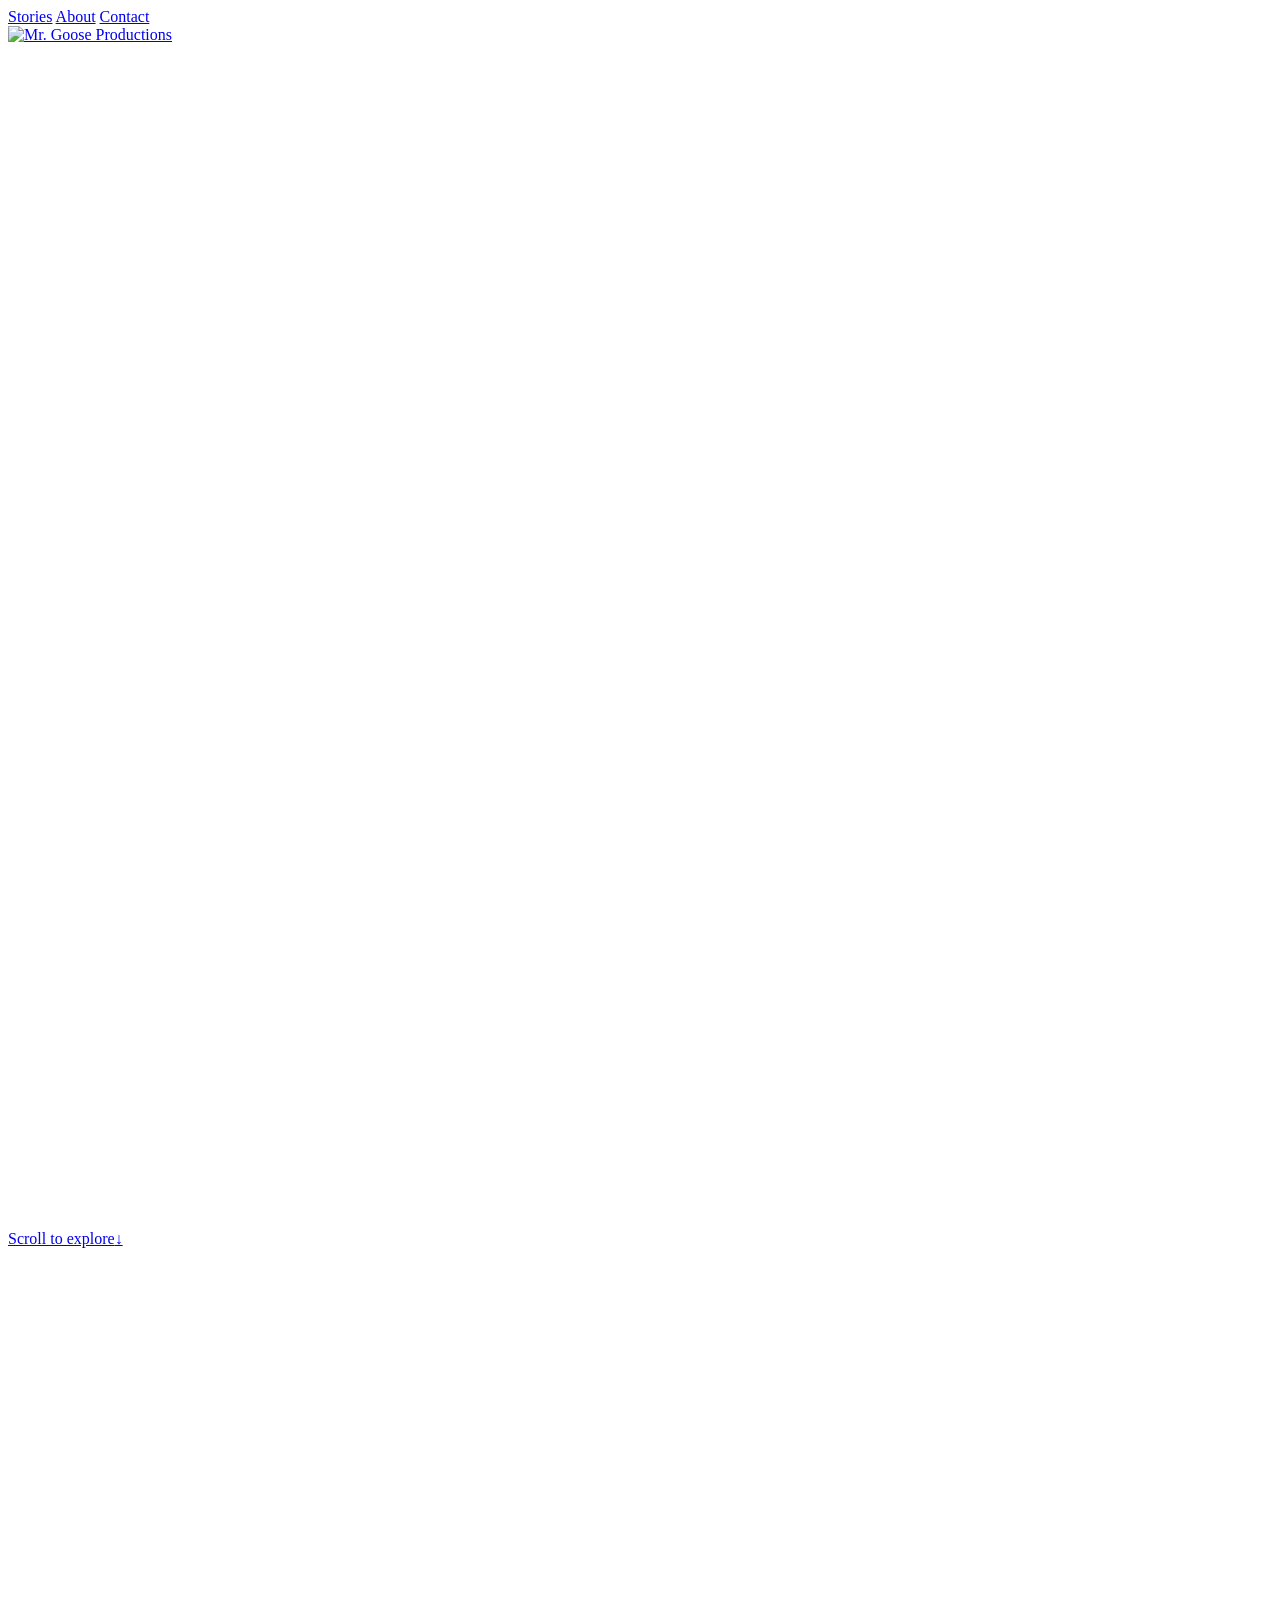
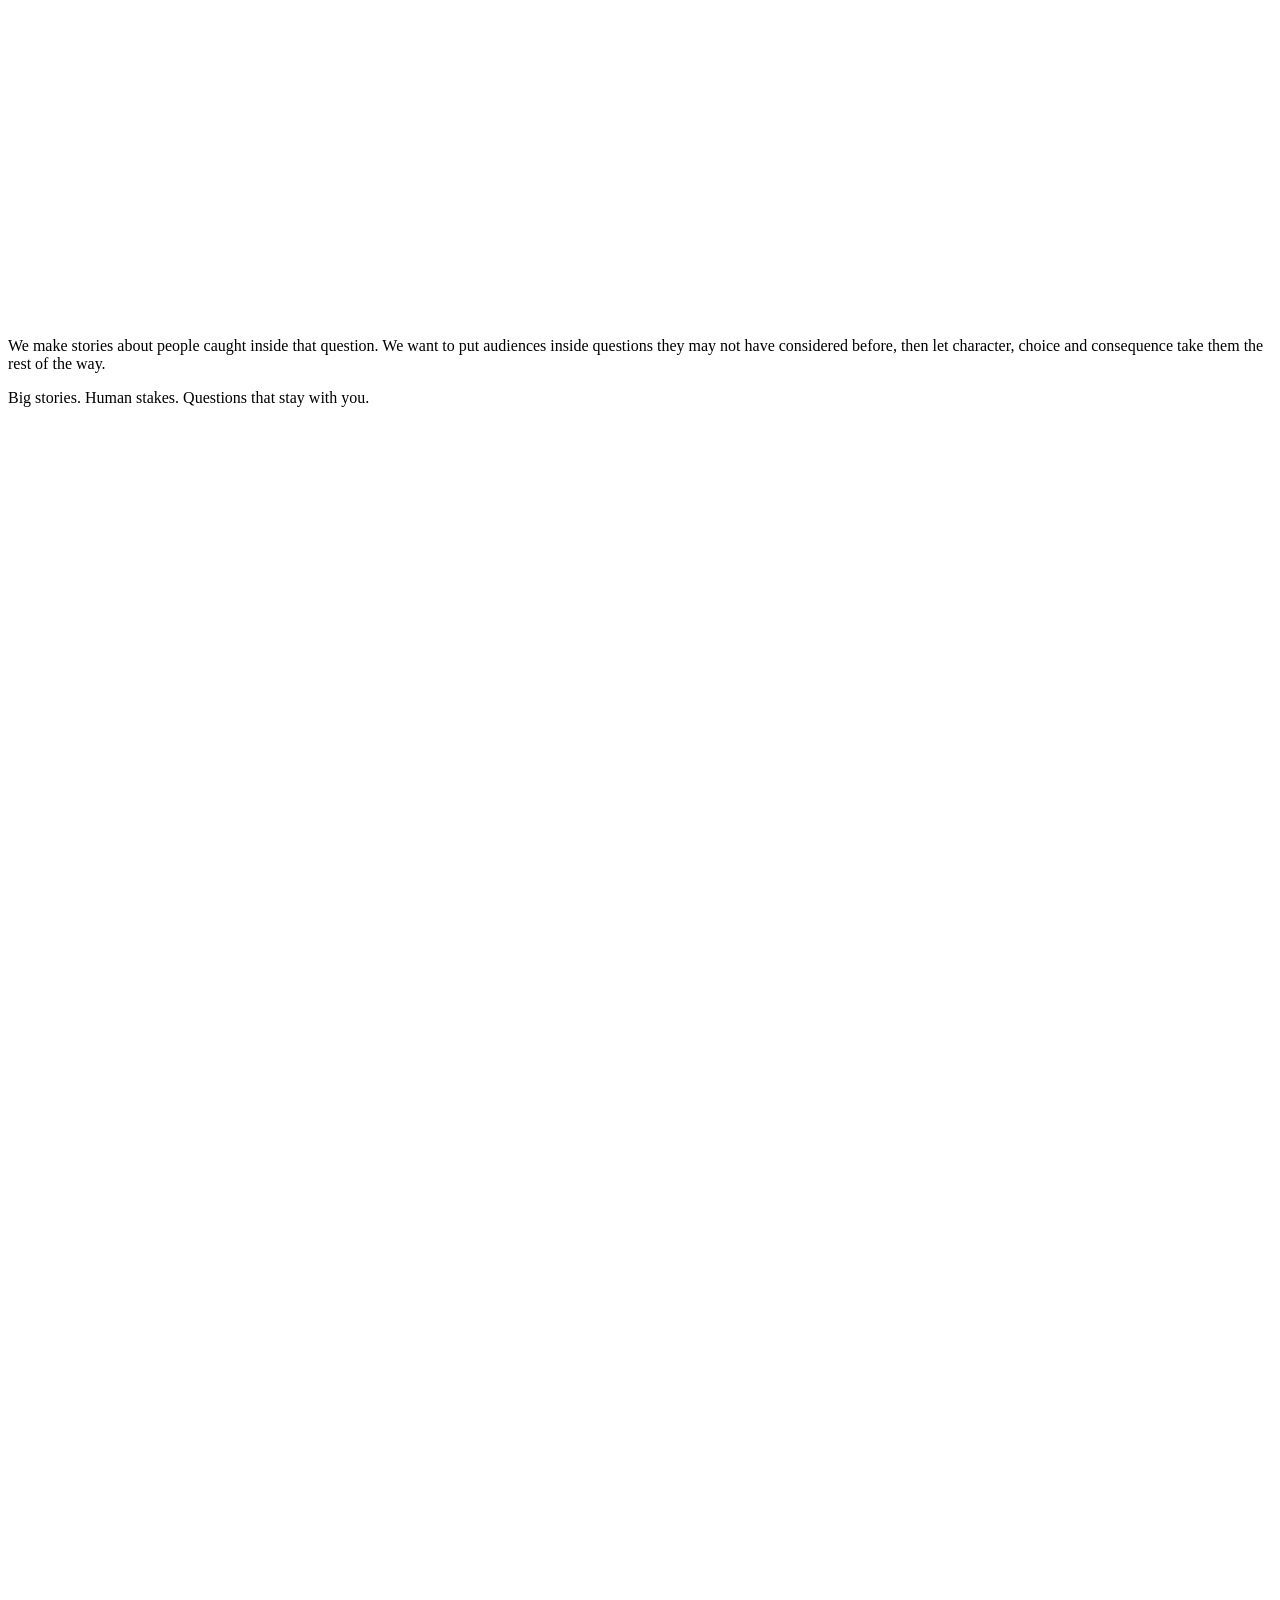
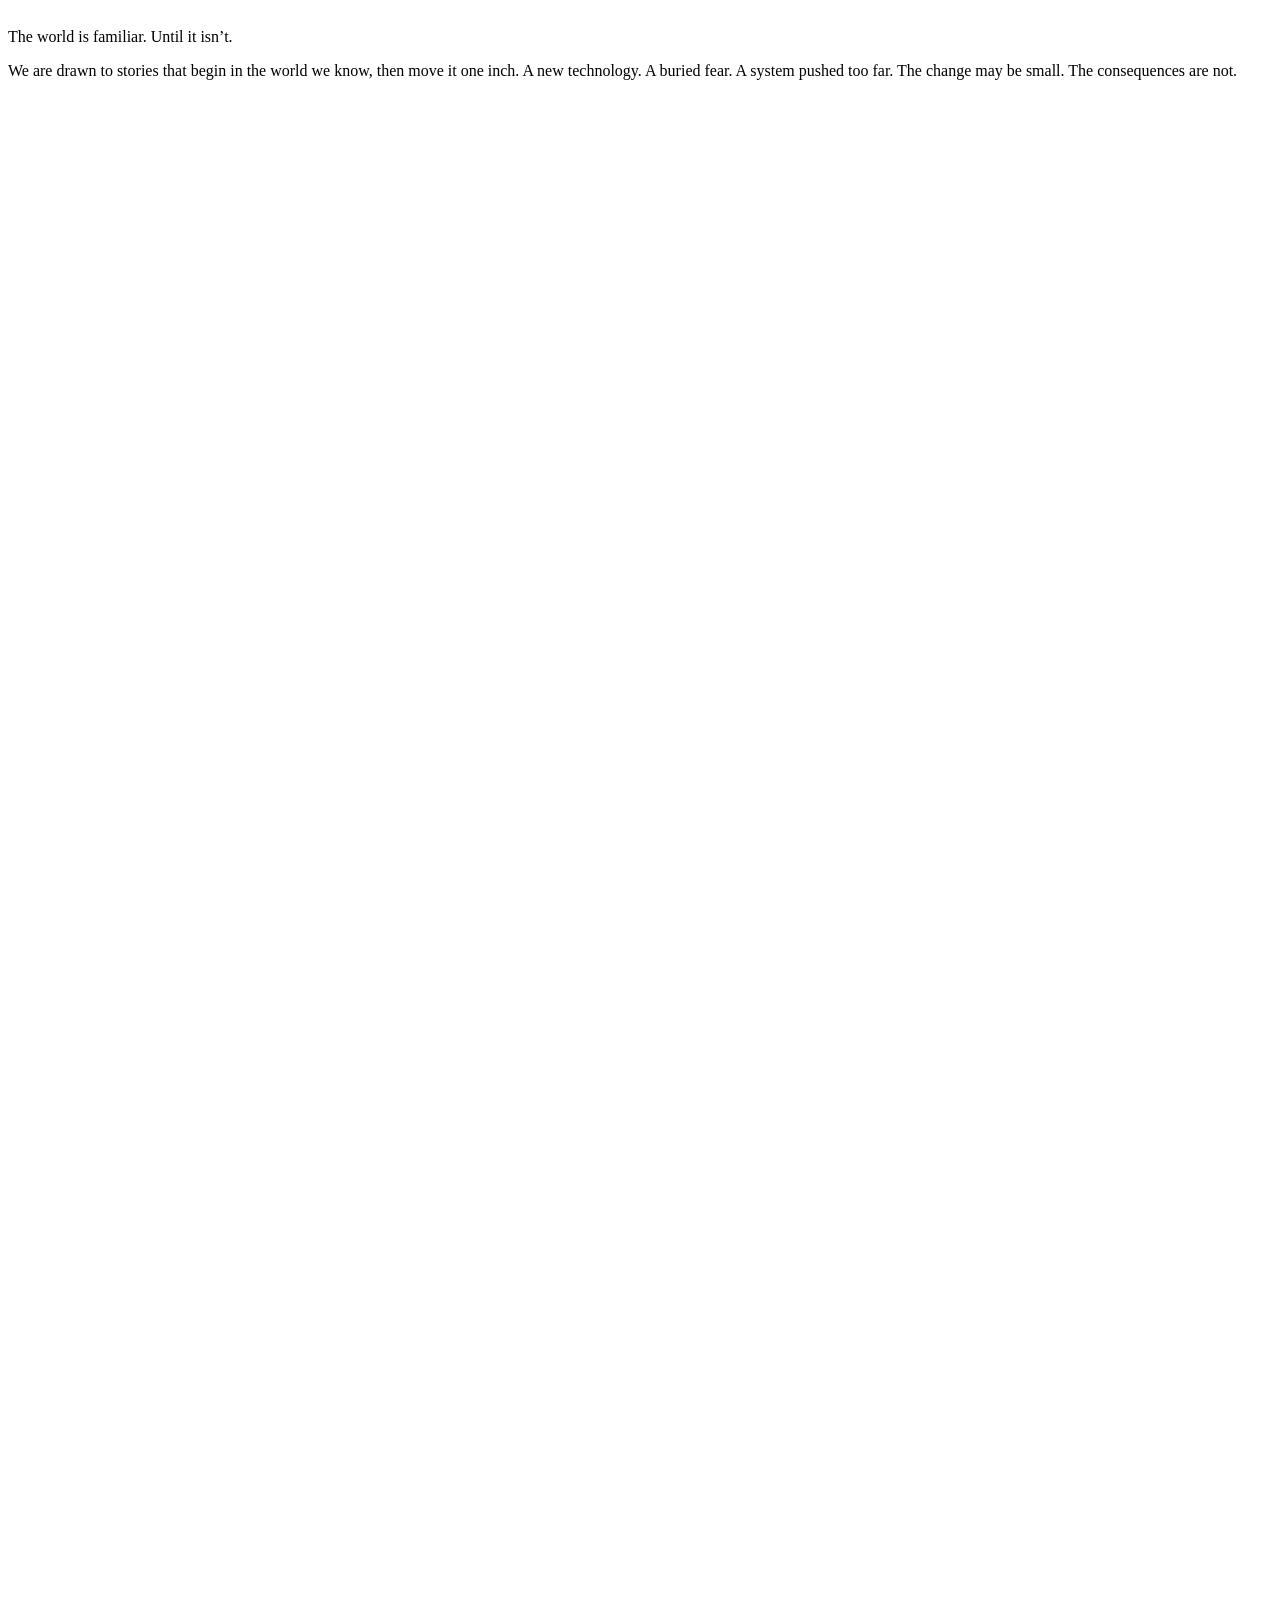
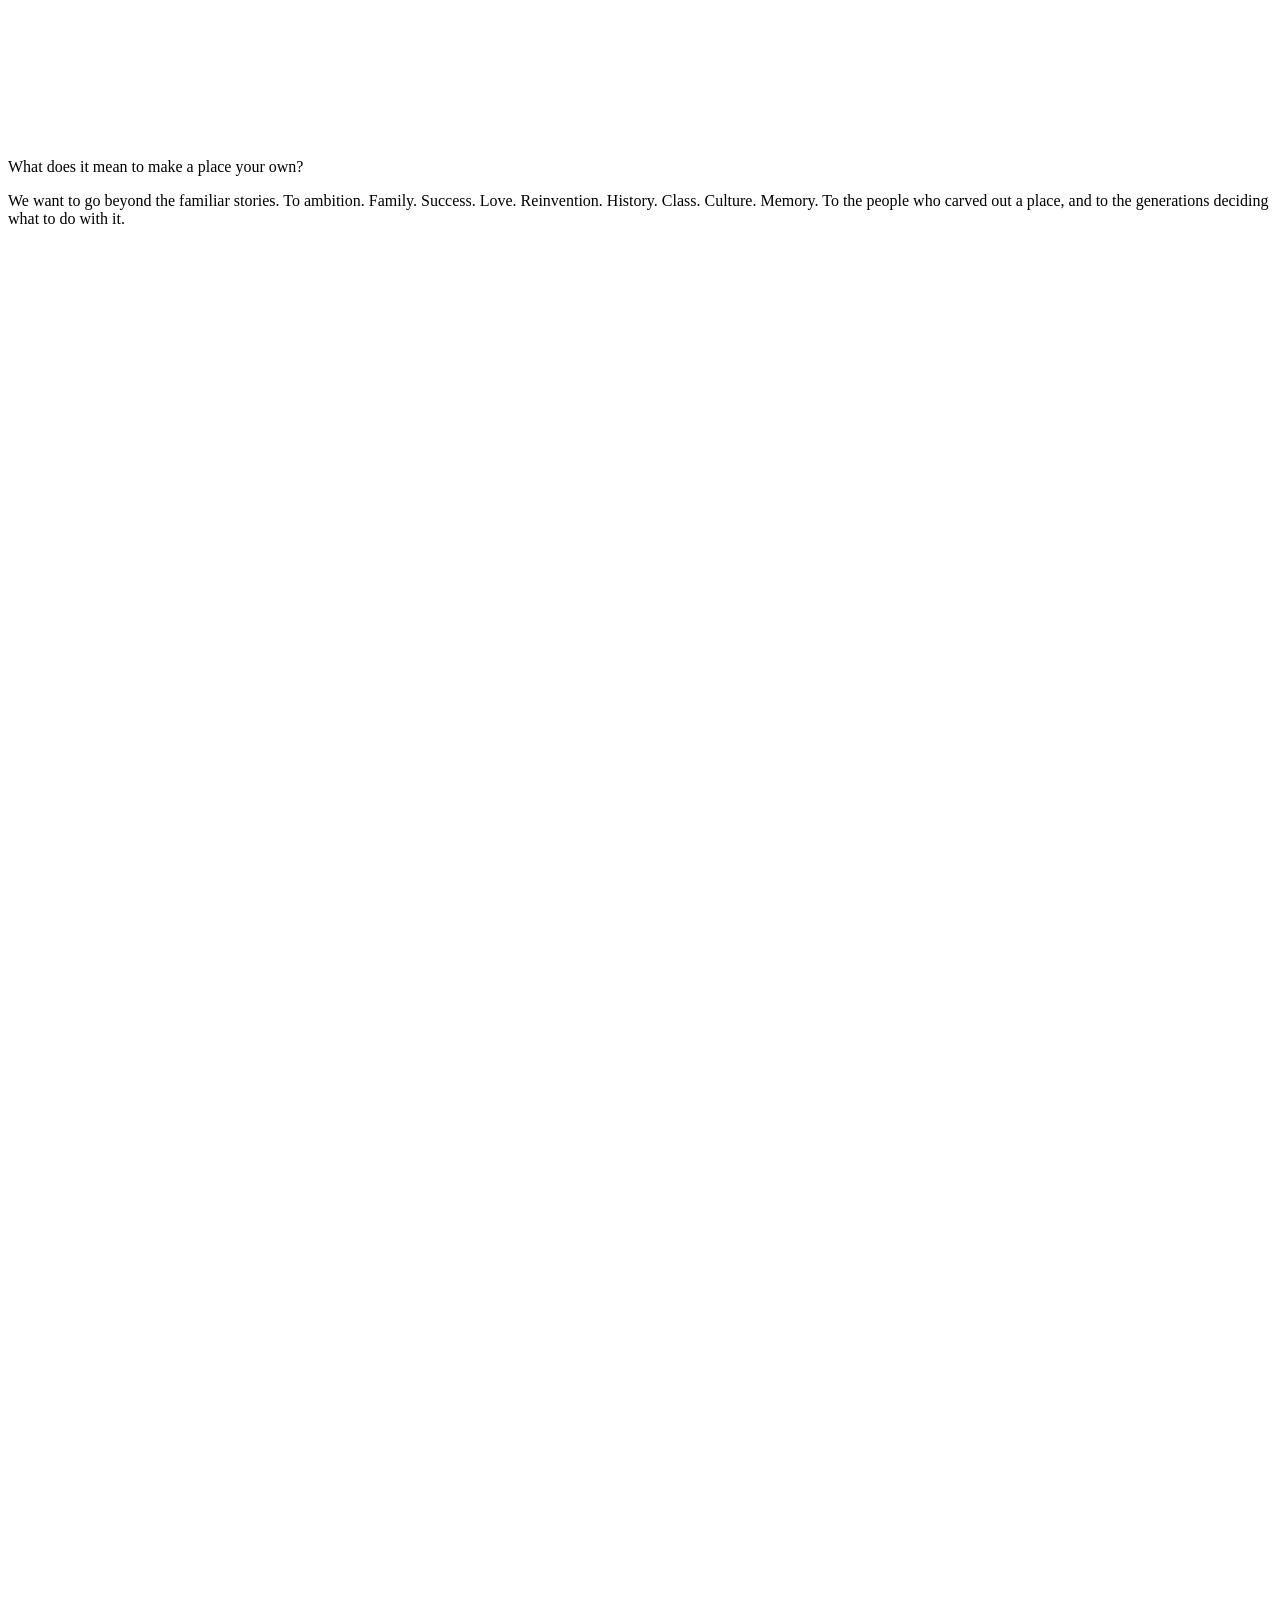
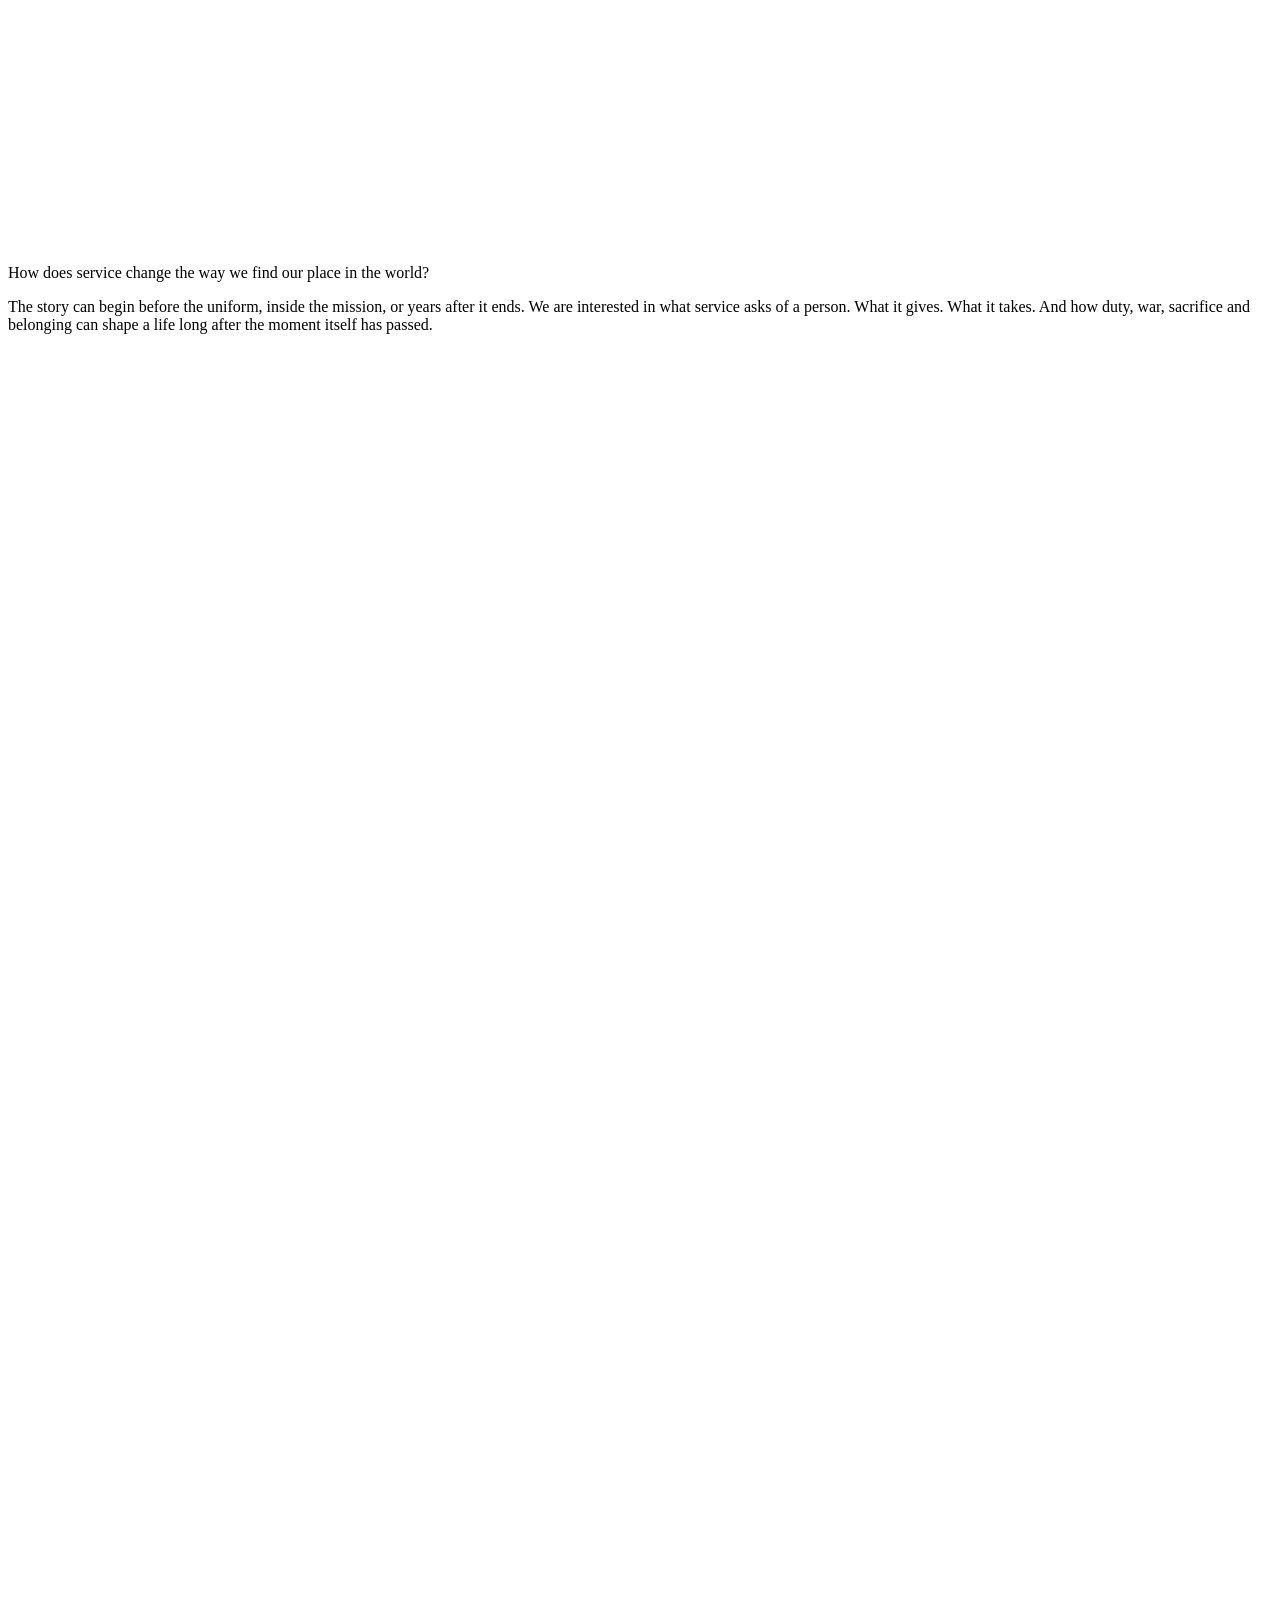
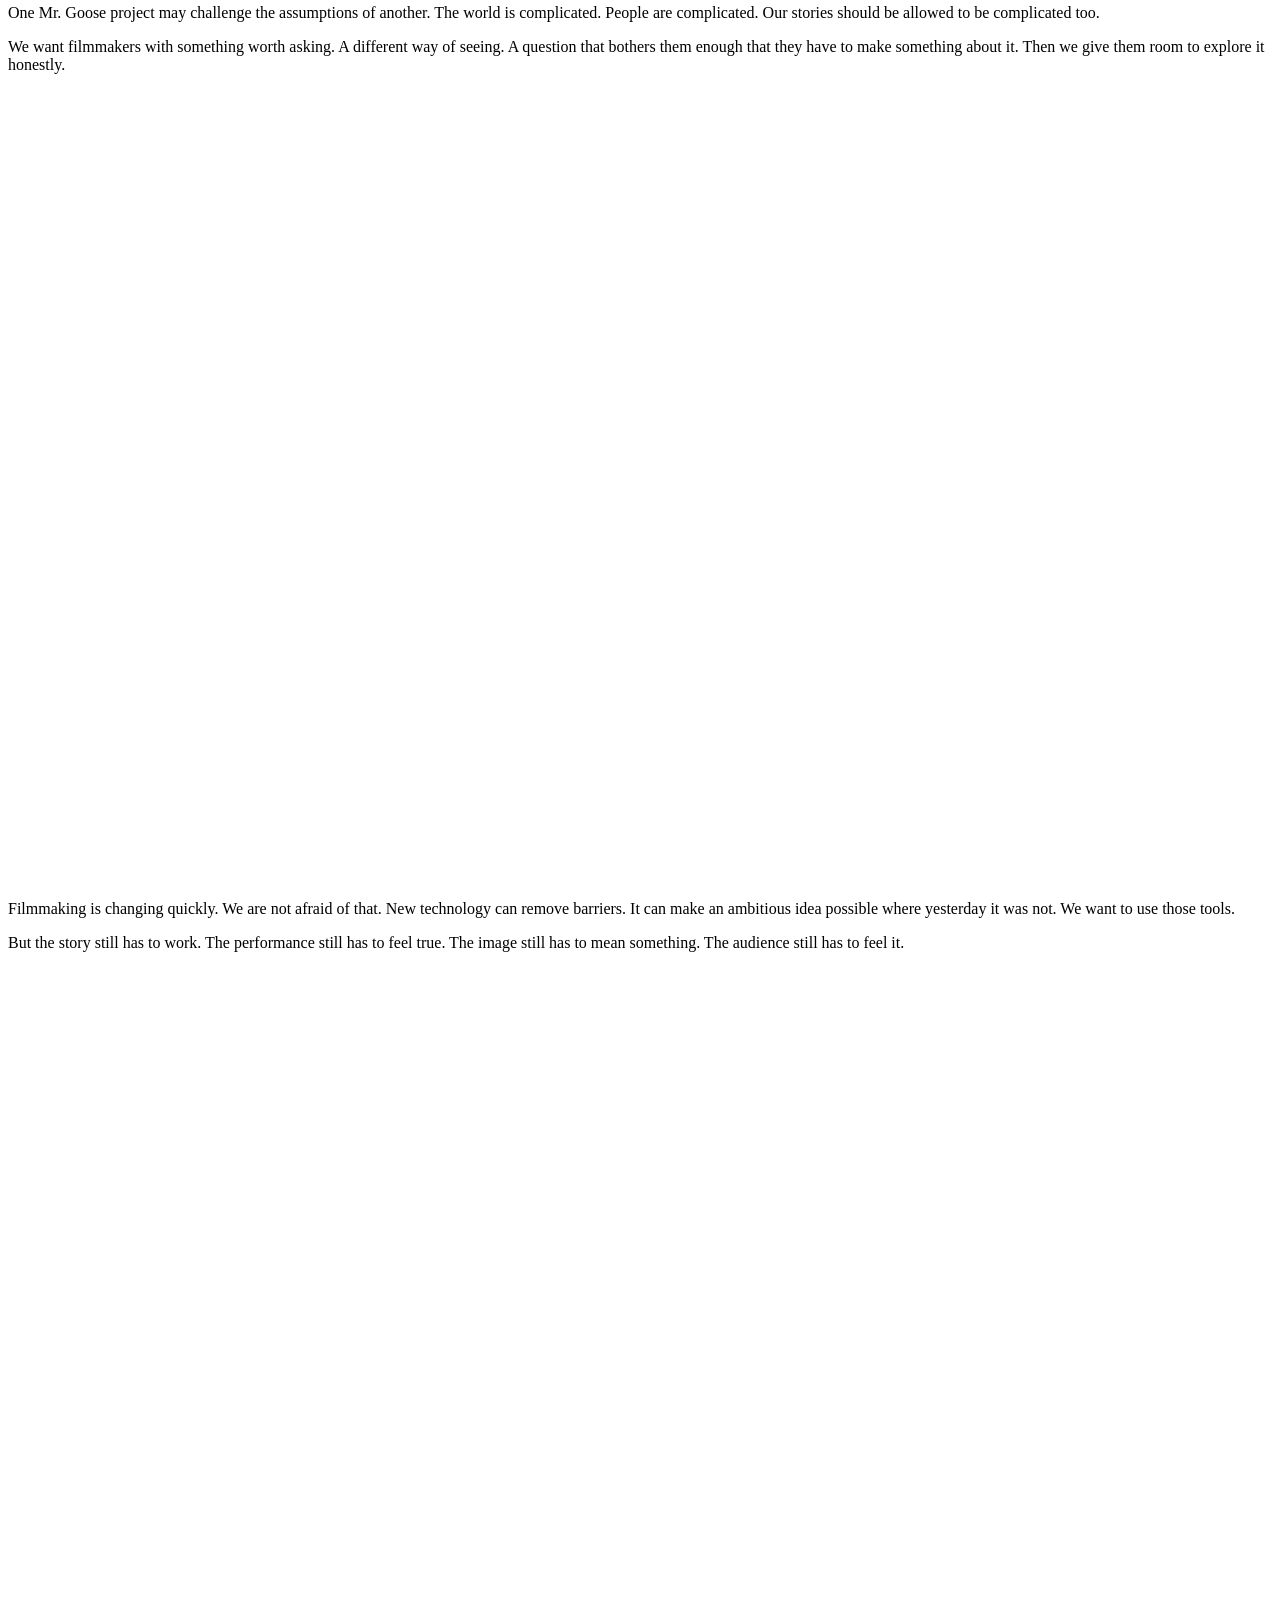
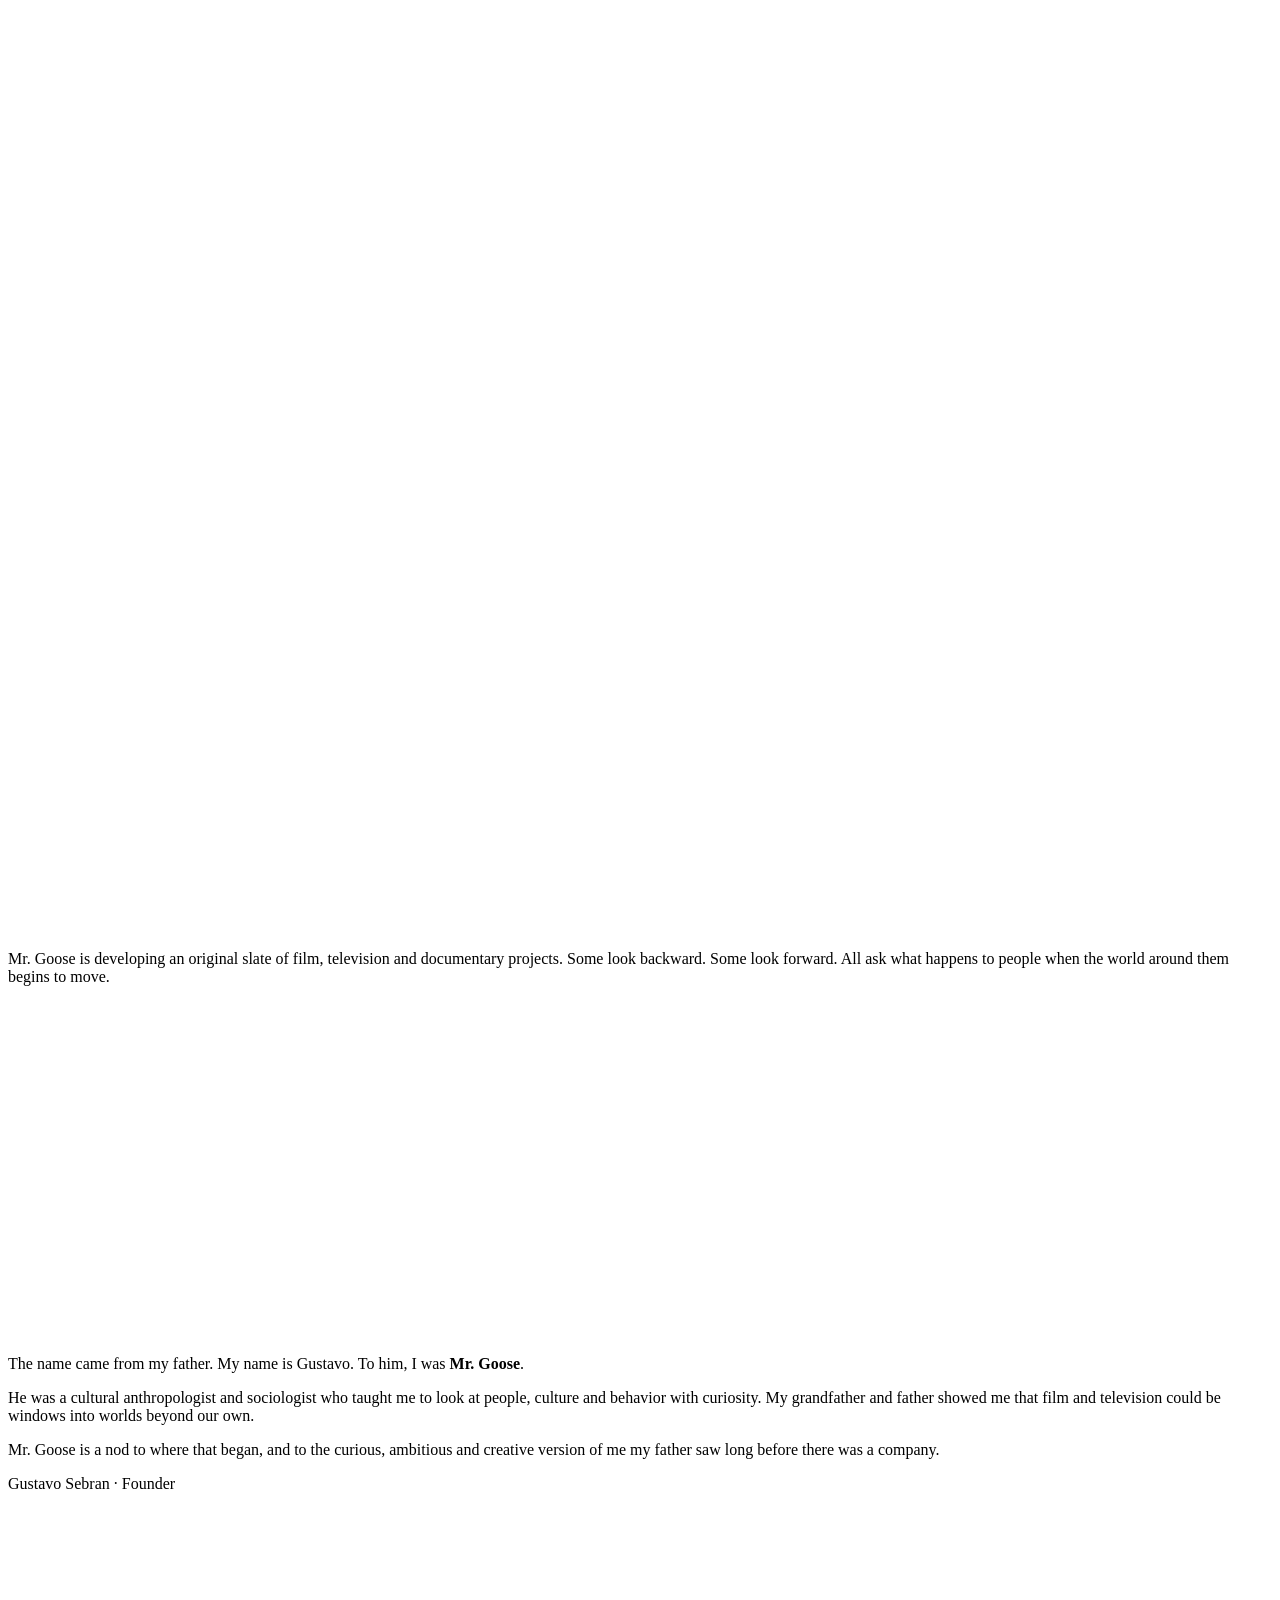
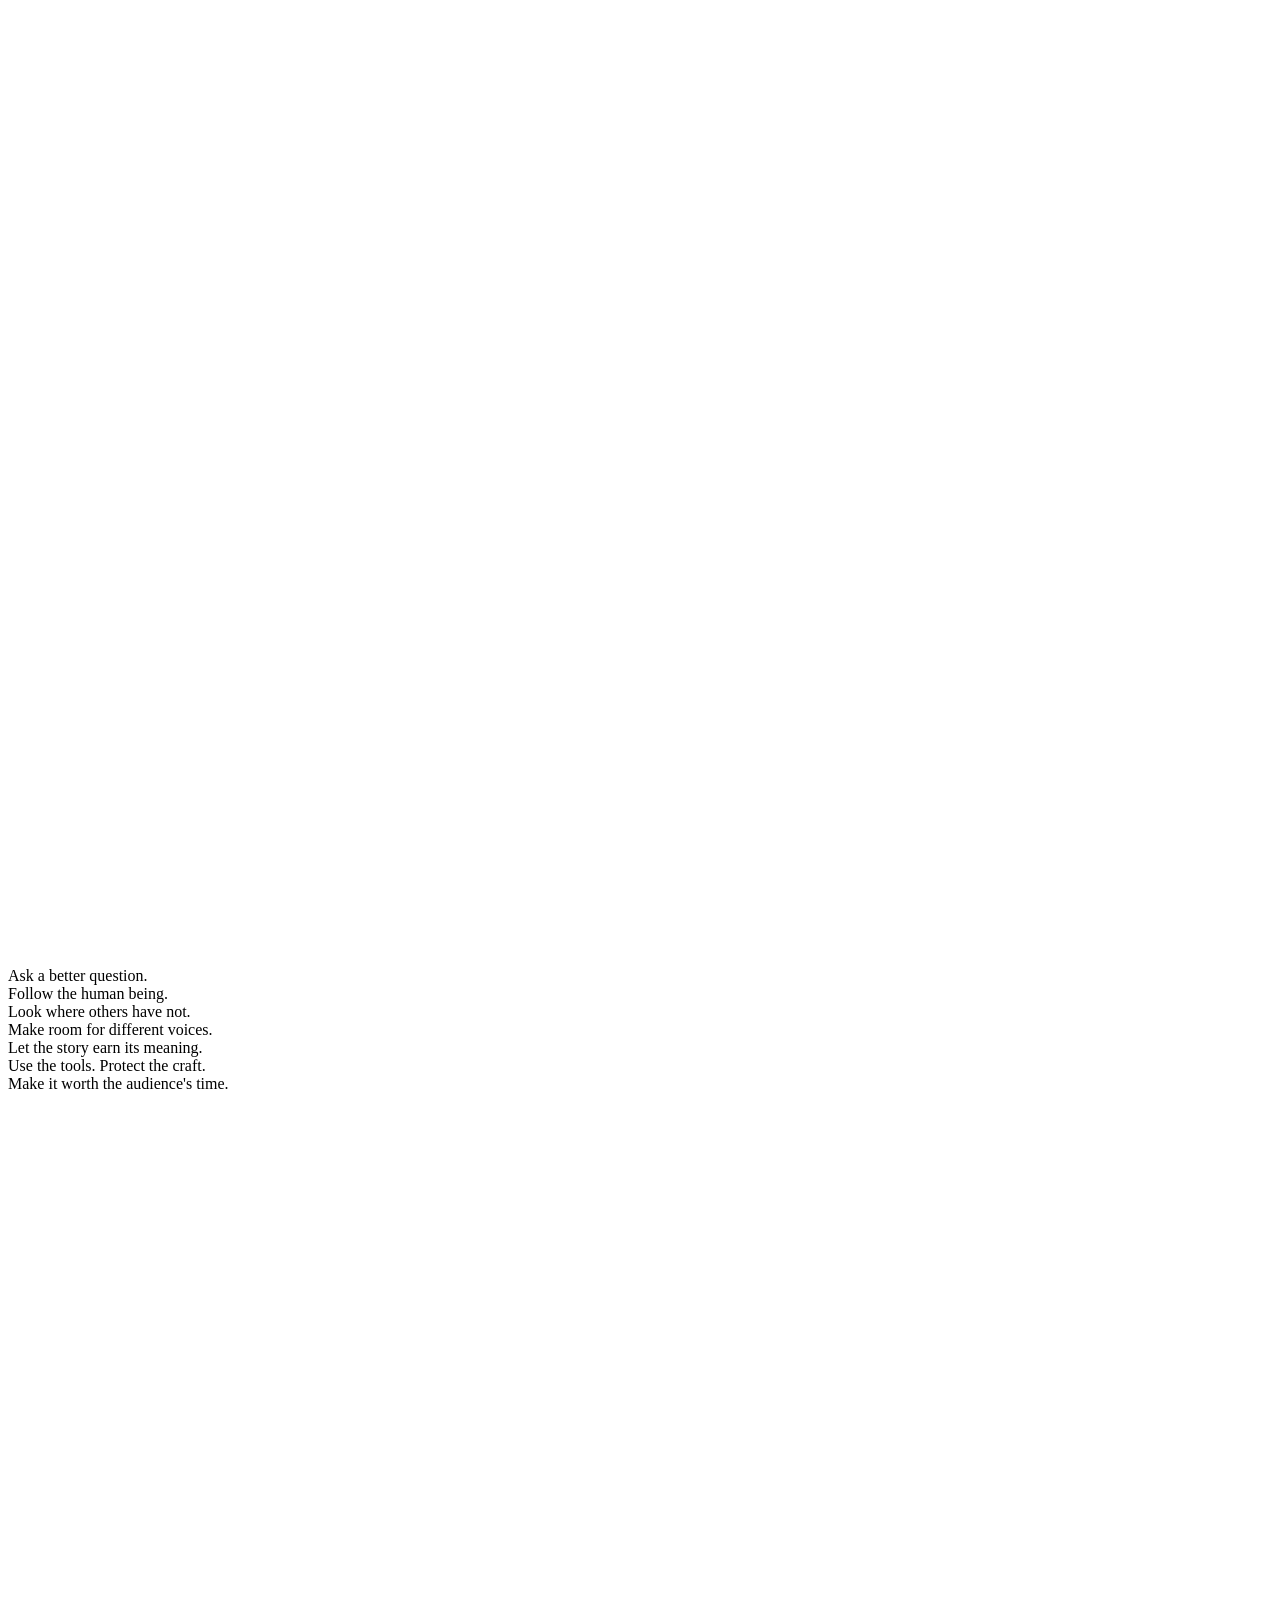
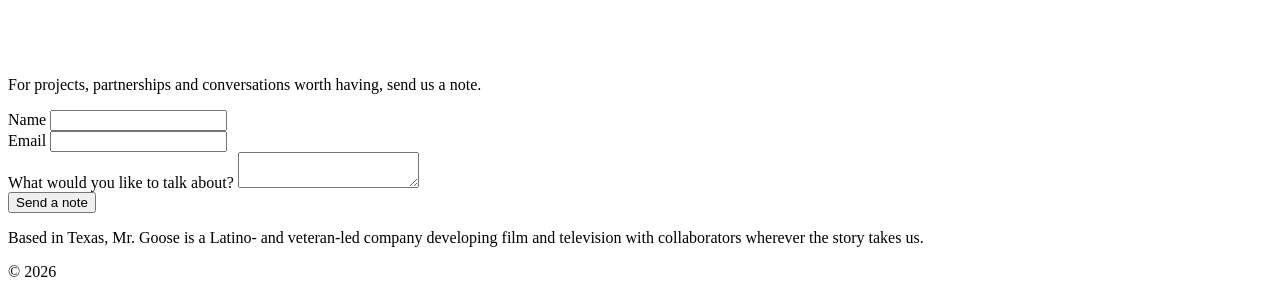
==== index.html @ d16d1dc1 "Add production homepage" ====
<!doctype html>
<html lang="en">
<head>
  <meta charset="utf-8" />
  <meta name="viewport" content="width=device-width, initial-scale=1" />
  <title>Mr. Goose Productions — Stories for a Changing World</title>
  <meta name="description" content="Mr. Goose Productions is a Texas-based, Latino- and veteran-led film and television company developing big stories, human stakes and questions that stay with you." />
  <meta name="theme-color" content="#090908" />
  <meta property="og:title" content="Mr. Goose Productions — Stories for a Changing World" />
  <meta property="og:description" content="Big stories. Human stakes. Questions that stay with you." />
  <meta property="og:type" content="website" />
  <meta name="twitter:card" content="summary_large_image" />
  <link rel="stylesheet" href="styles.css" />
</head>
<body>
  <main id="top">
    <section class="hero grain">
      <header class="hero-header">
        <div class="inner">
          <nav class="hero-nav" aria-label="Primary navigation">
            <a href="#stories">Stories</a>
            <a href="#about">About</a>
            <a href="#contact">Contact</a>
          </nav>
          <a href="#top" aria-label="Mr. Goose Productions home"><img class="hero-logo" src="logo.webp" alt="Mr. Goose Productions" /></a>
        </div>
      </header>
      <div class="hero-body">
        <h1 class="visual-title reveal"><svg viewBox="0 0 955.383 861.552" role="img" aria-label="Stories for a changing world." preserveAspectRatio="xMinYMin meet"><use href="titles-a.svg#hero_title"></use></svg></h1>
      </div>
      <a class="scroll-cta" href="#central">Scroll to explore<span>↓</span></a>
    </section>

    <section class="central" id="central">
      <div class="shell">
        <div class="content">
          <h2 class="visual-title reveal"><svg viewBox="0 0 1174.633 598.275" role="img" aria-label="How do we find our place in a world that keeps changing?" preserveAspectRatio="xMinYMin meet"><use href="titles-a.svg#central_title"></use></svg></h2>
          <p class="lead reveal">We make stories about people caught inside that question. We want to put audiences inside questions they may not have considered before, then let character, choice and consequence take them the rest of the way.</p>
          <div class="tag reveal">Big stories. Human stakes. Questions that stay with you.</div>
        </div>
      </div>
    </section>

    <section class="lane sci" id="stories">
      <div class="shell lane-grid">
        <div>
          <h2 class="visual-title reveal"><svg viewBox="0 0 427.138 396.911" role="img" aria-label="Social Thrillers" preserveAspectRatio="xMinYMin meet"><use href="titles-a.svg#social_title"></use></svg></h2>
          <p class="questionline reveal">The world is familiar. Until it isn’t.</p>
        </div>
        <div class="lane-copy reveal">
          <p>We are drawn to stories that begin in the world we know, then move it one inch. A new technology. A buried fear. A system pushed too far. The change may be small. The consequences are not.</p>
          <div class="antiga-closer reveal"><svg viewBox="0 0 518.568 150.393" role="img" aria-label="Move the world an inch. See what it reveals about us." preserveAspectRatio="xMinYMin meet"><use href="titles-a.svg#social_closer"></use></svg></div>
        </div>
      </div>
    </section>

    <section class="lane latino">
      <div class="shell lane-grid">
        <div>
          <h2 class="visual-title reveal"><svg viewBox="0 0 404.173 398.553" role="img" aria-label="Latino Stories" preserveAspectRatio="xMinYMin meet"><use href="titles-b.svg#latino_title"></use></svg></h2>
          <p class="questionline reveal">What does it mean to make a place your own?</p>
        </div>
        <div class="lane-copy reveal">
          <p>We want to go beyond the familiar stories. To ambition. Family. Success. Love. Reinvention. History. Class. Culture. Memory. To the people who carved out a place, and to the generations deciding what to do with it.</p>
          <div class="antiga-closer reveal"><svg viewBox="0 0 586.708 149.972" role="img" aria-label="These are Latino stories. They are also American stories." preserveAspectRatio="xMinYMin meet"><use href="titles-b.svg#latino_closer"></use></svg></div>
        </div>
      </div>
    </section>

    <section class="lane veteran">
      <div class="shell lane-grid">
        <div>
          <h2 class="visual-title reveal"><svg viewBox="0 0 404.173 398.553" role="img" aria-label="Veteran Stories" preserveAspectRatio="xMinYMin meet"><use href="titles-b.svg#veteran_title"></use></svg></h2>
          <p class="questionline reveal">How does service change the way we find our place in the world?</p>
        </div>
        <div class="lane-copy reveal">
          <p>The story can begin before the uniform, inside the mission, or years after it ends. We are interested in what service asks of a person. What it gives. What it takes. And how duty, war, sacrifice and belonging can shape a life long after the moment itself has passed.</p>
          <div class="antiga-closer reveal"><svg viewBox="0 0 601.162 130.172" role="img" aria-label="Service starts the story. What follows changes who we are." preserveAspectRatio="xMinYMin meet"><use href="titles-b.svg#veteran_closer"></use></svg></div>
        </div>
      </div>
    </section>

    <section class="disagree">
      <div class="shell disagree-grid">
        <h2 class="visual-title reveal"><svg viewBox="0 0 713.460 525.267" role="img" aria-label="We don't need every story to agree." preserveAspectRatio="xMinYMin meet"><use href="titles-c.svg#disagree_title"></use></svg></h2>
        <div class="disagree-copy">
          <p class="reveal">One Mr. Goose project may challenge the assumptions of another. The world is complicated. People are complicated. Our stories should be allowed to be complicated too.</p>
          <p class="reveal">We want filmmakers with something worth asking. A different way of seeing. A question that bothers them enough that they have to make something about it. Then we give them room to explore it honestly.</p>
        </div>
      </div>
    </section>

    <section class="craft grain">
      <div class="shell">
        <div class="craft-inner">
          <h2 class="visual-title reveal"><svg viewBox="0 0 882.074 544.814" role="img" aria-label="The tools will change. The work still has to matter." preserveAspectRatio="xMinYMin meet"><use href="titles-c.svg#craft_title"></use></svg></h2>
          <div class="craft-copy">
            <p class="reveal">Filmmaking is changing quickly. We are not afraid of that. New technology can remove barriers. It can make an ambitious idea possible where yesterday it was not. We want to use those tools.</p>
            <p class="reveal">But the story still has to work. The performance still has to feel true. The image still has to mean something. The audience still has to feel it.</p>
          </div>
          <div class="antiga-closer reveal"><svg viewBox="0 0 508.191 196.319" role="img" aria-label="Remove the barriers. Raise the craft." preserveAspectRatio="xMinYMin meet"><use href="titles-c.svg#craft_statement"></use></svg></div>
        </div>
      </div>
    </section>

    <section class="development">
      <div class="shell">
        <div class="development-inner">
          <h2 class="visual-title reveal"><svg viewBox="0 0 760.859 628.401" role="img" aria-label="Something is always taking shape." preserveAspectRatio="xMinYMin meet"><use href="titles-d.svg#development_title"></use></svg></h2>
          <p class="lead reveal">Mr. Goose is developing an original slate of film, television and documentary projects. Some look backward. Some look forward. All ask what happens to people when the world around them begins to move.</p>
        </div>
      </div>
    </section>

    <section class="origin" id="about">
      <div class="shell">
        <div class="origin-inner">
          <h2 class="visual-title reveal"><svg viewBox="0 0 647.569 165.323" role="img" aria-label="Why Mr. Goose?" preserveAspectRatio="xMinYMin meet"><use href="titles-d.svg#origin_title"></use></svg></h2>
          <div class="story">
            <p class="reveal">The name came from my father. My name is Gustavo. To him, I was <strong>Mr. Goose</strong>.</p>
            <p class="reveal">He was a cultural anthropologist and sociologist who taught me to look at people, culture and behavior with curiosity. My grandfather and father showed me that film and television could be windows into worlds beyond our own.</p>
            <p class="reveal">Mr. Goose is a nod to where that began, and to the curious, ambitious and creative version of me my father saw long before there was a company.</p>
            <div class="signature reveal">Gustavo Sebran · Founder</div>
          </div>
        </div>
      </div>
    </section>

    <section class="principles">
      <div class="shell principles-grid">
        <div>
          <h2 class="visual-title reveal"><svg viewBox="0 0 537.908 437.659" role="img" aria-label="A simple standard for the work." preserveAspectRatio="xMinYMin meet"><use href="titles-d.svg#principles_title"></use></svg></h2>
        </div>
        <div class="belief-list">
          <div class="belief reveal">Ask a better question.</div>
          <div class="belief reveal">Follow the human being.</div>
          <div class="belief reveal">Look where others have not.</div>
          <div class="belief reveal">Make room for different voices.</div>
          <div class="belief reveal">Let the story earn its meaning.</div>
          <div class="belief reveal">Use the tools. Protect the craft.</div>
          <div class="belief reveal">Make it worth the audience's time.</div>
        </div>
      </div>
    </section>

    <section class="contact grain" id="contact">
      <div class="shell">
        <div class="contact-inner">
          <h2 class="visual-title reveal"><svg viewBox="0 0 700.999 297.815" role="img" aria-label="Every story starts somewhere." preserveAspectRatio="xMinYMin meet"><use href="titles-d.svg#contact_title"></use></svg></h2>
          <p class="contact-copy reveal">For projects, partnerships and conversations worth having, send us a note.</p>
          <form class="contact-form reveal" id="contact-form" novalidate>
            <div class="field">
              <label for="contact-name">Name</label>
              <input id="contact-name" name="name" type="text" autocomplete="name" required />
            </div>
            <div class="field">
              <label for="contact-email">Email</label>
              <input id="contact-email" name="email" type="email" autocomplete="email" required />
            </div>
            <div class="field message">
              <label for="contact-message">What would you like to talk about?</label>
              <textarea id="contact-message" name="message" required></textarea>
            </div>
            <div class="form-actions"><button type="submit">Send a note</button></div>
            <p class="form-status" id="form-status" role="status" aria-live="polite"></p>
          </form>
          <p class="identity-note reveal">Based in Texas, Mr. Goose is a Latino- and veteran-led company developing film and television with collaborators wherever the story takes us.</p>
          <div class="copyright reveal">© 2026</div>
        </div>
      </div>
    </section>
  </main>

  <script src="script.js" defer></script>
</body>
</html>
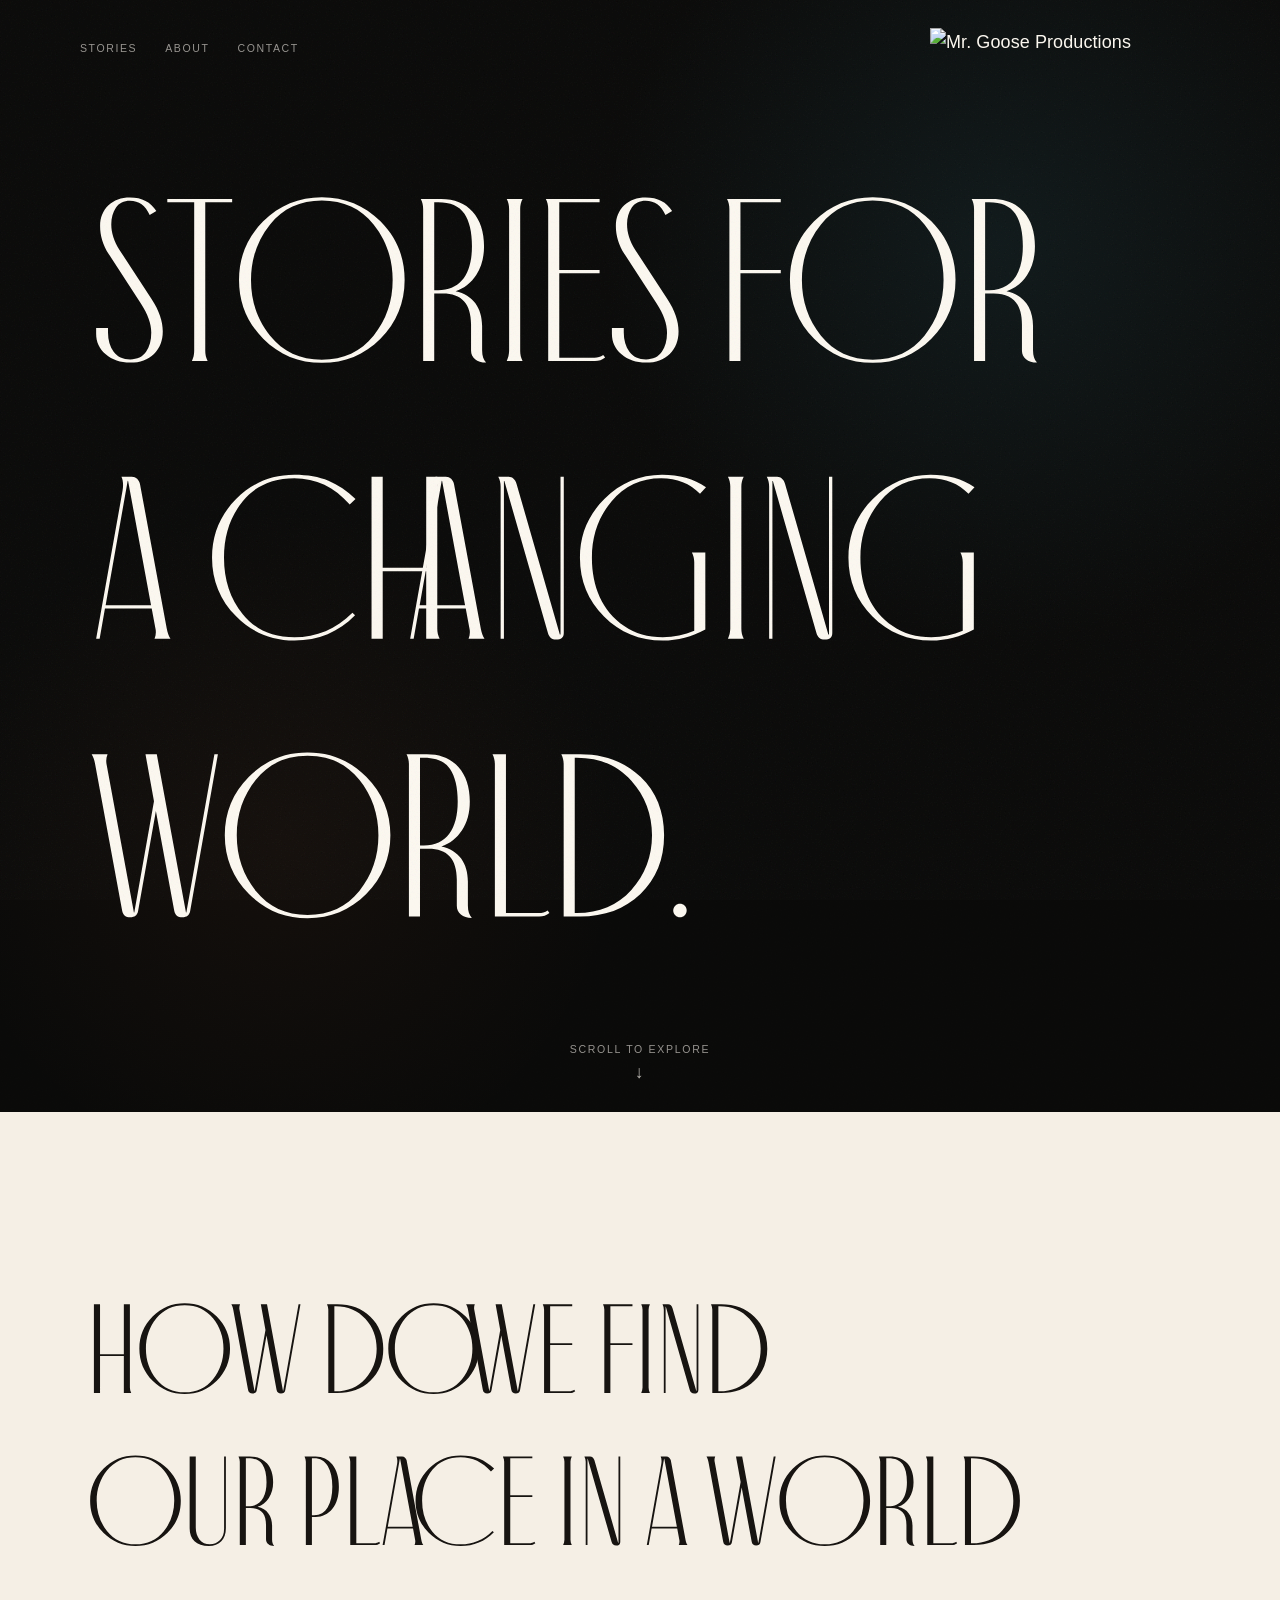
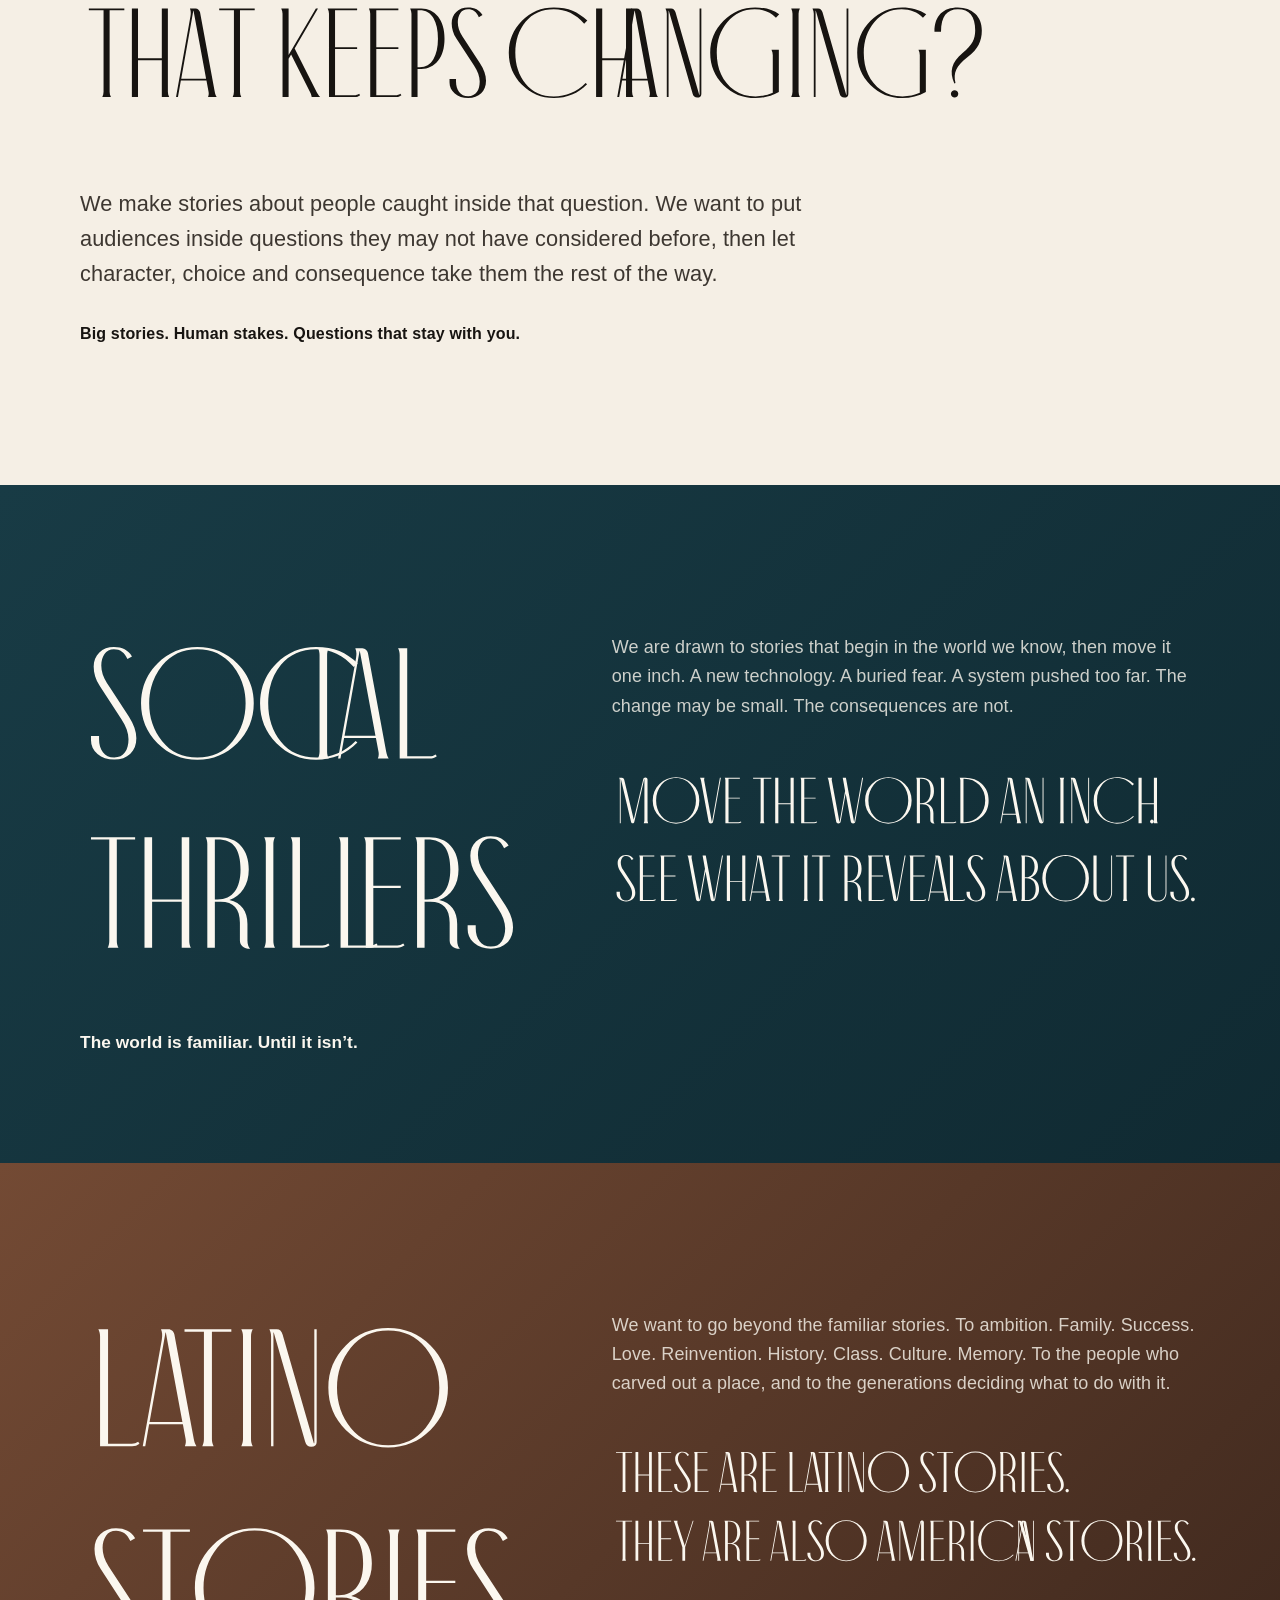
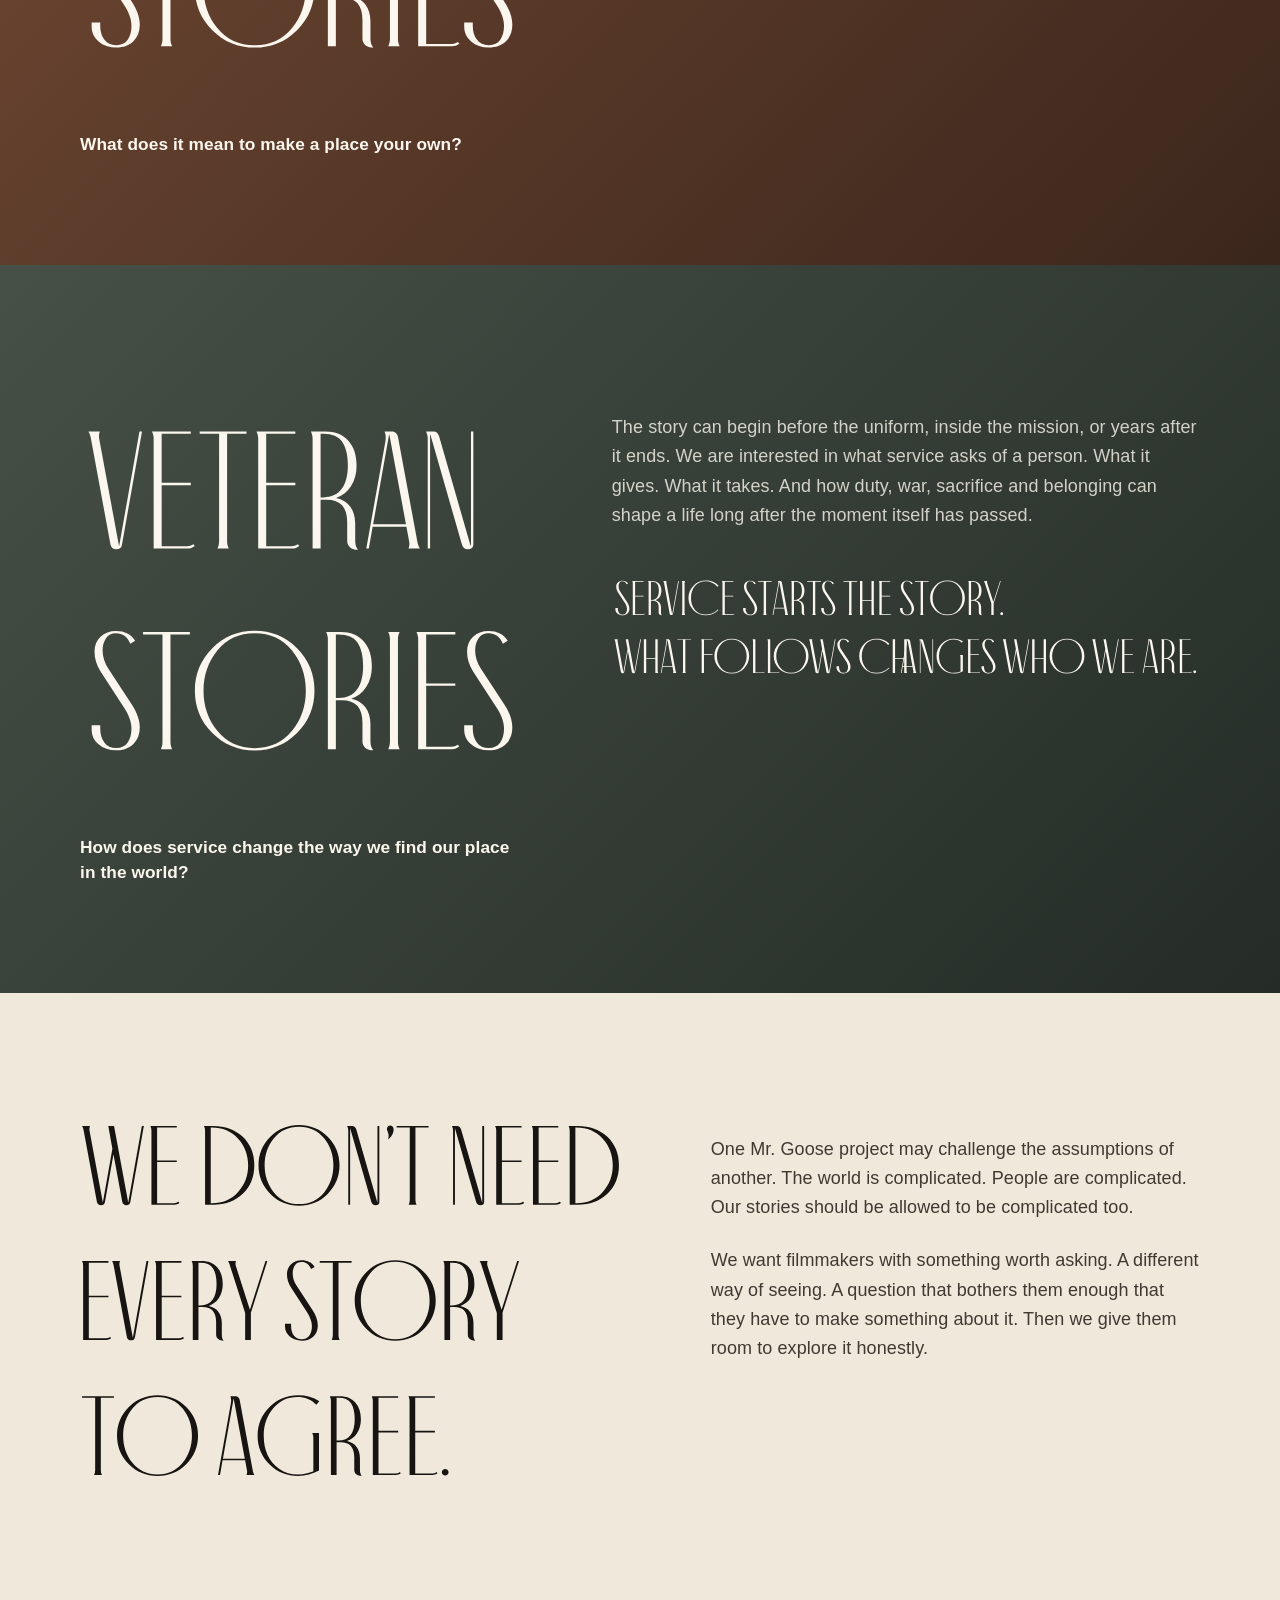
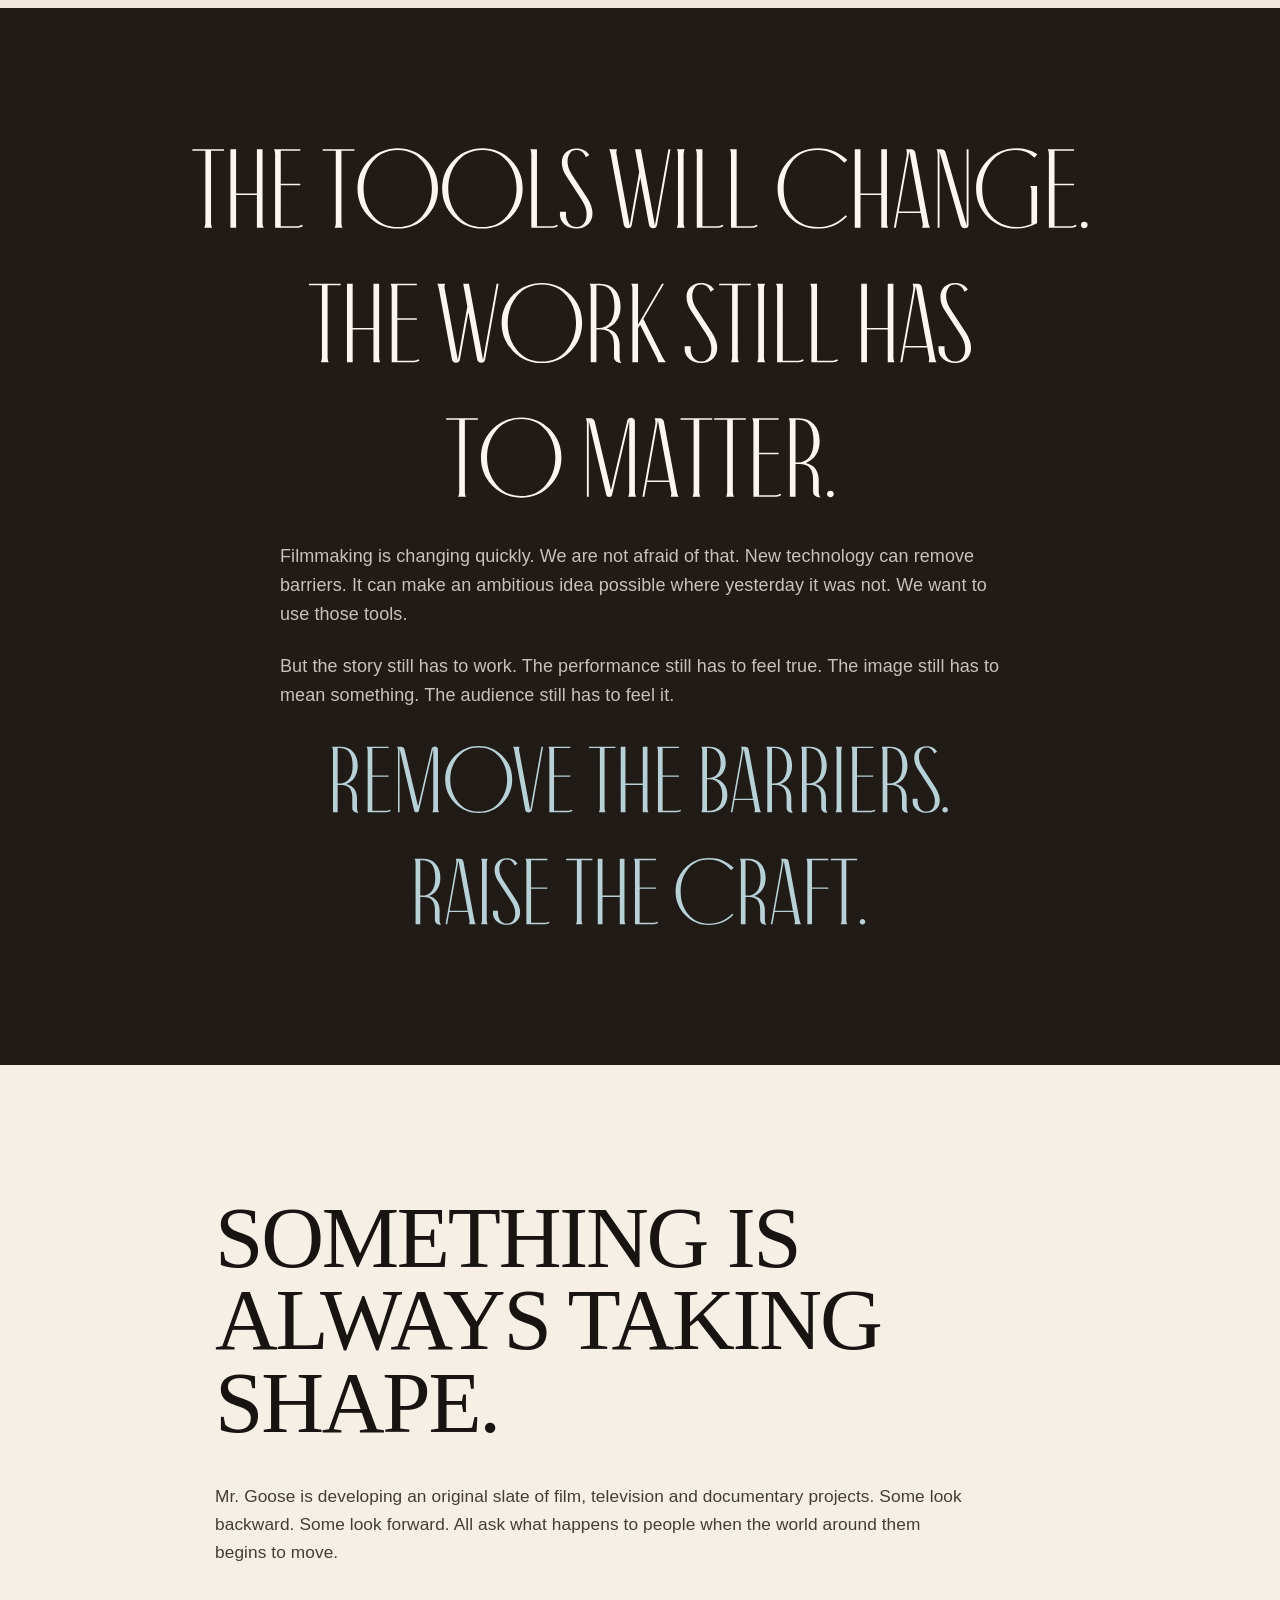
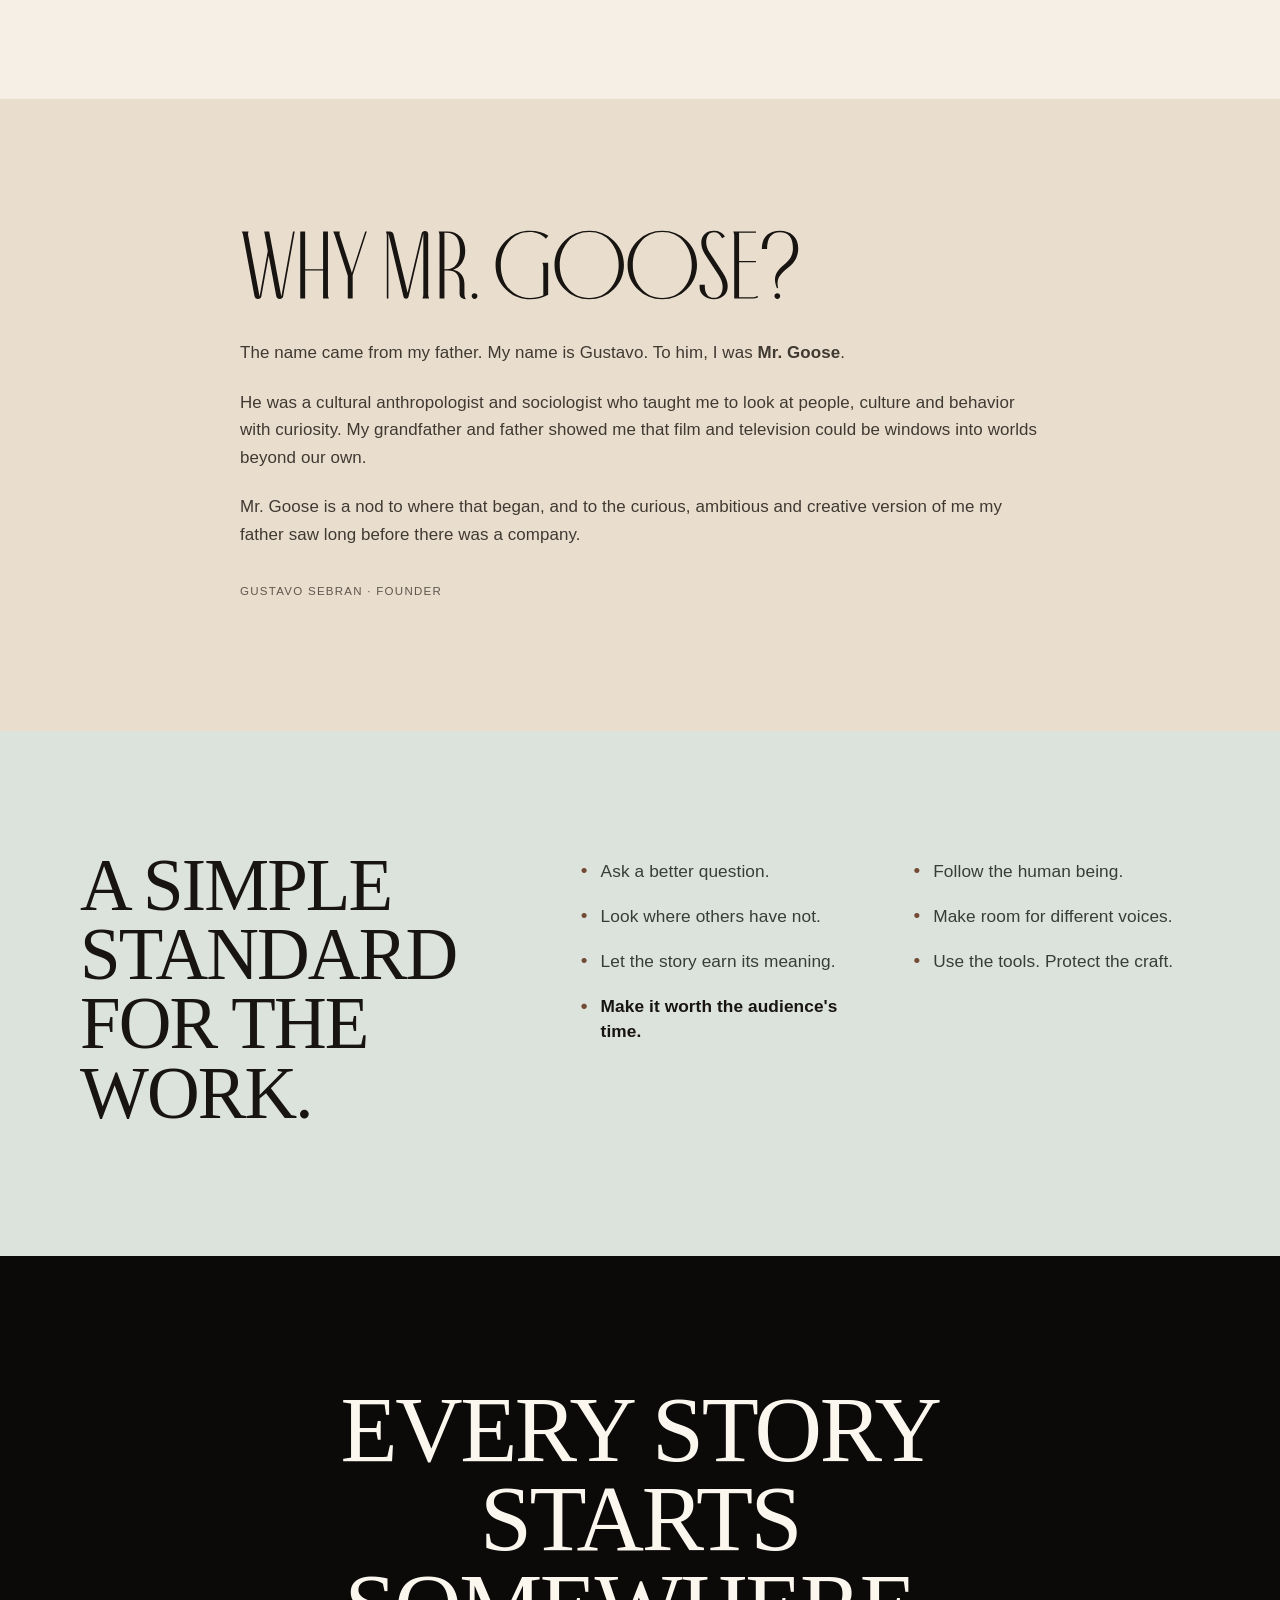
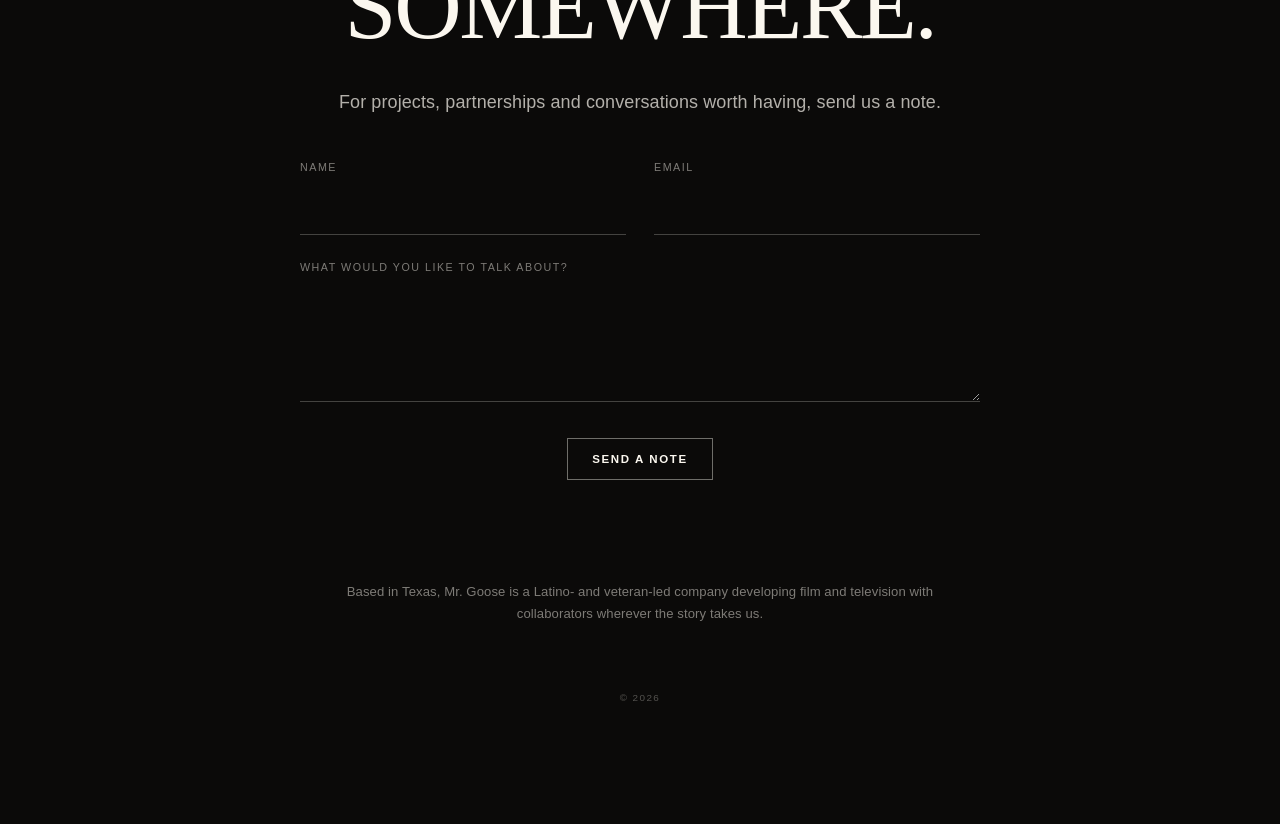
==== commit 19aa545f: "Fix live asset rendering and use direct vector titles" ====
--- a/index.html
+++ b/index.html
@@ -10,7 +10,7 @@
   <meta property="og:description" content="Big stories. Human stakes. Questions that stay with you." />
   <meta property="og:type" content="website" />
   <meta name="twitter:card" content="summary_large_image" />
-  <link rel="stylesheet" href="styles.css" />
+  <link rel="stylesheet" href="styles.css?v=4" />
 </head>
 <body>
   <main id="top">
@@ -22,155 +22,77 @@
             <a href="#about">About</a>
             <a href="#contact">Contact</a>
           </nav>
-          <a href="#top" aria-label="Mr. Goose Productions home"><img class="hero-logo" src="logo.webp" alt="Mr. Goose Productions" /></a>
+          <a href="#top" aria-label="Mr. Goose Productions home"><img class="hero-logo" src="logo.webp?v=4" alt="Mr. Goose Productions" /></a>
         </div>
       </header>
       <div class="hero-body">
-        <h1 class="visual-title reveal"><svg viewBox="0 0 955.383 861.552" role="img" aria-label="Stories for a changing world." preserveAspectRatio="xMinYMin meet"><use href="titles-a.svg#hero_title"></use></svg></h1>
+        <h1 class="visual-title reveal"><img src="assets/hero_title.svg?v=4" alt="Stories for a changing world." /></h1>
       </div>
       <a class="scroll-cta" href="#central">Scroll to explore<span>↓</span></a>
     </section>
 
     <section class="central" id="central">
-      <div class="shell">
-        <div class="content">
-          <h2 class="visual-title reveal"><svg viewBox="0 0 1174.633 598.275" role="img" aria-label="How do we find our place in a world that keeps changing?" preserveAspectRatio="xMinYMin meet"><use href="titles-a.svg#central_title"></use></svg></h2>
-          <p class="lead reveal">We make stories about people caught inside that question. We want to put audiences inside questions they may not have considered before, then let character, choice and consequence take them the rest of the way.</p>
-          <div class="tag reveal">Big stories. Human stakes. Questions that stay with you.</div>
-        </div>
-      </div>
+      <div class="shell"><div class="content">
+        <h2 class="visual-title reveal"><img src="assets/central_title.svg?v=4" alt="How do we find our place in a world that keeps changing?" /></h2>
+        <p class="lead reveal">We make stories about people caught inside that question. We want to put audiences inside questions they may not have considered before, then let character, choice and consequence take them the rest of the way.</p>
+        <div class="tag reveal">Big stories. Human stakes. Questions that stay with you.</div>
+      </div></div>
     </section>
 
     <section class="lane sci" id="stories">
       <div class="shell lane-grid">
-        <div>
-          <h2 class="visual-title reveal"><svg viewBox="0 0 427.138 396.911" role="img" aria-label="Social Thrillers" preserveAspectRatio="xMinYMin meet"><use href="titles-a.svg#social_title"></use></svg></h2>
-          <p class="questionline reveal">The world is familiar. Until it isn’t.</p>
-        </div>
-        <div class="lane-copy reveal">
-          <p>We are drawn to stories that begin in the world we know, then move it one inch. A new technology. A buried fear. A system pushed too far. The change may be small. The consequences are not.</p>
-          <div class="antiga-closer reveal"><svg viewBox="0 0 518.568 150.393" role="img" aria-label="Move the world an inch. See what it reveals about us." preserveAspectRatio="xMinYMin meet"><use href="titles-a.svg#social_closer"></use></svg></div>
-        </div>
+        <div><h2 class="visual-title reveal"><img src="assets/social_title.svg?v=4" alt="Social Thrillers" /></h2><p class="questionline reveal">The world is familiar. Until it isn’t.</p></div>
+        <div class="lane-copy reveal"><p>We are drawn to stories that begin in the world we know, then move it one inch. A new technology. A buried fear. A system pushed too far. The change may be small. The consequences are not.</p><div class="antiga-closer reveal"><img src="assets/social_closer.svg?v=4" alt="Move the world an inch. See what it reveals about us." /></div></div>
       </div>
     </section>
 
     <section class="lane latino">
       <div class="shell lane-grid">
-        <div>
-          <h2 class="visual-title reveal"><svg viewBox="0 0 404.173 398.553" role="img" aria-label="Latino Stories" preserveAspectRatio="xMinYMin meet"><use href="titles-b.svg#latino_title"></use></svg></h2>
-          <p class="questionline reveal">What does it mean to make a place your own?</p>
-        </div>
-        <div class="lane-copy reveal">
-          <p>We want to go beyond the familiar stories. To ambition. Family. Success. Love. Reinvention. History. Class. Culture. Memory. To the people who carved out a place, and to the generations deciding what to do with it.</p>
-          <div class="antiga-closer reveal"><svg viewBox="0 0 586.708 149.972" role="img" aria-label="These are Latino stories. They are also American stories." preserveAspectRatio="xMinYMin meet"><use href="titles-b.svg#latino_closer"></use></svg></div>
-        </div>
+        <div><h2 class="visual-title reveal"><img src="assets/latino_title.svg?v=4" alt="Latino Stories" /></h2><p class="questionline reveal">What does it mean to make a place your own?</p></div>
+        <div class="lane-copy reveal"><p>We want to go beyond the familiar stories. To ambition. Family. Success. Love. Reinvention. History. Class. Culture. Memory. To the people who carved out a place, and to the generations deciding what to do with it.</p><div class="antiga-closer reveal"><img src="assets/latino_closer.svg?v=4" alt="These are Latino stories. They are also American stories." /></div></div>
       </div>
     </section>
 
     <section class="lane veteran">
       <div class="shell lane-grid">
-        <div>
-          <h2 class="visual-title reveal"><svg viewBox="0 0 404.173 398.553" role="img" aria-label="Veteran Stories" preserveAspectRatio="xMinYMin meet"><use href="titles-b.svg#veteran_title"></use></svg></h2>
-          <p class="questionline reveal">How does service change the way we find our place in the world?</p>
-        </div>
-        <div class="lane-copy reveal">
-          <p>The story can begin before the uniform, inside the mission, or years after it ends. We are interested in what service asks of a person. What it gives. What it takes. And how duty, war, sacrifice and belonging can shape a life long after the moment itself has passed.</p>
-          <div class="antiga-closer reveal"><svg viewBox="0 0 601.162 130.172" role="img" aria-label="Service starts the story. What follows changes who we are." preserveAspectRatio="xMinYMin meet"><use href="titles-b.svg#veteran_closer"></use></svg></div>
-        </div>
+        <div><h2 class="visual-title reveal"><img src="assets/veteran_title.svg?v=4" alt="Veteran Stories" /></h2><p class="questionline reveal">How does service change the way we find our place in the world?</p></div>
+        <div class="lane-copy reveal"><p>The story can begin before the uniform, inside the mission, or years after it ends. We are interested in what service asks of a person. What it gives. What it takes. And how duty, war, sacrifice and belonging can shape a life long after the moment itself has passed.</p><div class="antiga-closer reveal"><img src="assets/veteran_closer.svg?v=4" alt="Service starts the story. What follows changes who we are." /></div></div>
       </div>
     </section>
 
-    <section class="disagree">
-      <div class="shell disagree-grid">
-        <h2 class="visual-title reveal"><svg viewBox="0 0 713.460 525.267" role="img" aria-label="We don't need every story to agree." preserveAspectRatio="xMinYMin meet"><use href="titles-c.svg#disagree_title"></use></svg></h2>
-        <div class="disagree-copy">
-          <p class="reveal">One Mr. Goose project may challenge the assumptions of another. The world is complicated. People are complicated. Our stories should be allowed to be complicated too.</p>
-          <p class="reveal">We want filmmakers with something worth asking. A different way of seeing. A question that bothers them enough that they have to make something about it. Then we give them room to explore it honestly.</p>
-        </div>
-      </div>
-    </section>
+    <section class="disagree"><div class="shell disagree-grid">
+      <h2 class="visual-title reveal"><img src="assets/disagree_title.svg?v=4" alt="We don't need every story to agree." /></h2>
+      <div class="disagree-copy"><p class="reveal">One Mr. Goose project may challenge the assumptions of another. The world is complicated. People are complicated. Our stories should be allowed to be complicated too.</p><p class="reveal">We want filmmakers with something worth asking. A different way of seeing. A question that bothers them enough that they have to make something about it. Then we give them room to explore it honestly.</p></div>
+    </div></section>
 
-    <section class="craft grain">
-      <div class="shell">
-        <div class="craft-inner">
-          <h2 class="visual-title reveal"><svg viewBox="0 0 882.074 544.814" role="img" aria-label="The tools will change. The work still has to matter." preserveAspectRatio="xMinYMin meet"><use href="titles-c.svg#craft_title"></use></svg></h2>
-          <div class="craft-copy">
-            <p class="reveal">Filmmaking is changing quickly. We are not afraid of that. New technology can remove barriers. It can make an ambitious idea possible where yesterday it was not. We want to use those tools.</p>
-            <p class="reveal">But the story still has to work. The performance still has to feel true. The image still has to mean something. The audience still has to feel it.</p>
-          </div>
-          <div class="antiga-closer reveal"><svg viewBox="0 0 508.191 196.319" role="img" aria-label="Remove the barriers. Raise the craft." preserveAspectRatio="xMinYMin meet"><use href="titles-c.svg#craft_statement"></use></svg></div>
-        </div>
-      </div>
-    </section>
+    <section class="craft grain"><div class="shell"><div class="craft-inner">
+      <h2 class="visual-title reveal"><img src="assets/craft_title.svg?v=4" alt="The tools will change. The work still has to matter." /></h2>
+      <div class="craft-copy"><p class="reveal">Filmmaking is changing quickly. We are not afraid of that. New technology can remove barriers. It can make an ambitious idea possible where yesterday it was not. We want to use those tools.</p><p class="reveal">But the story still has to work. The performance still has to feel true. The image still has to mean something. The audience still has to feel it.</p></div>
+      <div class="antiga-closer reveal"><img src="assets/craft_statement.svg?v=4" alt="Remove the barriers. Raise the craft." /></div>
+    </div></div></section>
 
-    <section class="development">
-      <div class="shell">
-        <div class="development-inner">
-          <h2 class="visual-title reveal"><svg viewBox="0 0 760.859 628.401" role="img" aria-label="Something is always taking shape." preserveAspectRatio="xMinYMin meet"><use href="titles-d.svg#development_title"></use></svg></h2>
-          <p class="lead reveal">Mr. Goose is developing an original slate of film, television and documentary projects. Some look backward. Some look forward. All ask what happens to people when the world around them begins to move.</p>
-        </div>
-      </div>
-    </section>
+    <section class="development"><div class="shell"><div class="development-inner">
+      <h2 class="display reveal">Something is always taking shape.</h2>
+      <p class="lead reveal">Mr. Goose is developing an original slate of film, television and documentary projects. Some look backward. Some look forward. All ask what happens to people when the world around them begins to move.</p>
+    </div></div></section>
 
-    <section class="origin" id="about">
-      <div class="shell">
-        <div class="origin-inner">
-          <h2 class="visual-title reveal"><svg viewBox="0 0 647.569 165.323" role="img" aria-label="Why Mr. Goose?" preserveAspectRatio="xMinYMin meet"><use href="titles-d.svg#origin_title"></use></svg></h2>
-          <div class="story">
-            <p class="reveal">The name came from my father. My name is Gustavo. To him, I was <strong>Mr. Goose</strong>.</p>
-            <p class="reveal">He was a cultural anthropologist and sociologist who taught me to look at people, culture and behavior with curiosity. My grandfather and father showed me that film and television could be windows into worlds beyond our own.</p>
-            <p class="reveal">Mr. Goose is a nod to where that began, and to the curious, ambitious and creative version of me my father saw long before there was a company.</p>
-            <div class="signature reveal">Gustavo Sebran · Founder</div>
-          </div>
-        </div>
-      </div>
-    </section>
+    <section class="origin" id="about"><div class="shell"><div class="origin-inner">
+      <h2 class="visual-title reveal"><img src="assets/origin_title.svg?v=4" alt="Why Mr. Goose?" /></h2>
+      <div class="story"><p class="reveal">The name came from my father. My name is Gustavo. To him, I was <strong>Mr. Goose</strong>.</p><p class="reveal">He was a cultural anthropologist and sociologist who taught me to look at people, culture and behavior with curiosity. My grandfather and father showed me that film and television could be windows into worlds beyond our own.</p><p class="reveal">Mr. Goose is a nod to where that began, and to the curious, ambitious and creative version of me my father saw long before there was a company.</p><div class="signature reveal">Gustavo Sebran · Founder</div></div>
+    </div></div></section>
 
-    <section class="principles">
-      <div class="shell principles-grid">
-        <div>
-          <h2 class="visual-title reveal"><svg viewBox="0 0 537.908 437.659" role="img" aria-label="A simple standard for the work." preserveAspectRatio="xMinYMin meet"><use href="titles-d.svg#principles_title"></use></svg></h2>
-        </div>
-        <div class="belief-list">
-          <div class="belief reveal">Ask a better question.</div>
-          <div class="belief reveal">Follow the human being.</div>
-          <div class="belief reveal">Look where others have not.</div>
-          <div class="belief reveal">Make room for different voices.</div>
-          <div class="belief reveal">Let the story earn its meaning.</div>
-          <div class="belief reveal">Use the tools. Protect the craft.</div>
-          <div class="belief reveal">Make it worth the audience's time.</div>
-        </div>
-      </div>
-    </section>
+    <section class="principles"><div class="shell principles-grid">
+      <div><h2 class="display reveal">A simple standard for the work.</h2></div>
+      <div class="belief-list"><div class="belief reveal">Ask a better question.</div><div class="belief reveal">Follow the human being.</div><div class="belief reveal">Look where others have not.</div><div class="belief reveal">Make room for different voices.</div><div class="belief reveal">Let the story earn its meaning.</div><div class="belief reveal">Use the tools. Protect the craft.</div><div class="belief reveal">Make it worth the audience's time.</div></div>
+    </div></section>
 
-    <section class="contact grain" id="contact">
-      <div class="shell">
-        <div class="contact-inner">
-          <h2 class="visual-title reveal"><svg viewBox="0 0 700.999 297.815" role="img" aria-label="Every story starts somewhere." preserveAspectRatio="xMinYMin meet"><use href="titles-d.svg#contact_title"></use></svg></h2>
-          <p class="contact-copy reveal">For projects, partnerships and conversations worth having, send us a note.</p>
-          <form class="contact-form reveal" id="contact-form" novalidate>
-            <div class="field">
-              <label for="contact-name">Name</label>
-              <input id="contact-name" name="name" type="text" autocomplete="name" required />
-            </div>
-            <div class="field">
-              <label for="contact-email">Email</label>
-              <input id="contact-email" name="email" type="email" autocomplete="email" required />
-            </div>
-            <div class="field message">
-              <label for="contact-message">What would you like to talk about?</label>
-              <textarea id="contact-message" name="message" required></textarea>
-            </div>
-            <div class="form-actions"><button type="submit">Send a note</button></div>
-            <p class="form-status" id="form-status" role="status" aria-live="polite"></p>
-          </form>
-          <p class="identity-note reveal">Based in Texas, Mr. Goose is a Latino- and veteran-led company developing film and television with collaborators wherever the story takes us.</p>
-          <div class="copyright reveal">© 2026</div>
-        </div>
-      </div>
-    </section>
+    <section class="contact grain" id="contact"><div class="shell"><div class="contact-inner">
+      <h2 class="display reveal">Every story starts somewhere.</h2>
+      <p class="contact-copy reveal">For projects, partnerships and conversations worth having, send us a note.</p>
+      <form class="contact-form reveal" id="contact-form" novalidate><div class="field"><label for="contact-name">Name</label><input id="contact-name" name="name" type="text" autocomplete="name" required /></div><div class="field"><label for="contact-email">Email</label><input id="contact-email" name="email" type="email" autocomplete="email" required /></div><div class="field message"><label for="contact-message">What would you like to talk about?</label><textarea id="contact-message" name="message" required></textarea></div><div class="form-actions"><button type="submit">Send a note</button></div><p class="form-status" id="form-status" role="status" aria-live="polite"></p></form>
+      <p class="identity-note reveal">Based in Texas, Mr. Goose is a Latino- and veteran-led company developing film and television with collaborators wherever the story takes us.</p><div class="copyright reveal">© 2026</div>
+    </div></div></section>
   </main>
-
-  <script src="script.js" defer></script>
+  <script src="script.js?v=4" defer></script>
 </body>
 </html>
--- a/styles.css
+++ b/styles.css
@@ -0,0 +1,176 @@
+:root{
+      --ink:#171411;
+      --ink-warm:#241d18;
+      --paper:#f5efe5;
+      --paper-deep:#eadfce;
+      --cream:#fbf7ef;
+      --blue:#2f6d7d;
+      --blue-deep:#183b45;
+      --clay:#734a34;
+      --clay-deep:#3b261c;
+      --olive:#465046;
+      --olive-deep:#252c27;
+      --orange:#b96135;
+      --muted:#6d665e;
+      --serif:'Antiga','Bodoni 72','Didot','Times New Roman',serif;
+      --sans:'Avenir Next','Avenir','Helvetica Neue',Arial,sans-serif;
+    }
+    *{box-sizing:border-box}
+    html{scroll-behavior:smooth;background:var(--ink)}
+    body{margin:0;background:var(--paper);color:var(--ink);font-family:var(--sans);font-size:18px;line-height:1.62;letter-spacing:.005em}
+    a{color:inherit;text-decoration:none}
+    img{display:block;max-width:100%}
+    .shell{width:min(1120px,calc(100% - 64px));margin:0 auto}
+    .display{font-family:var(--serif);font-weight:400;line-height:.95;letter-spacing:-.026em;text-transform:uppercase}
+    .visual-title{margin:0;line-height:0}
+    .visual-title img,.visual-title svg{display:block;width:100%;height:auto}
+    .hero .visual-title{max-width:980px}
+    .central .visual-title{max-width:1040px;margin-bottom:42px}
+    .lane .visual-title{max-width:510px;margin-bottom:24px}
+    .disagree .visual-title{max-width:650px}
+    .craft .visual-title{max-width:900px;margin:0 auto 42px}
+    .development .visual-title{max-width:790px;margin-bottom:38px}
+    .origin .visual-title{max-width:560px;margin-bottom:38px}
+    .principles .visual-title{max-width:500px}
+    .contact .visual-title{max-width:760px;margin:0 auto 36px}
+    .antiga-closer{margin-top:34px;line-height:0}
+    .antiga-closer img,.antiga-closer svg{display:block;width:100%;height:auto;max-width:650px}
+    .craft .antiga-closer img,.craft .antiga-closer svg{max-width:620px;margin:0 auto}
+    .eyebrow{font-size:.69rem;letter-spacing:.17em;text-transform:uppercase;font-weight:700;color:var(--muted)}
+    .section{position:relative;padding:124px 0;overflow:hidden}
+    .grain:after{content:"";position:absolute;inset:0;pointer-events:none;opacity:.018;background-image:url("data:image/svg+xml,%3Csvg xmlns='http://www.w3.org/2000/svg' width='180' height='180' viewBox='0 0 180 180'%3E%3Cfilter id='n'%3E%3CfeTurbulence type='fractalNoise' baseFrequency='.78' numOctaves='2' stitchTiles='stitch'/%3E%3C/filter%3E%3Crect width='100%25' height='100%25' filter='url(%23n)' opacity='.7'/%3E%3C/svg%3E")}
+
+    /* OPENING */
+    .hero{min-height:100svh;background:
+      radial-gradient(circle at 78% 22%,rgba(47,109,125,.15),transparent 30%),
+      radial-gradient(circle at 22% 76%,rgba(185,97,53,.06),transparent 26%),
+      #090908;color:var(--cream);position:relative;display:flex;align-items:center}
+    .hero-header{position:absolute;z-index:5;top:28px;left:0;right:0}
+    .hero-header .inner{width:min(1120px,calc(100% - 64px));margin:auto;display:flex;align-items:flex-start;justify-content:space-between;gap:40px}
+    .hero-nav{display:flex;gap:28px;padding-top:12px;font-size:.66rem;letter-spacing:.15em;text-transform:uppercase;color:rgba(251,247,239,.58)}
+    .hero-nav a{transition:color .2s ease}.hero-nav a:hover{color:var(--cream)}
+    .hero-logo{width:270px;max-width:34vw}
+    .hero-body{width:min(1120px,calc(100% - 64px));margin:auto;padding:118px 0 110px}
+    .hero h1{font-size:clamp(4.8rem,9.2vw,9.5rem);max-width:960px;margin:0}
+    .scroll-cta{position:absolute;left:50%;bottom:30px;transform:translateX(-50%);font-size:.66rem;letter-spacing:.16em;text-transform:uppercase;color:rgba(251,247,239,.58);text-align:center;white-space:nowrap}
+    .scroll-cta span{display:block;font-size:1.1rem;line-height:1;margin-top:6px;color:rgba(251,247,239,.72)}
+
+    /* CENTRAL QUESTION */
+    .central{background:var(--paper);padding:148px 0 138px}
+    .central .content{max-width:950px}
+    .central h2{font-size:clamp(3.6rem,6.6vw,6.9rem);margin:0 0 42px}
+    .central .lead{font-size:clamp(1.12rem,1.7vw,1.38rem);max-width:800px;margin:0;color:#3d3731}
+    .central .tag{margin-top:30px;font-family:var(--sans);font-weight:800;font-size:1rem;letter-spacing:.01em;color:var(--ink)}
+
+    /* WHAT WE'RE CHASING */
+    .chasing{background:#e9dece;color:var(--ink);padding:128px 0 136px}
+    .chasing-grid{display:grid;grid-template-columns:.72fr 1.28fr;gap:88px;align-items:start}
+    .chasing-intro h2{font-size:clamp(3.3rem,5.7vw,5.8rem);margin:22px 0 26px;max-width:520px}
+    .chasing-intro p{max-width:500px;color:#4b433c;margin:0}
+    .change-words{padding-top:2px}
+    .change-word{font-family:var(--serif);font-size:clamp(2.45rem,5.3vw,5.5rem);line-height:1.05;text-transform:uppercase;margin:0 0 10px;color:#2c2722}
+    .change-word:nth-child(2){margin-left:8%}
+    .change-word:nth-child(3){margin-left:17%}
+    .change-word:nth-child(4){margin-left:5%}
+    .change-word:last-child{margin-top:26px;margin-left:14%;font-size:clamp(2rem,4vw,4rem);color:var(--clay)}
+    .chasing-close{max-width:720px;margin:70px 0 0 auto;color:#3f3933}
+    .chasing-close .beat{font-family:var(--serif);text-transform:uppercase;font-size:clamp(1.45rem,2.5vw,2.35rem);line-height:1.13;color:var(--ink);margin-top:24px}
+
+    /* THREE STORY LENSES */
+    .lane{position:relative;color:var(--cream);padding:108px 0}
+    .lane.sci{background:linear-gradient(135deg,var(--blue-deep),#102a32)}
+    .lane.latino{background:linear-gradient(135deg,var(--clay),var(--clay-deep))}
+    .lane.veteran{background:linear-gradient(135deg,var(--olive),var(--olive-deep))}
+    .lane-grid{display:grid;grid-template-columns:.86fr 1.14fr;gap:88px;align-items:start}
+    .lane-kicker{font-size:.67rem;letter-spacing:.18em;text-transform:uppercase;font-weight:700;color:rgba(251,247,239,.58);margin-bottom:18px}
+    .lane h2{font-size:clamp(3.6rem,6.5vw,6.6rem);margin:0 0 24px}
+    .lane .questionline{font-size:1.08rem;font-weight:750;line-height:1.45;max-width:470px;margin:0}
+    .lane-copy{padding-top:40px;max-width:650px;color:rgba(251,247,239,.80)}
+    .lane-copy p{margin:0}
+    .lane .closer{font-family:var(--serif);font-size:clamp(1.45rem,2.5vw,2.35rem);line-height:1.12;text-transform:uppercase;margin-top:34px;color:var(--cream)}
+
+    /* DISAGREEMENT */
+    .disagree{background:#f1e8dc;color:var(--ink);padding:130px 0}
+    .disagree-grid{display:grid;grid-template-columns:1.05fr .95fr;gap:90px;align-items:start}
+    .disagree h2{font-size:clamp(3.8rem,6.8vw,7rem);margin:0;max-width:650px}
+    .disagree-copy{padding-top:12px;max-width:590px;color:#403932}
+    .disagree-copy p{margin:0 0 24px}
+
+    /* CRAFT */
+    .craft{background:#211b17;color:var(--cream);padding:138px 0}
+    .craft-inner{max-width:910px;margin:0 auto;text-align:center}
+    .craft .eyebrow{color:rgba(251,247,239,.54)}
+    .craft h2{font-size:clamp(3.7rem,6.6vw,6.8rem);margin:0 auto 42px;max-width:900px}
+    .craft-copy{max-width:720px;margin:0 auto;color:rgba(251,247,239,.76);text-align:left}
+    .craft-copy p{margin:0 0 22px}
+    .craft-statement{font-family:var(--serif);font-size:clamp(2rem,4vw,4rem);line-height:1.06;text-transform:uppercase;margin-top:58px;color:#b7d1d6}
+
+    /* DEVELOPMENT */
+    .development{background:var(--paper);padding:132px 0}
+    .development-inner{max-width:850px;margin:0 auto}
+    .development h2{font-size:clamp(3.8rem,6.8vw,6.8rem);margin:0 0 38px}
+    .development .lead{font-size:1.08rem;max-width:760px;color:#443d36;margin:0}
+    .development .quiet{font-family:var(--serif);font-size:clamp(1.55rem,2.8vw,2.7rem);line-height:1.12;text-transform:uppercase;margin-top:44px;color:var(--blue-deep)}
+
+    /* ORIGIN */
+    .origin{background:#e9dece;padding:130px 0}
+    .origin-inner{max-width:800px;margin:0 auto}
+    .origin h2{font-size:clamp(3.8rem,6.8vw,6.7rem);margin:0 0 38px}
+    .origin .story{font-size:1.06rem;color:#403932}
+    .origin .story p{margin:0 0 22px}
+    .signature{margin-top:34px;font-size:.72rem;letter-spacing:.11em;text-transform:uppercase;color:#5e554c}
+
+    /* PRINCIPLES */
+    .principles{background:#dce2dc;color:var(--ink);padding:120px 0 128px}
+    .principles-grid{display:grid;grid-template-columns:.8fr 1.2fr;gap:88px;align-items:start}
+    .principles h2{font-size:clamp(3.4rem,5.7vw,5.8rem);margin:0;max-width:510px}
+    .belief-list{display:grid;grid-template-columns:1fr 1fr;gap:20px 46px;padding-top:8px}
+    .belief{font-size:1.08rem;line-height:1.45;color:#383d38;display:flex;gap:13px;align-items:flex-start}
+    .belief:before{content:"•";font-size:1.2rem;line-height:1.2;color:var(--clay);flex:0 0 auto}
+    .belief:last-child{font-weight:800;color:var(--ink)}
+
+    /* CONTACT */
+    .contact{background:#0b0a09;color:var(--cream);padding:130px 0 118px}
+    .contact-inner{max-width:900px;margin:0 auto;text-align:center}
+    .contact h2{font-size:clamp(4rem,7.3vw,7.4rem);margin:0 auto 36px;max-width:900px}
+    .contact-copy{max-width:660px;margin:0 auto 42px;color:rgba(251,247,239,.70)}
+    .contact-form{max-width:680px;margin:0 auto;text-align:left;display:grid;grid-template-columns:1fr 1fr;gap:24px 28px}
+    .contact-form .field{display:flex;flex-direction:column;gap:8px}
+    .contact-form .field.message{grid-column:1 / -1}
+    .contact-form label{font-size:.67rem;letter-spacing:.14em;text-transform:uppercase;color:rgba(251,247,239,.48)}
+    .contact-form input,.contact-form textarea{width:100%;border:0;border-bottom:1px solid rgba(251,247,239,.24);background:transparent;color:var(--cream);font:inherit;padding:8px 0 12px;outline:none;border-radius:0}
+    .contact-form input:focus,.contact-form textarea:focus{border-bottom-color:rgba(251,247,239,.72)}
+    .contact-form textarea{min-height:118px;resize:vertical}
+    .contact-form .form-actions{grid-column:1 / -1;display:flex;align-items:center;justify-content:center;margin-top:12px}
+    .contact-form button{appearance:none;border:1px solid rgba(251,247,239,.42);background:transparent;color:var(--cream);font-family:var(--sans);font-size:.72rem;font-weight:700;letter-spacing:.14em;text-transform:uppercase;padding:14px 24px;cursor:pointer;transition:background .2s ease,color .2s ease,border-color .2s ease}
+    .contact-form button:hover{background:var(--cream);color:var(--ink);border-color:var(--cream)}
+    .form-status{grid-column:1 / -1;min-height:1.5em;text-align:center;font-size:.78rem;color:rgba(251,247,239,.52);margin:0}
+    .identity-note{max-width:590px;margin:58px auto 0;font-size:.82rem;line-height:1.7;color:rgba(251,247,239,.48)}
+    .copyright{margin-top:64px;font-size:.62rem;letter-spacing:.14em;text-transform:uppercase;color:rgba(251,247,239,.30)}
+
+    .reveal{opacity:0;transform:translateY(10px);transition:opacity .6s ease,transform .6s ease}
+    .reveal.in{opacity:1;transform:none}
+    @media(prefers-reduced-motion:reduce){*{scroll-behavior:auto!important}.reveal{opacity:1;transform:none;transition:none}}
+
+    @media(max-width:860px){
+      body{font-size:16px}.shell,.hero-header .inner,.hero-body{width:min(100% - 36px,1120px)}
+      .section,.central,.chasing,.lane,.disagree,.craft,.development,.origin,.principles,.contact{padding-top:92px;padding-bottom:92px}
+      .hero-header{top:20px}.hero-header .inner{align-items:center}.hero-logo{width:220px;max-width:52vw}.hero-nav{gap:16px;padding-top:0;font-size:.58rem}
+      .hero-body{padding:116px 0 100px}.hero h1{font-size:clamp(4rem,16vw,6.6rem)}.scroll-cta{bottom:24px}
+      .central h2,.disagree h2,.craft h2,.development h2,.origin h2{font-size:clamp(3.35rem,13vw,5.7rem)}
+      .chasing-grid,.lane-grid,.disagree-grid,.principles-grid{grid-template-columns:1fr;gap:44px}
+      .chasing-intro h2,.principles h2{font-size:clamp(3rem,12vw,4.8rem)}
+      .change-word,.change-word:nth-child(2),.change-word:nth-child(3),.change-word:nth-child(4),.change-word:last-child{margin-left:0}
+      .chasing-close{margin-top:52px}
+      .lane{padding:88px 0}.lane h2{font-size:clamp(3.3rem,13vw,5.4rem)}.lane-copy{padding-top:0}
+      .craft-inner,.development-inner,.origin-inner,.contact-inner{max-width:none}
+      .belief-list{grid-template-columns:1fr;gap:17px}
+      .identity-note{margin-top:48px}
+      .contact-form{grid-template-columns:1fr}
+      .contact-form .field.message,.contact-form .form-actions,.form-status{grid-column:1}
+    }
+    @media(max-width:560px){
+      .hero-nav{display:none}.hero-header .inner{justify-content:flex-end}.hero-logo{width:205px;max-width:68vw}
+      .hero h1{font-size:clamp(3.8rem,19vw,5.5rem)}
+      .central .tag{font-size:.96rem}
+    }
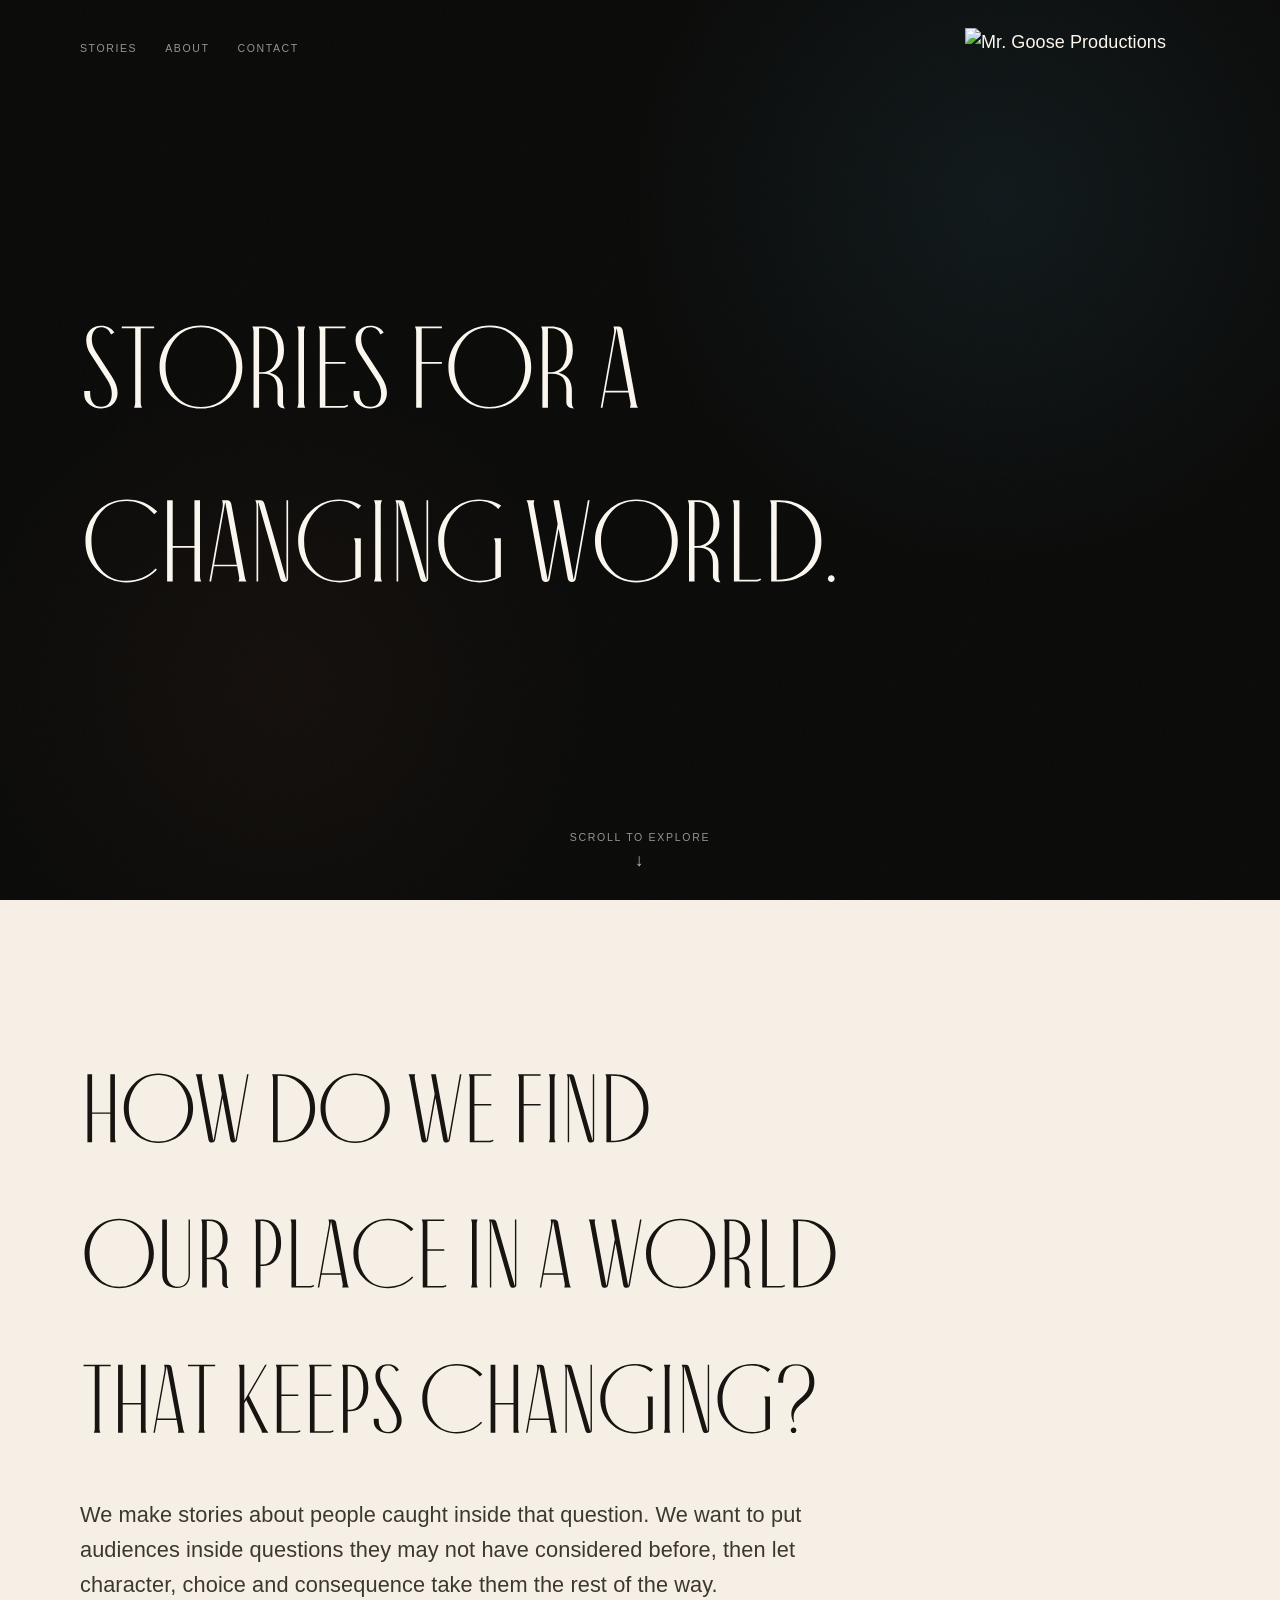
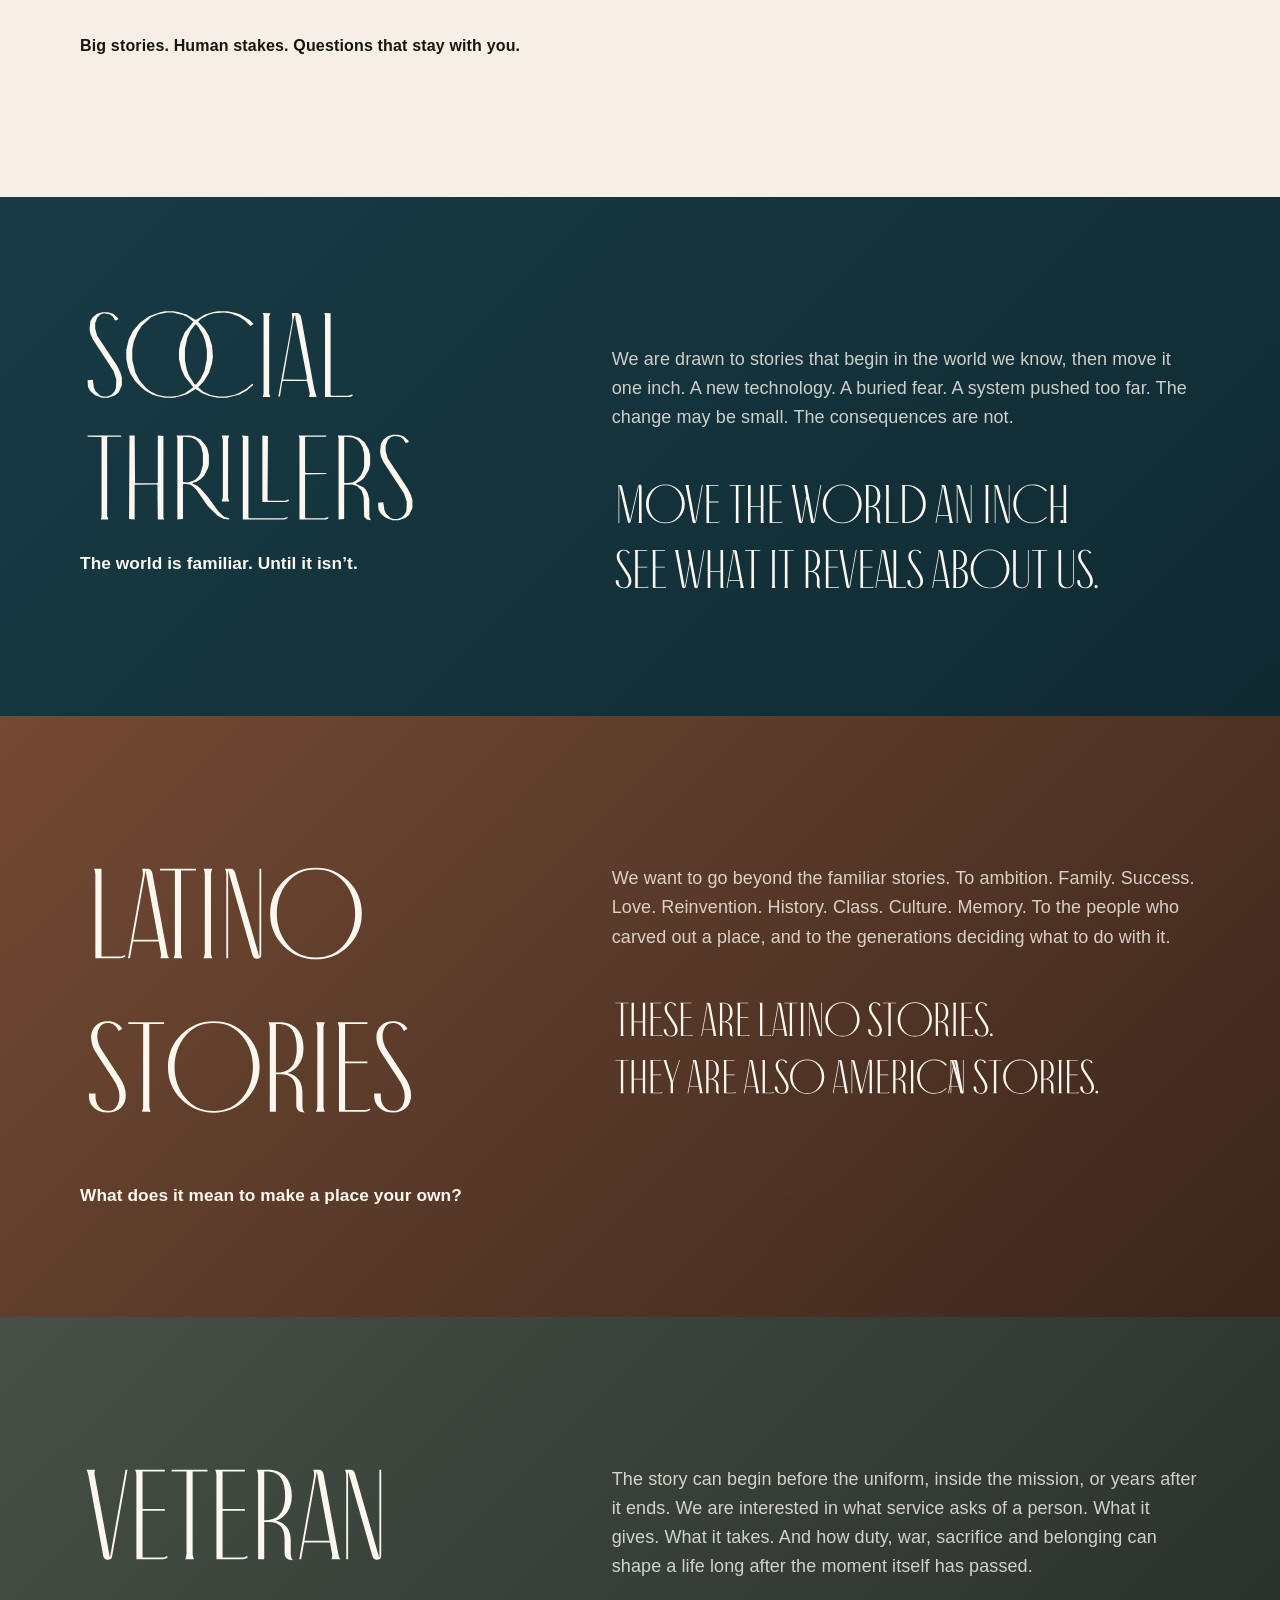
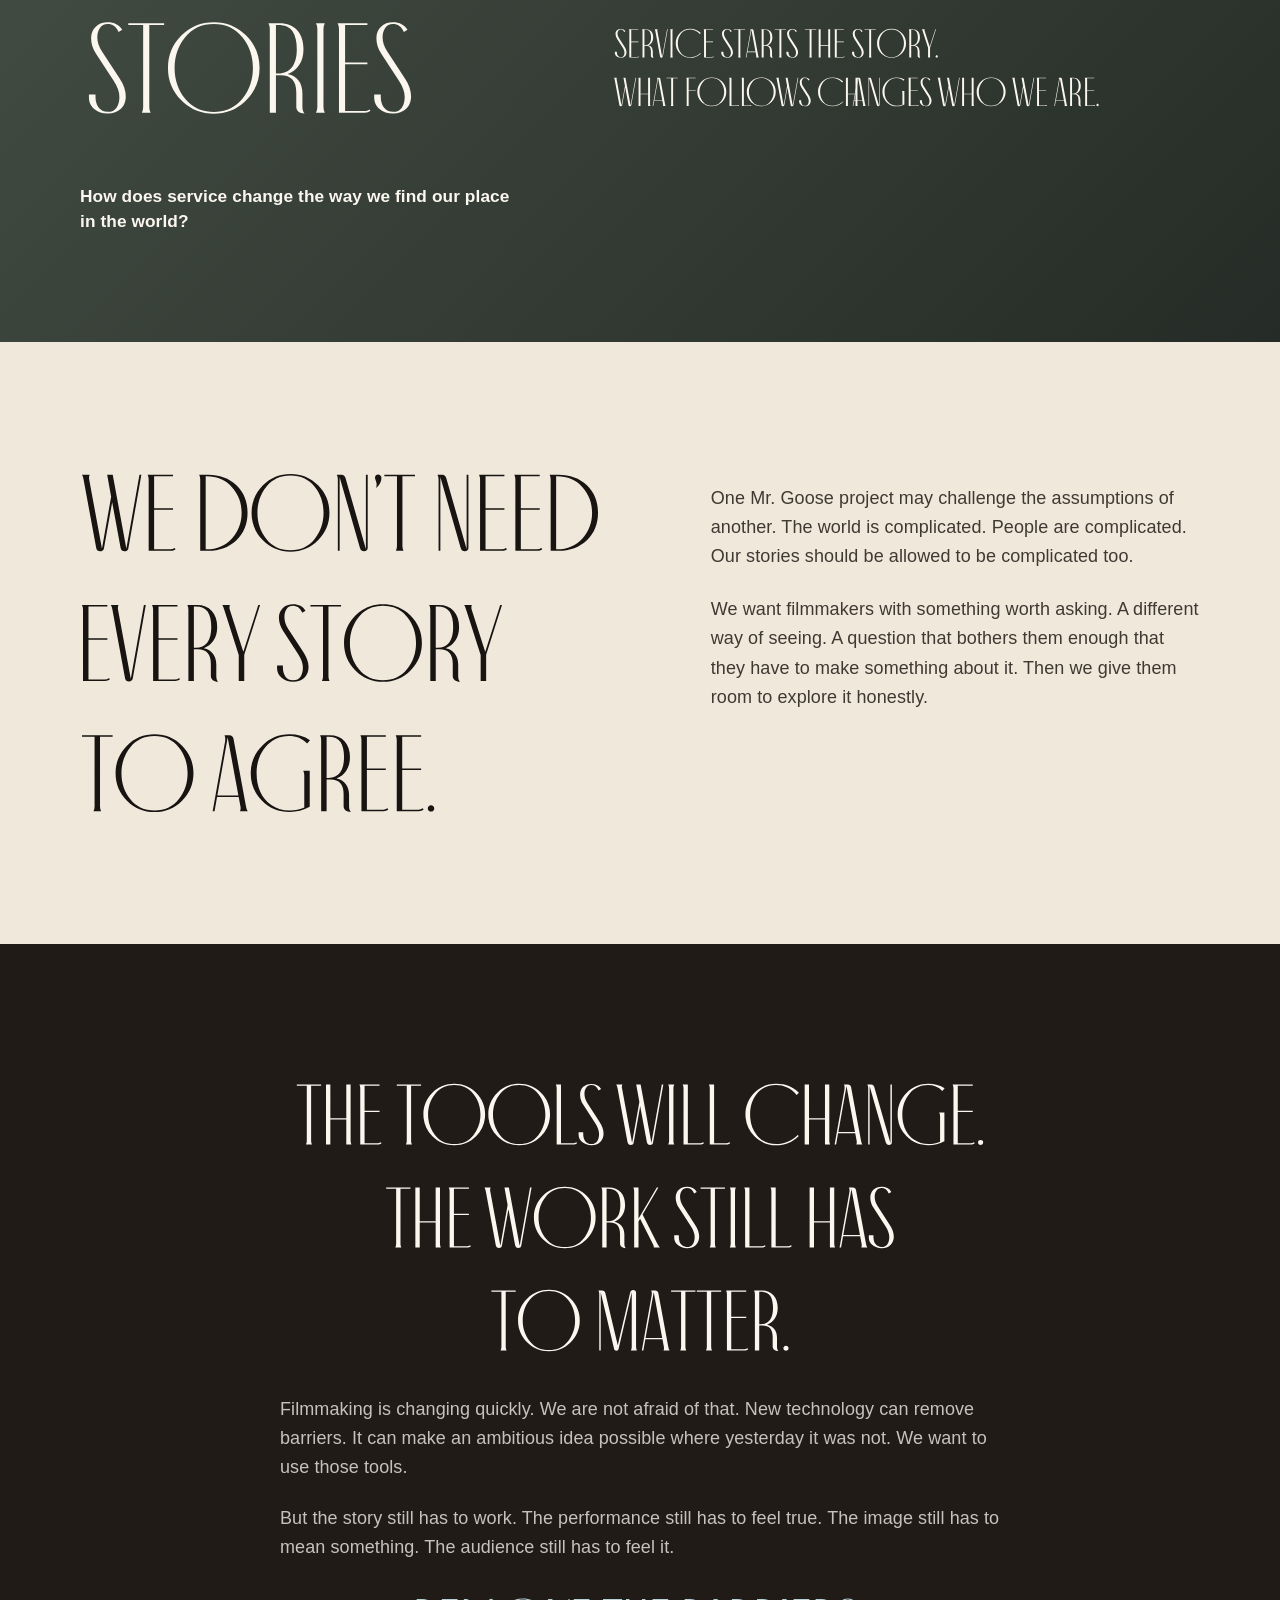
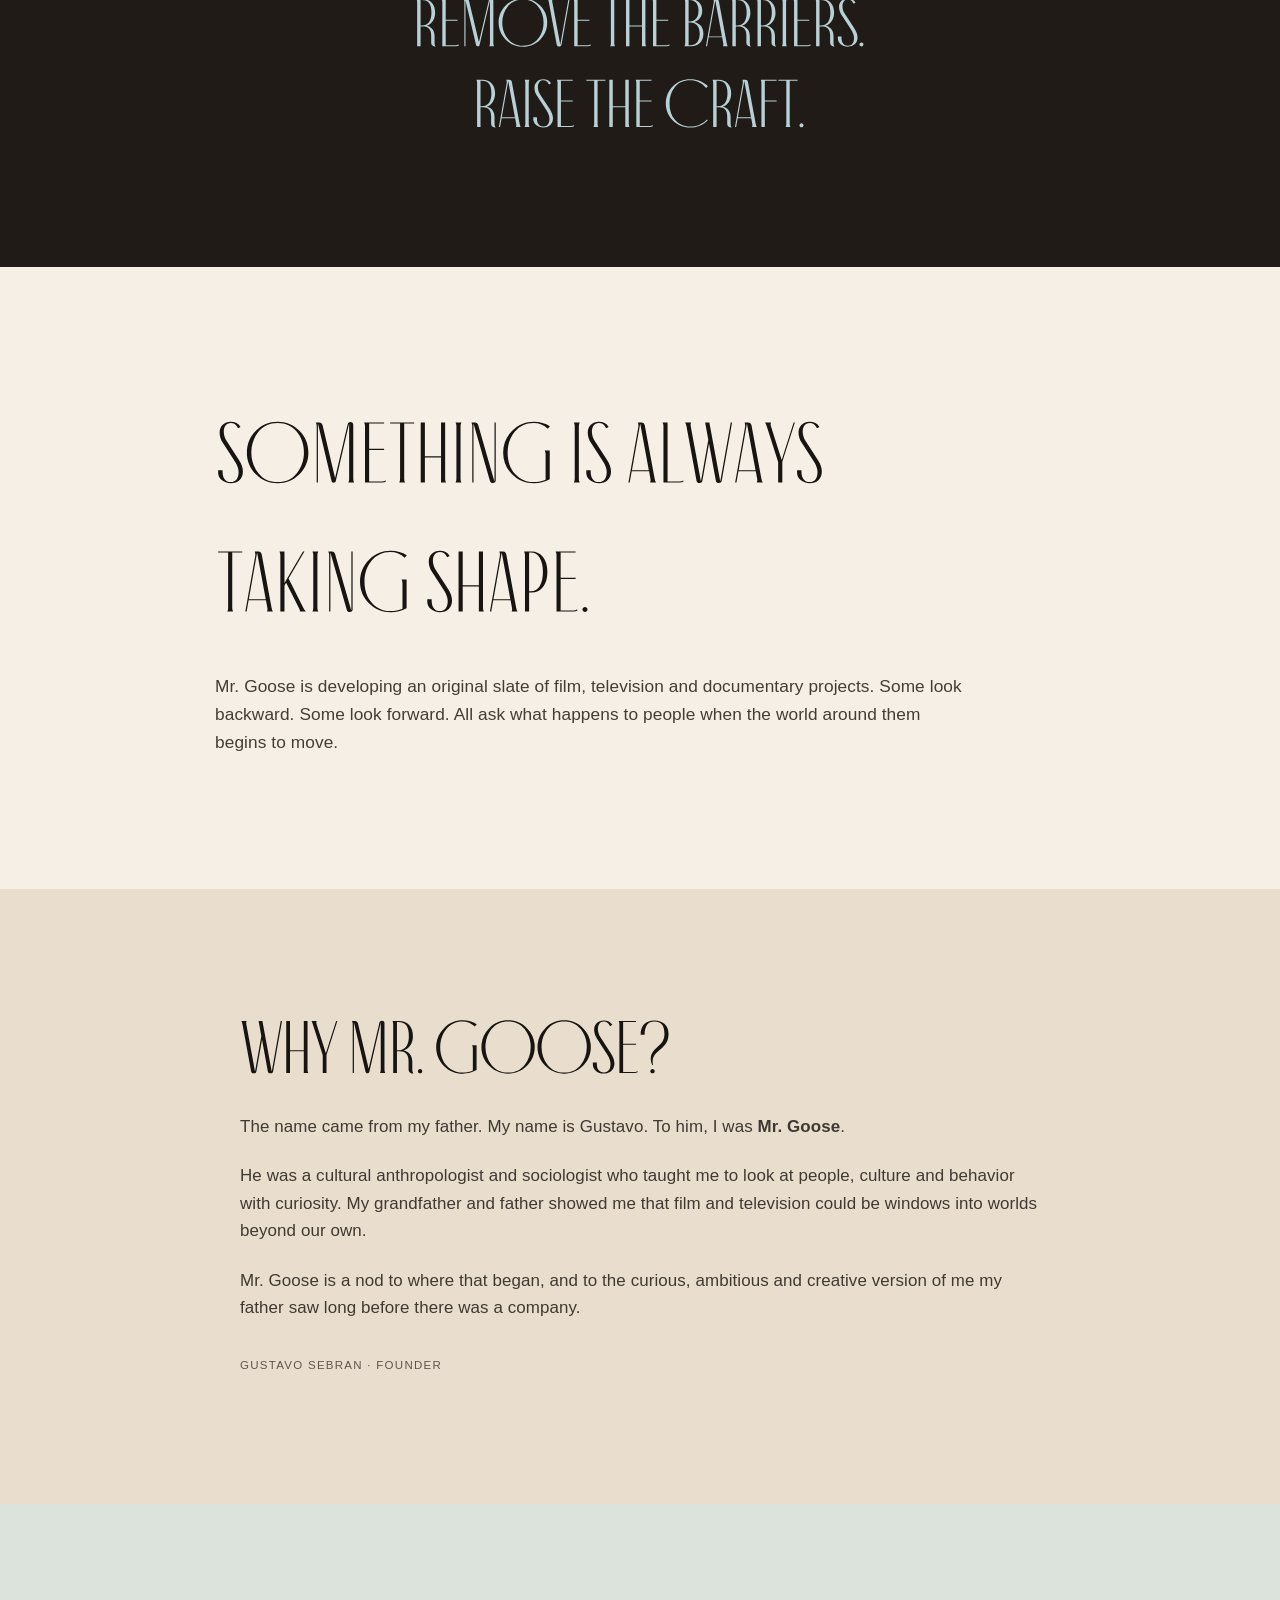
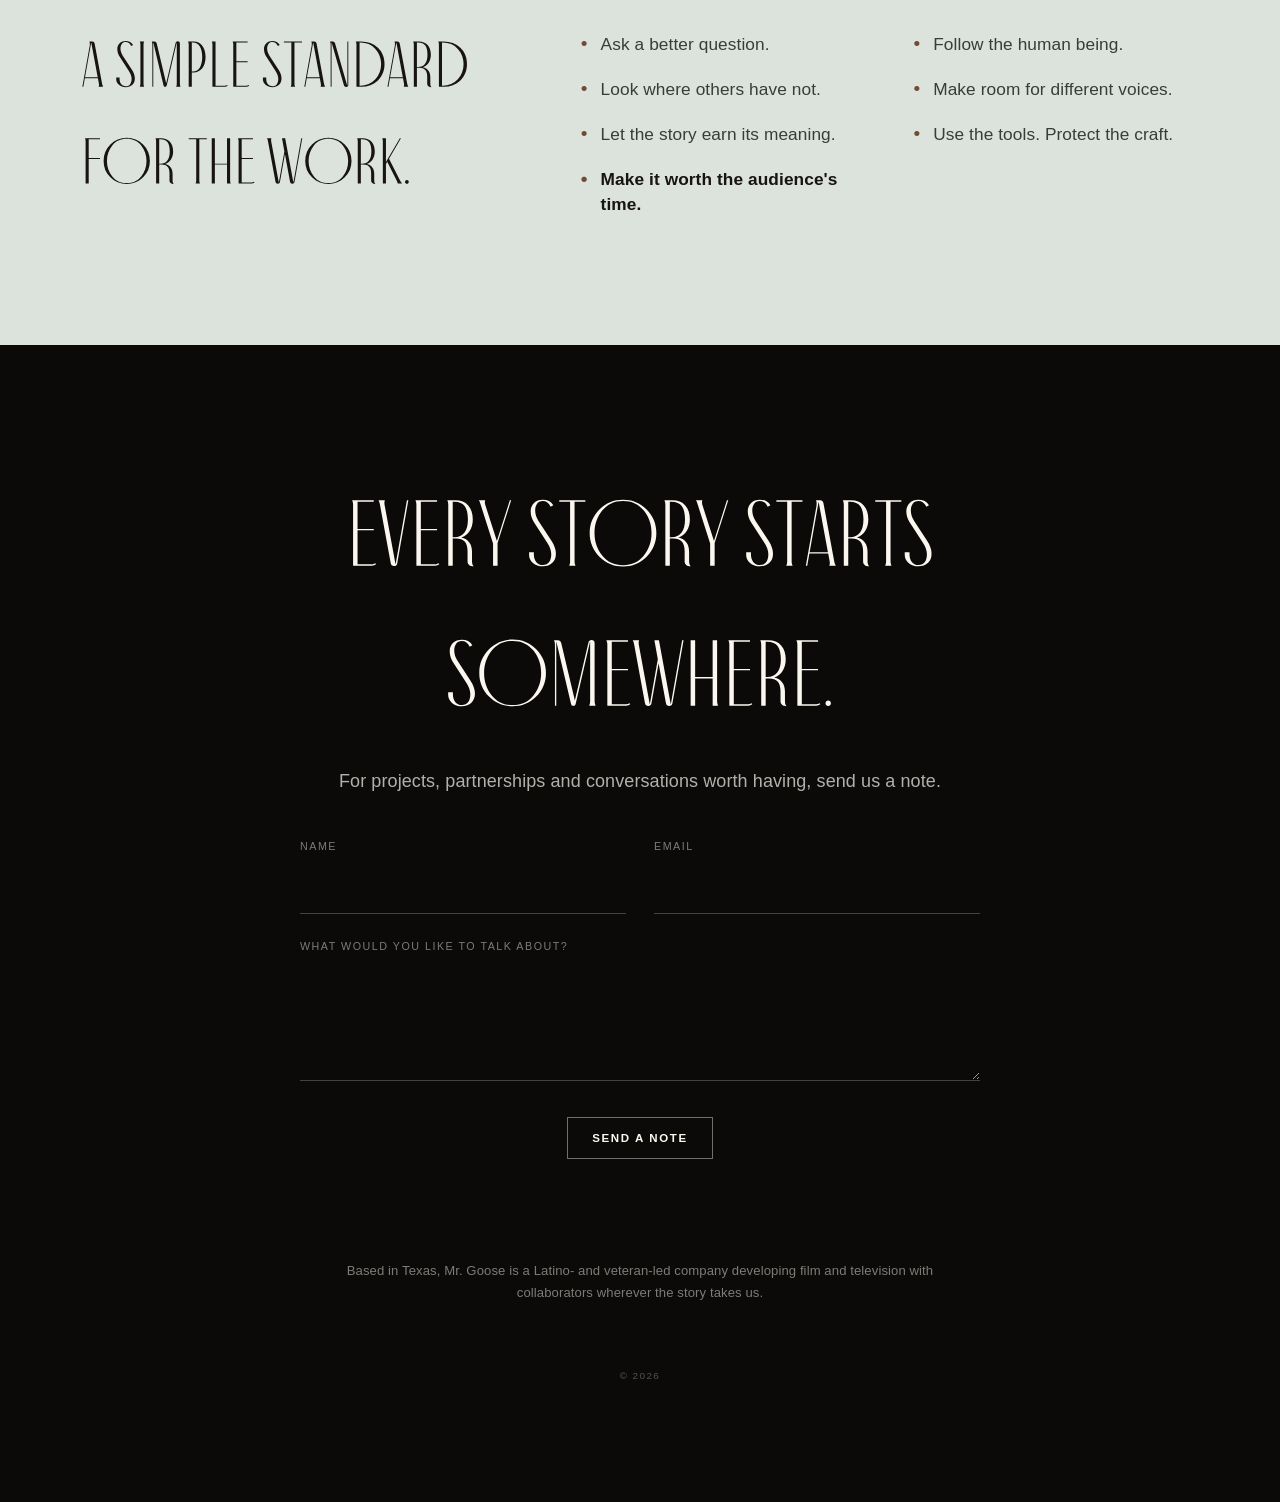
==== commit db7d2aea: "Normalize Antiga typography scale and restore consistent heading artwork" ====
--- a/index.html
+++ b/index.html
@@ -10,7 +10,28 @@
   <meta property="og:description" content="Big stories. Human stakes. Questions that stay with you." />
   <meta property="og:type" content="website" />
   <meta name="twitter:card" content="summary_large_image" />
-  <link rel="stylesheet" href="styles.css?v=4" />
+  <link rel="stylesheet" href="styles.css?v=7" />
+  <style>
+    /* Final display scale: Antiga stays cinematic, but never takes over the viewport. */
+    .hero .visual-title{max-width:760px!important}
+    .central .visual-title{max-width:760px!important;margin-bottom:38px!important}
+    .lane .visual-title{max-width:340px!important;margin-bottom:24px!important}
+    .disagree .visual-title{max-width:520px!important}
+    .craft .visual-title{max-width:690px!important;margin:0 auto 42px!important}
+    .development .visual-title{max-width:610px!important;margin-bottom:38px!important}
+    .origin .visual-title{max-width:430px!important;margin-bottom:38px!important}
+    .principles .visual-title{max-width:390px!important}
+    .contact .visual-title{max-width:590px!important;margin:0 auto 36px!important}
+    .antiga-closer img{max-width:490px!important}
+    .craft .antiga-closer img{max-width:450px!important}
+    .hero-logo{width:235px!important;max-width:31vw!important}
+    @media(max-width:860px){
+      .hero .visual-title{max-width:640px!important}.central .visual-title{max-width:680px!important}.lane .visual-title{max-width:330px!important}.disagree .visual-title{max-width:520px!important}.craft .visual-title{max-width:650px!important}.development .visual-title{max-width:580px!important}.origin .visual-title{max-width:420px!important}.principles .visual-title{max-width:390px!important}.contact .visual-title{max-width:560px!important}
+    }
+    @media(max-width:560px){
+      .hero .visual-title{max-width:94vw!important}.central .visual-title{max-width:92vw!important}.lane .visual-title{max-width:72vw!important}.disagree .visual-title{max-width:90vw!important}.craft .visual-title{max-width:90vw!important}.development .visual-title{max-width:88vw!important}.origin .visual-title{max-width:78vw!important}.principles .visual-title{max-width:74vw!important}.contact .visual-title{max-width:88vw!important}.antiga-closer img{max-width:88vw!important}.hero-logo{width:205px!important;max-width:68vw!important}
+    }
+  </style>
 </head>
 <body>
   <main id="top">
@@ -22,18 +43,18 @@
             <a href="#about">About</a>
             <a href="#contact">Contact</a>
           </nav>
-          <a href="#top" aria-label="Mr. Goose Productions home"><img class="hero-logo" src="logo.webp?v=4" alt="Mr. Goose Productions" /></a>
+          <a href="#top" aria-label="Mr. Goose Productions home"><img class="hero-logo" src="logo.webp?v=7" alt="Mr. Goose Productions" /></a>
         </div>
       </header>
       <div class="hero-body">
-        <h1 class="visual-title reveal"><img src="assets/hero_title.svg?v=4" alt="Stories for a changing world." /></h1>
+        <h1 class="visual-title reveal"><img src="assets/hero_title.svg?v=7" alt="Stories for a changing world." /></h1>
       </div>
       <a class="scroll-cta" href="#central">Scroll to explore<span>↓</span></a>
     </section>
 
     <section class="central" id="central">
       <div class="shell"><div class="content">
-        <h2 class="visual-title reveal"><img src="assets/central_title.svg?v=4" alt="How do we find our place in a world that keeps changing?" /></h2>
+        <h2 class="visual-title reveal"><img src="assets/central_title.svg?v=7" alt="How do we find our place in a world that keeps changing?" /></h2>
         <p class="lead reveal">We make stories about people caught inside that question. We want to put audiences inside questions they may not have considered before, then let character, choice and consequence take them the rest of the way.</p>
         <div class="tag reveal">Big stories. Human stakes. Questions that stay with you.</div>
       </div></div>
@@ -41,58 +62,58 @@
 
     <section class="lane sci" id="stories">
       <div class="shell lane-grid">
-        <div><h2 class="visual-title reveal"><img src="assets/social_title.svg?v=4" alt="Social Thrillers" /></h2><p class="questionline reveal">The world is familiar. Until it isn’t.</p></div>
-        <div class="lane-copy reveal"><p>We are drawn to stories that begin in the world we know, then move it one inch. A new technology. A buried fear. A system pushed too far. The change may be small. The consequences are not.</p><div class="antiga-closer reveal"><img src="assets/social_closer.svg?v=4" alt="Move the world an inch. See what it reveals about us." /></div></div>
+        <div><h2 class="visual-title reveal"><img src="assets/social_title.svg?v=7" alt="Social Thrillers" /></h2><p class="questionline reveal">The world is familiar. Until it isn’t.</p></div>
+        <div class="lane-copy reveal"><p>We are drawn to stories that begin in the world we know, then move it one inch. A new technology. A buried fear. A system pushed too far. The change may be small. The consequences are not.</p><div class="antiga-closer reveal"><img src="assets/social_closer.svg?v=7" alt="Move the world an inch. See what it reveals about us." /></div></div>
       </div>
     </section>
 
     <section class="lane latino">
       <div class="shell lane-grid">
-        <div><h2 class="visual-title reveal"><img src="assets/latino_title.svg?v=4" alt="Latino Stories" /></h2><p class="questionline reveal">What does it mean to make a place your own?</p></div>
-        <div class="lane-copy reveal"><p>We want to go beyond the familiar stories. To ambition. Family. Success. Love. Reinvention. History. Class. Culture. Memory. To the people who carved out a place, and to the generations deciding what to do with it.</p><div class="antiga-closer reveal"><img src="assets/latino_closer.svg?v=4" alt="These are Latino stories. They are also American stories." /></div></div>
+        <div><h2 class="visual-title reveal"><img src="assets/latino_title.svg?v=7" alt="Latino Stories" /></h2><p class="questionline reveal">What does it mean to make a place your own?</p></div>
+        <div class="lane-copy reveal"><p>We want to go beyond the familiar stories. To ambition. Family. Success. Love. Reinvention. History. Class. Culture. Memory. To the people who carved out a place, and to the generations deciding what to do with it.</p><div class="antiga-closer reveal"><img src="assets/latino_closer.svg?v=7" alt="These are Latino stories. They are also American stories." /></div></div>
       </div>
     </section>
 
     <section class="lane veteran">
       <div class="shell lane-grid">
-        <div><h2 class="visual-title reveal"><img src="assets/veteran_title.svg?v=4" alt="Veteran Stories" /></h2><p class="questionline reveal">How does service change the way we find our place in the world?</p></div>
-        <div class="lane-copy reveal"><p>The story can begin before the uniform, inside the mission, or years after it ends. We are interested in what service asks of a person. What it gives. What it takes. And how duty, war, sacrifice and belonging can shape a life long after the moment itself has passed.</p><div class="antiga-closer reveal"><img src="assets/veteran_closer.svg?v=4" alt="Service starts the story. What follows changes who we are." /></div></div>
+        <div><h2 class="visual-title reveal"><img src="assets/veteran_title.svg?v=7" alt="Veteran Stories" /></h2><p class="questionline reveal">How does service change the way we find our place in the world?</p></div>
+        <div class="lane-copy reveal"><p>The story can begin before the uniform, inside the mission, or years after it ends. We are interested in what service asks of a person. What it gives. What it takes. And how duty, war, sacrifice and belonging can shape a life long after the moment itself has passed.</p><div class="antiga-closer reveal"><img src="assets/veteran_closer.svg?v=7" alt="Service starts the story. What follows changes who we are." /></div></div>
       </div>
     </section>
 
     <section class="disagree"><div class="shell disagree-grid">
-      <h2 class="visual-title reveal"><img src="assets/disagree_title.svg?v=4" alt="We don't need every story to agree." /></h2>
+      <h2 class="visual-title reveal"><img src="assets/disagree_title.svg?v=7" alt="We don't need every story to agree." /></h2>
       <div class="disagree-copy"><p class="reveal">One Mr. Goose project may challenge the assumptions of another. The world is complicated. People are complicated. Our stories should be allowed to be complicated too.</p><p class="reveal">We want filmmakers with something worth asking. A different way of seeing. A question that bothers them enough that they have to make something about it. Then we give them room to explore it honestly.</p></div>
     </div></section>
 
     <section class="craft grain"><div class="shell"><div class="craft-inner">
-      <h2 class="visual-title reveal"><img src="assets/craft_title.svg?v=4" alt="The tools will change. The work still has to matter." /></h2>
+      <h2 class="visual-title reveal"><img src="assets/craft_title.svg?v=7" alt="The tools will change. The work still has to matter." /></h2>
       <div class="craft-copy"><p class="reveal">Filmmaking is changing quickly. We are not afraid of that. New technology can remove barriers. It can make an ambitious idea possible where yesterday it was not. We want to use those tools.</p><p class="reveal">But the story still has to work. The performance still has to feel true. The image still has to mean something. The audience still has to feel it.</p></div>
-      <div class="antiga-closer reveal"><img src="assets/craft_statement.svg?v=4" alt="Remove the barriers. Raise the craft." /></div>
+      <div class="antiga-closer reveal"><img src="assets/craft_statement.svg?v=7" alt="Remove the barriers. Raise the craft." /></div>
     </div></div></section>
 
     <section class="development"><div class="shell"><div class="development-inner">
-      <h2 class="display reveal">Something is always taking shape.</h2>
+      <h2 class="visual-title reveal"><img src="assets/development_title.svg?v=7" alt="Something is always taking shape." /></h2>
       <p class="lead reveal">Mr. Goose is developing an original slate of film, television and documentary projects. Some look backward. Some look forward. All ask what happens to people when the world around them begins to move.</p>
     </div></div></section>
 
     <section class="origin" id="about"><div class="shell"><div class="origin-inner">
-      <h2 class="visual-title reveal"><img src="assets/origin_title.svg?v=4" alt="Why Mr. Goose?" /></h2>
+      <h2 class="visual-title reveal"><img src="assets/origin_title.svg?v=7" alt="Why Mr. Goose?" /></h2>
       <div class="story"><p class="reveal">The name came from my father. My name is Gustavo. To him, I was <strong>Mr. Goose</strong>.</p><p class="reveal">He was a cultural anthropologist and sociologist who taught me to look at people, culture and behavior with curiosity. My grandfather and father showed me that film and television could be windows into worlds beyond our own.</p><p class="reveal">Mr. Goose is a nod to where that began, and to the curious, ambitious and creative version of me my father saw long before there was a company.</p><div class="signature reveal">Gustavo Sebran · Founder</div></div>
     </div></div></section>
 
     <section class="principles"><div class="shell principles-grid">
-      <div><h2 class="display reveal">A simple standard for the work.</h2></div>
+      <div><h2 class="visual-title reveal"><img src="assets/principles_title.svg?v=7" alt="A simple standard for the work." /></h2></div>
       <div class="belief-list"><div class="belief reveal">Ask a better question.</div><div class="belief reveal">Follow the human being.</div><div class="belief reveal">Look where others have not.</div><div class="belief reveal">Make room for different voices.</div><div class="belief reveal">Let the story earn its meaning.</div><div class="belief reveal">Use the tools. Protect the craft.</div><div class="belief reveal">Make it worth the audience's time.</div></div>
     </div></section>
 
     <section class="contact grain" id="contact"><div class="shell"><div class="contact-inner">
-      <h2 class="display reveal">Every story starts somewhere.</h2>
+      <h2 class="visual-title reveal"><img src="assets/contact_title.svg?v=7" alt="Every story starts somewhere." /></h2>
       <p class="contact-copy reveal">For projects, partnerships and conversations worth having, send us a note.</p>
       <form class="contact-form reveal" id="contact-form" novalidate><div class="field"><label for="contact-name">Name</label><input id="contact-name" name="name" type="text" autocomplete="name" required /></div><div class="field"><label for="contact-email">Email</label><input id="contact-email" name="email" type="email" autocomplete="email" required /></div><div class="field message"><label for="contact-message">What would you like to talk about?</label><textarea id="contact-message" name="message" required></textarea></div><div class="form-actions"><button type="submit">Send a note</button></div><p class="form-status" id="form-status" role="status" aria-live="polite"></p></form>
       <p class="identity-note reveal">Based in Texas, Mr. Goose is a Latino- and veteran-led company developing film and television with collaborators wherever the story takes us.</p><div class="copyright reveal">© 2026</div>
     </div></div></section>
   </main>
-  <script src="script.js?v=4" defer></script>
+  <script src="script.js?v=7" defer></script>
 </body>
-</html>
+</html>
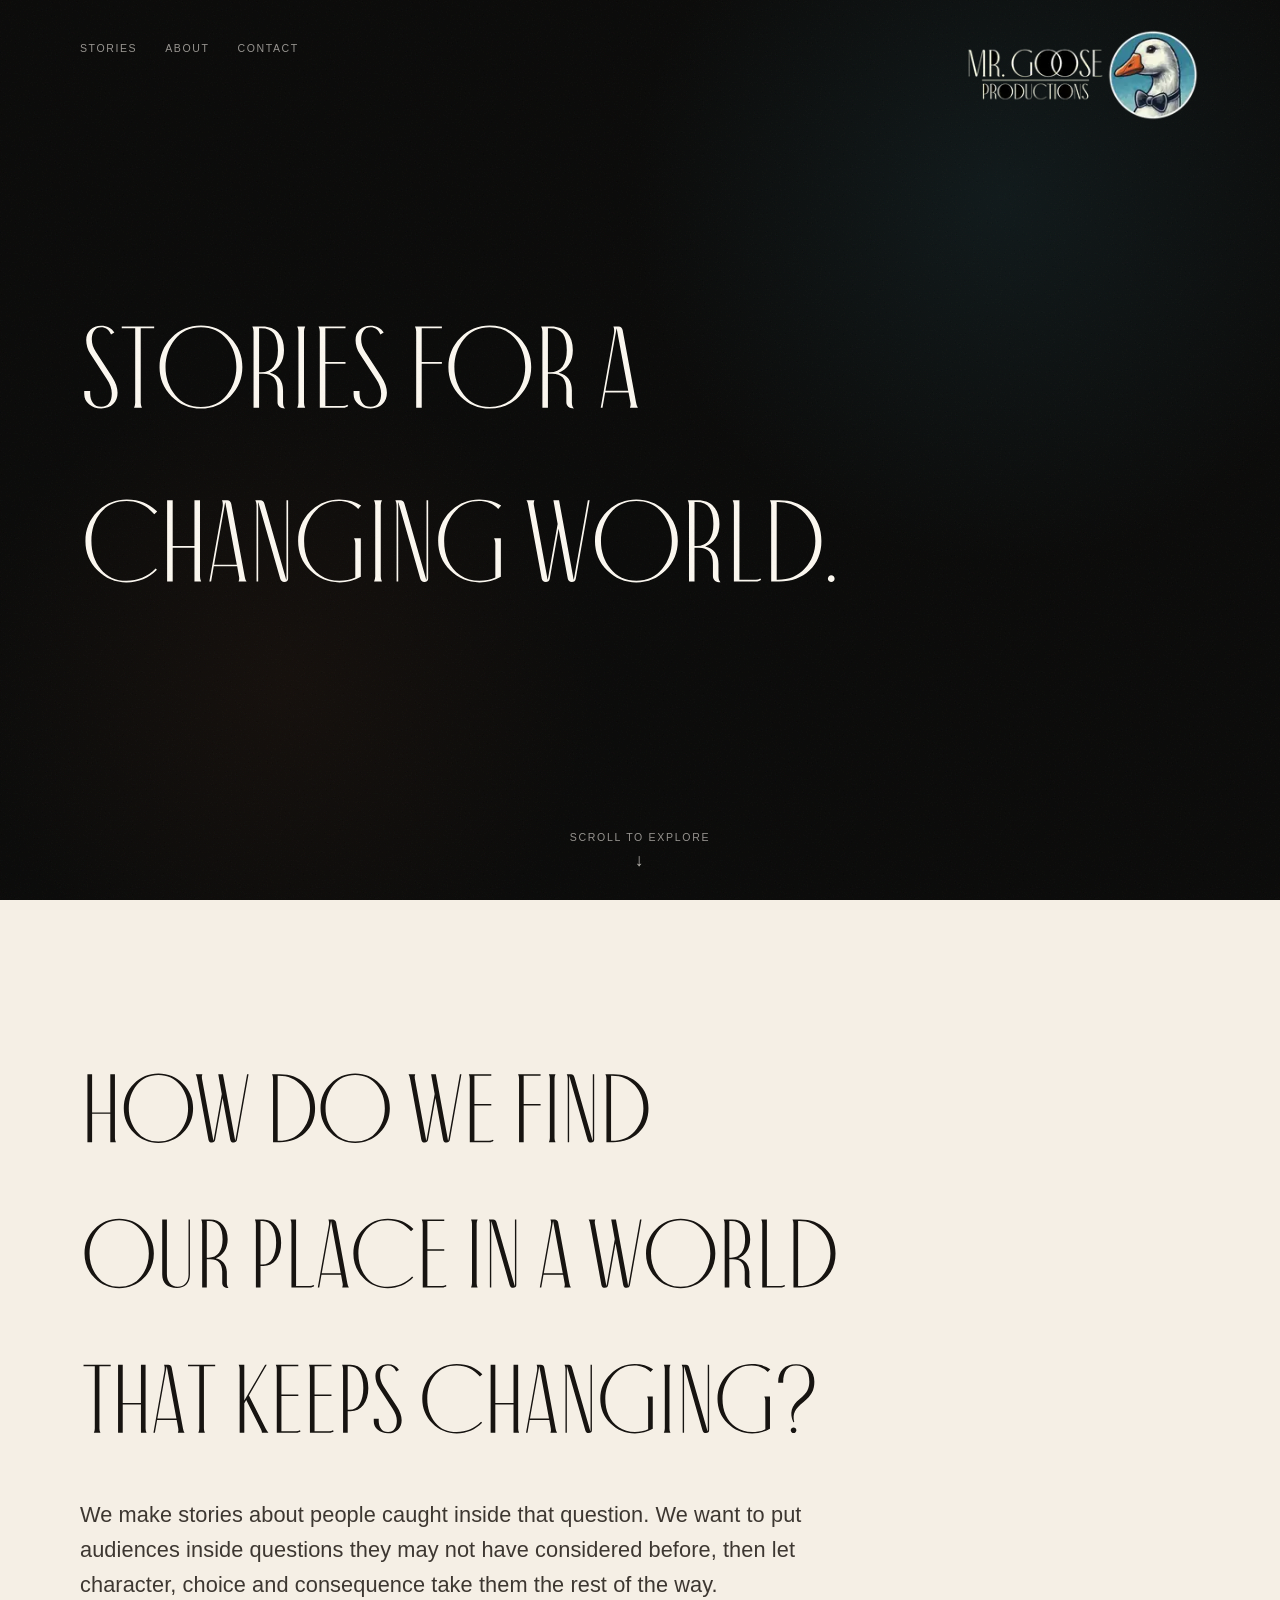
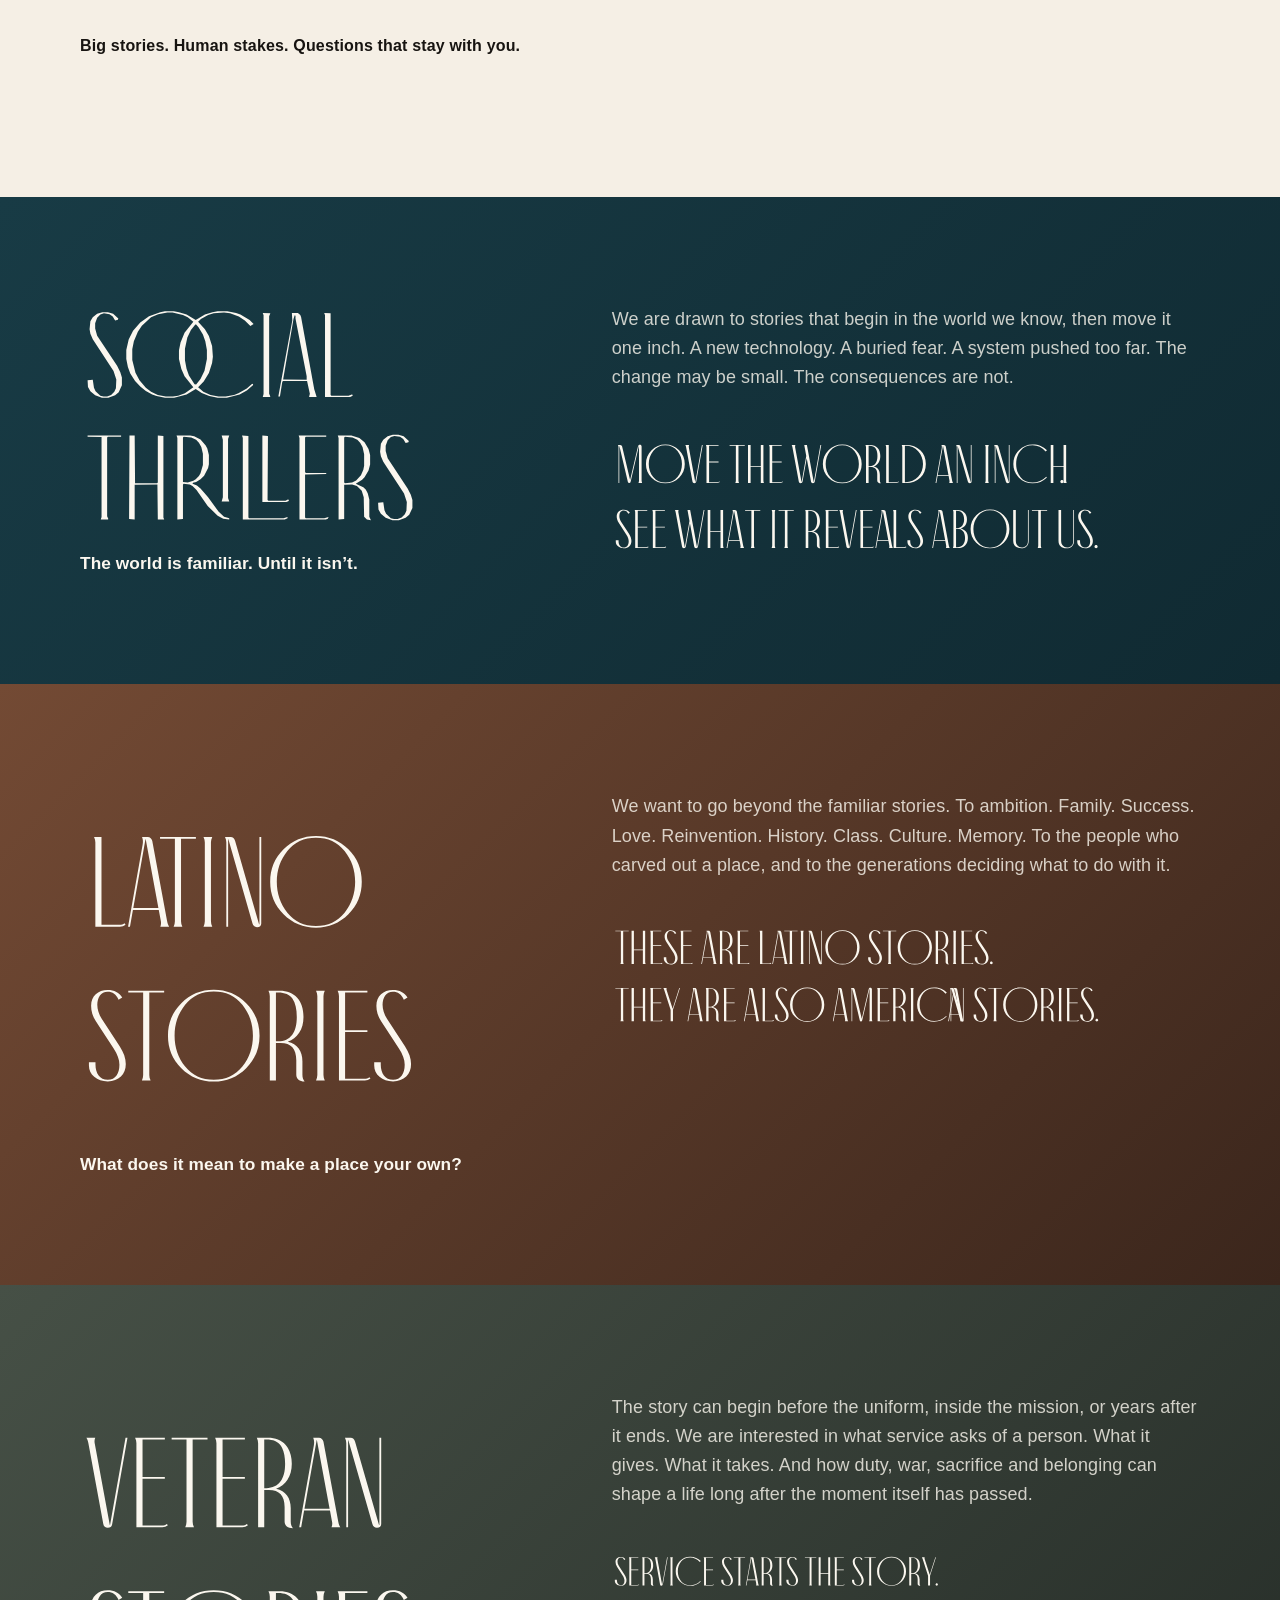
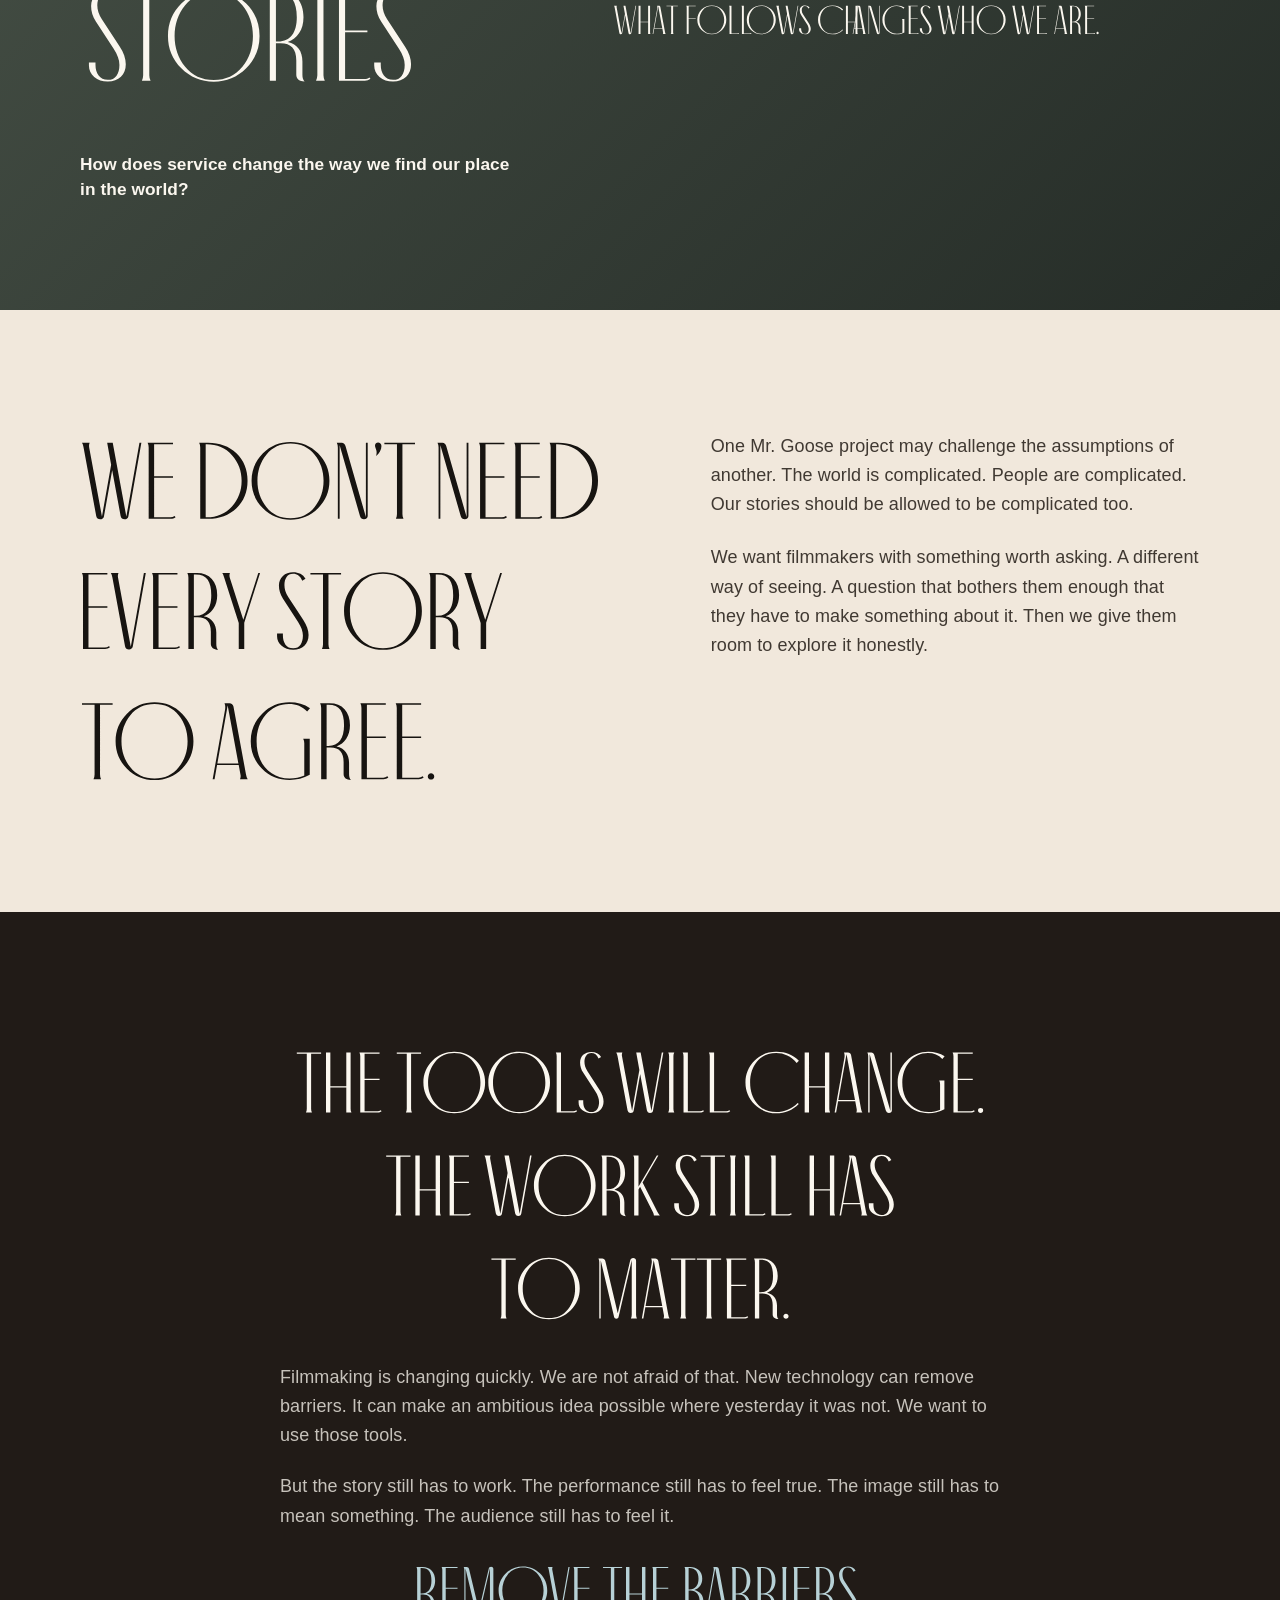
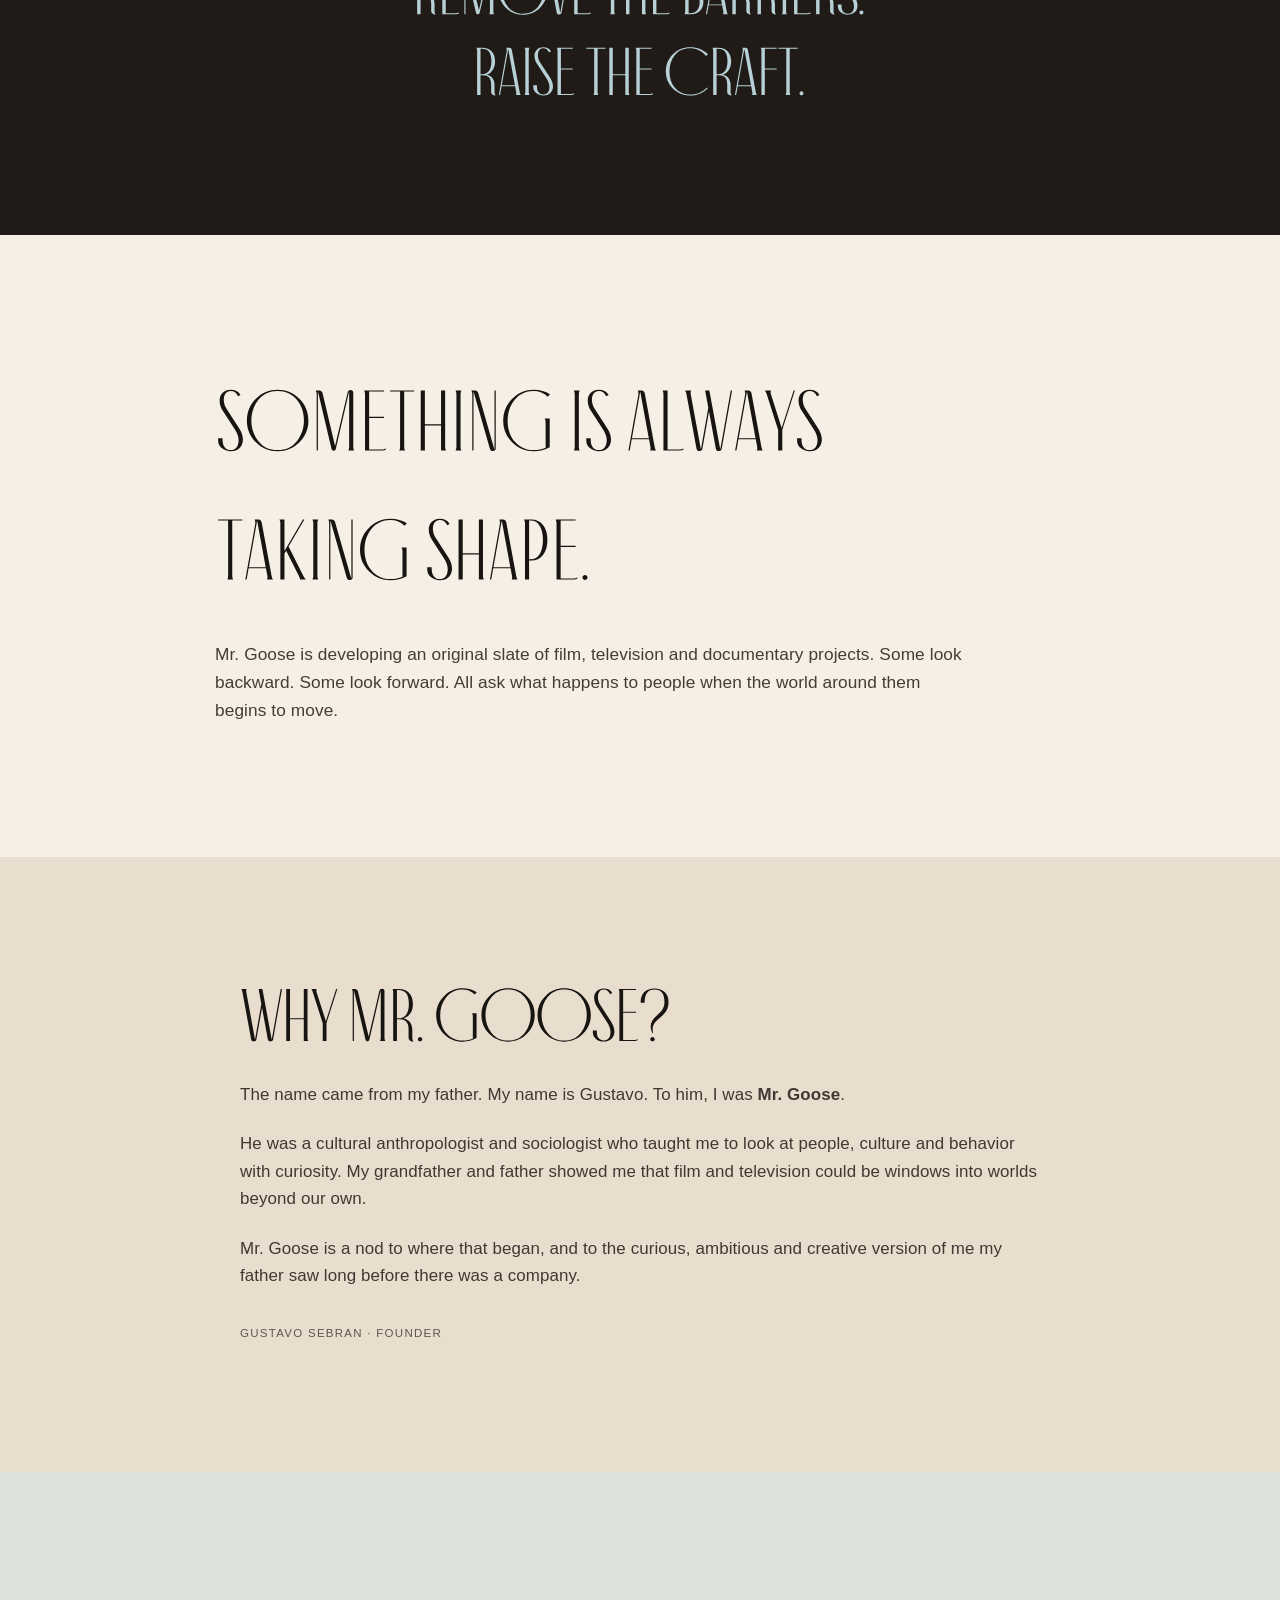
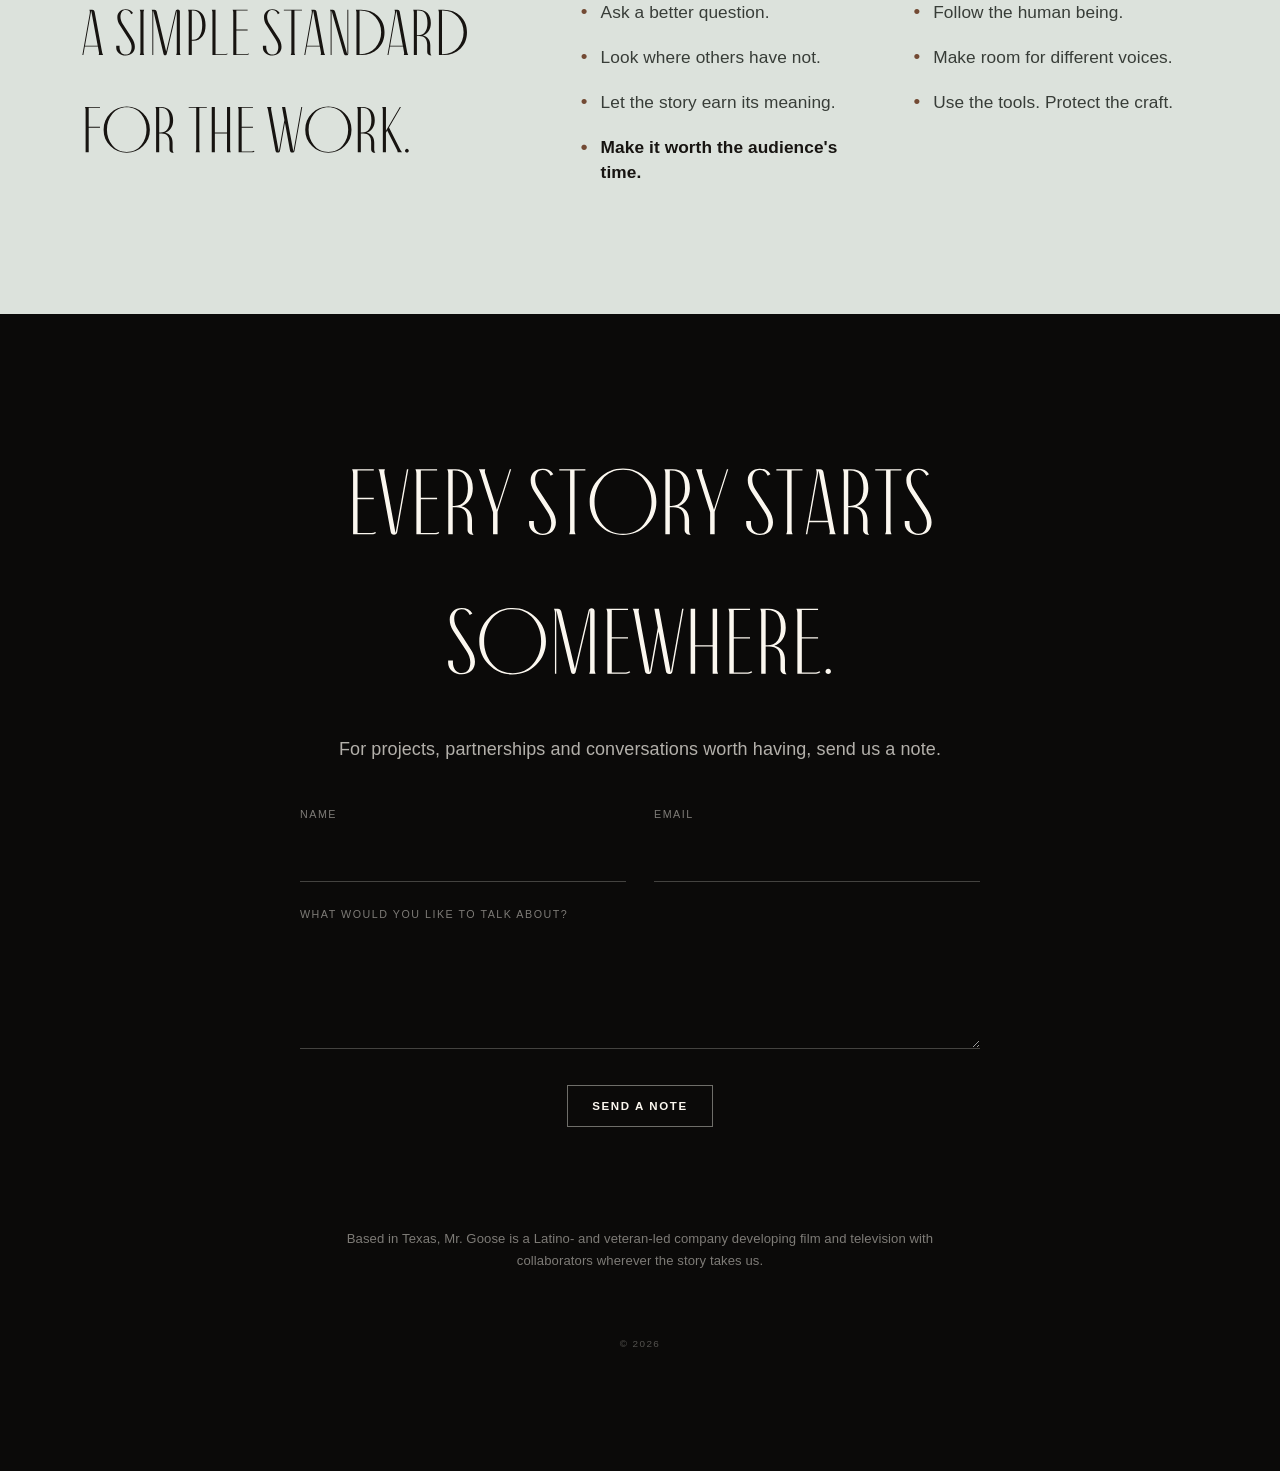
==== commit 6ed184e3: "Fix header logo and align section copy with titles" ====
--- a/index.html
+++ b/index.html
@@ -10,7 +10,8 @@
   <meta property="og:description" content="Big stories. Human stakes. Questions that stay with you." />
   <meta property="og:type" content="website" />
   <meta name="twitter:card" content="summary_large_image" />
-  <link rel="stylesheet" href="styles.css?v=7" />
+  <link rel="stylesheet" href="styles.css?v=8" />
+  <link rel="stylesheet" href="align-fixes.css?v=2" />
   <style>
     /* Final display scale: Antiga stays cinematic, but never takes over the viewport. */
     .hero .visual-title{max-width:760px!important}
@@ -24,7 +25,7 @@
     .contact .visual-title{max-width:590px!important;margin:0 auto 36px!important}
     .antiga-closer img{max-width:490px!important}
     .craft .antiga-closer img{max-width:450px!important}
-    .hero-logo{width:235px!important;max-width:31vw!important}
+    .hero-logo{width:235px!important;max-width:31vw!important;height:auto!important}
     @media(max-width:860px){
       .hero .visual-title{max-width:640px!important}.central .visual-title{max-width:680px!important}.lane .visual-title{max-width:330px!important}.disagree .visual-title{max-width:520px!important}.craft .visual-title{max-width:650px!important}.development .visual-title{max-width:580px!important}.origin .visual-title{max-width:420px!important}.principles .visual-title{max-width:390px!important}.contact .visual-title{max-width:560px!important}
     }
@@ -43,18 +44,18 @@
             <a href="#about">About</a>
             <a href="#contact">Contact</a>
           </nav>
-          <a href="#top" aria-label="Mr. Goose Productions home"><img class="hero-logo" src="logo.webp?v=7" alt="Mr. Goose Productions" /></a>
+          <a href="#top" aria-label="Mr. Goose Productions home"><img class="hero-logo" src="logo-inline.svg?v=2" alt="Mr. Goose Productions" /></a>
         </div>
       </header>
       <div class="hero-body">
-        <h1 class="visual-title reveal"><img src="assets/hero_title.svg?v=7" alt="Stories for a changing world." /></h1>
+        <h1 class="visual-title reveal"><img src="assets/hero_title.svg?v=8" alt="Stories for a changing world." /></h1>
       </div>
       <a class="scroll-cta" href="#central">Scroll to explore<span>↓</span></a>
     </section>
 
     <section class="central" id="central">
       <div class="shell"><div class="content">
-        <h2 class="visual-title reveal"><img src="assets/central_title.svg?v=7" alt="How do we find our place in a world that keeps changing?" /></h2>
+        <h2 class="visual-title reveal"><img src="assets/central_title.svg?v=8" alt="How do we find our place in a world that keeps changing?" /></h2>
         <p class="lead reveal">We make stories about people caught inside that question. We want to put audiences inside questions they may not have considered before, then let character, choice and consequence take them the rest of the way.</p>
         <div class="tag reveal">Big stories. Human stakes. Questions that stay with you.</div>
       </div></div>
@@ -62,58 +63,58 @@
 
     <section class="lane sci" id="stories">
       <div class="shell lane-grid">
-        <div><h2 class="visual-title reveal"><img src="assets/social_title.svg?v=7" alt="Social Thrillers" /></h2><p class="questionline reveal">The world is familiar. Until it isn’t.</p></div>
-        <div class="lane-copy reveal"><p>We are drawn to stories that begin in the world we know, then move it one inch. A new technology. A buried fear. A system pushed too far. The change may be small. The consequences are not.</p><div class="antiga-closer reveal"><img src="assets/social_closer.svg?v=7" alt="Move the world an inch. See what it reveals about us." /></div></div>
+        <div><h2 class="visual-title reveal"><img src="assets/social_title.svg?v=8" alt="Social Thrillers" /></h2><p class="questionline reveal">The world is familiar. Until it isn’t.</p></div>
+        <div class="lane-copy reveal"><p>We are drawn to stories that begin in the world we know, then move it one inch. A new technology. A buried fear. A system pushed too far. The change may be small. The consequences are not.</p><div class="antiga-closer reveal"><img src="assets/social_closer.svg?v=8" alt="Move the world an inch. See what it reveals about us." /></div></div>
       </div>
     </section>
 
     <section class="lane latino">
       <div class="shell lane-grid">
-        <div><h2 class="visual-title reveal"><img src="assets/latino_title.svg?v=7" alt="Latino Stories" /></h2><p class="questionline reveal">What does it mean to make a place your own?</p></div>
-        <div class="lane-copy reveal"><p>We want to go beyond the familiar stories. To ambition. Family. Success. Love. Reinvention. History. Class. Culture. Memory. To the people who carved out a place, and to the generations deciding what to do with it.</p><div class="antiga-closer reveal"><img src="assets/latino_closer.svg?v=7" alt="These are Latino stories. They are also American stories." /></div></div>
+        <div><h2 class="visual-title reveal"><img src="assets/latino_title.svg?v=8" alt="Latino Stories" /></h2><p class="questionline reveal">What does it mean to make a place your own?</p></div>
+        <div class="lane-copy reveal"><p>We want to go beyond the familiar stories. To ambition. Family. Success. Love. Reinvention. History. Class. Culture. Memory. To the people who carved out a place, and to the generations deciding what to do with it.</p><div class="antiga-closer reveal"><img src="assets/latino_closer.svg?v=8" alt="These are Latino stories. They are also American stories." /></div></div>
       </div>
     </section>
 
     <section class="lane veteran">
       <div class="shell lane-grid">
-        <div><h2 class="visual-title reveal"><img src="assets/veteran_title.svg?v=7" alt="Veteran Stories" /></h2><p class="questionline reveal">How does service change the way we find our place in the world?</p></div>
-        <div class="lane-copy reveal"><p>The story can begin before the uniform, inside the mission, or years after it ends. We are interested in what service asks of a person. What it gives. What it takes. And how duty, war, sacrifice and belonging can shape a life long after the moment itself has passed.</p><div class="antiga-closer reveal"><img src="assets/veteran_closer.svg?v=7" alt="Service starts the story. What follows changes who we are." /></div></div>
+        <div><h2 class="visual-title reveal"><img src="assets/veteran_title.svg?v=8" alt="Veteran Stories" /></h2><p class="questionline reveal">How does service change the way we find our place in the world?</p></div>
+        <div class="lane-copy reveal"><p>The story can begin before the uniform, inside the mission, or years after it ends. We are interested in what service asks of a person. What it gives. What it takes. And how duty, war, sacrifice and belonging can shape a life long after the moment itself has passed.</p><div class="antiga-closer reveal"><img src="assets/veteran_closer.svg?v=8" alt="Service starts the story. What follows changes who we are." /></div></div>
       </div>
     </section>
 
     <section class="disagree"><div class="shell disagree-grid">
-      <h2 class="visual-title reveal"><img src="assets/disagree_title.svg?v=7" alt="We don't need every story to agree." /></h2>
+      <h2 class="visual-title reveal"><img src="assets/disagree_title.svg?v=8" alt="We don't need every story to agree." /></h2>
       <div class="disagree-copy"><p class="reveal">One Mr. Goose project may challenge the assumptions of another. The world is complicated. People are complicated. Our stories should be allowed to be complicated too.</p><p class="reveal">We want filmmakers with something worth asking. A different way of seeing. A question that bothers them enough that they have to make something about it. Then we give them room to explore it honestly.</p></div>
     </div></section>
 
     <section class="craft grain"><div class="shell"><div class="craft-inner">
-      <h2 class="visual-title reveal"><img src="assets/craft_title.svg?v=7" alt="The tools will change. The work still has to matter." /></h2>
+      <h2 class="visual-title reveal"><img src="assets/craft_title.svg?v=8" alt="The tools will change. The work still has to matter." /></h2>
       <div class="craft-copy"><p class="reveal">Filmmaking is changing quickly. We are not afraid of that. New technology can remove barriers. It can make an ambitious idea possible where yesterday it was not. We want to use those tools.</p><p class="reveal">But the story still has to work. The performance still has to feel true. The image still has to mean something. The audience still has to feel it.</p></div>
-      <div class="antiga-closer reveal"><img src="assets/craft_statement.svg?v=7" alt="Remove the barriers. Raise the craft." /></div>
+      <div class="antiga-closer reveal"><img src="assets/craft_statement.svg?v=8" alt="Remove the barriers. Raise the craft." /></div>
     </div></div></section>
 
     <section class="development"><div class="shell"><div class="development-inner">
-      <h2 class="visual-title reveal"><img src="assets/development_title.svg?v=7" alt="Something is always taking shape." /></h2>
+      <h2 class="visual-title reveal"><img src="assets/development_title.svg?v=8" alt="Something is always taking shape." /></h2>
       <p class="lead reveal">Mr. Goose is developing an original slate of film, television and documentary projects. Some look backward. Some look forward. All ask what happens to people when the world around them begins to move.</p>
     </div></div></section>
 
     <section class="origin" id="about"><div class="shell"><div class="origin-inner">
-      <h2 class="visual-title reveal"><img src="assets/origin_title.svg?v=7" alt="Why Mr. Goose?" /></h2>
+      <h2 class="visual-title reveal"><img src="assets/origin_title.svg?v=8" alt="Why Mr. Goose?" /></h2>
       <div class="story"><p class="reveal">The name came from my father. My name is Gustavo. To him, I was <strong>Mr. Goose</strong>.</p><p class="reveal">He was a cultural anthropologist and sociologist who taught me to look at people, culture and behavior with curiosity. My grandfather and father showed me that film and television could be windows into worlds beyond our own.</p><p class="reveal">Mr. Goose is a nod to where that began, and to the curious, ambitious and creative version of me my father saw long before there was a company.</p><div class="signature reveal">Gustavo Sebran · Founder</div></div>
     </div></div></section>
 
     <section class="principles"><div class="shell principles-grid">
-      <div><h2 class="visual-title reveal"><img src="assets/principles_title.svg?v=7" alt="A simple standard for the work." /></h2></div>
+      <div><h2 class="visual-title reveal"><img src="assets/principles_title.svg?v=8" alt="A simple standard for the work." /></h2></div>
       <div class="belief-list"><div class="belief reveal">Ask a better question.</div><div class="belief reveal">Follow the human being.</div><div class="belief reveal">Look where others have not.</div><div class="belief reveal">Make room for different voices.</div><div class="belief reveal">Let the story earn its meaning.</div><div class="belief reveal">Use the tools. Protect the craft.</div><div class="belief reveal">Make it worth the audience's time.</div></div>
     </div></section>
 
     <section class="contact grain" id="contact"><div class="shell"><div class="contact-inner">
-      <h2 class="visual-title reveal"><img src="assets/contact_title.svg?v=7" alt="Every story starts somewhere." /></h2>
+      <h2 class="visual-title reveal"><img src="assets/contact_title.svg?v=8" alt="Every story starts somewhere." /></h2>
       <p class="contact-copy reveal">For projects, partnerships and conversations worth having, send us a note.</p>
       <form class="contact-form reveal" id="contact-form" novalidate><div class="field"><label for="contact-name">Name</label><input id="contact-name" name="name" type="text" autocomplete="name" required /></div><div class="field"><label for="contact-email">Email</label><input id="contact-email" name="email" type="email" autocomplete="email" required /></div><div class="field message"><label for="contact-message">What would you like to talk about?</label><textarea id="contact-message" name="message" required></textarea></div><div class="form-actions"><button type="submit">Send a note</button></div><p class="form-status" id="form-status" role="status" aria-live="polite"></p></form>
       <p class="identity-note reveal">Based in Texas, Mr. Goose is a Latino- and veteran-led company developing film and television with collaborators wherever the story takes us.</p><div class="copyright reveal">© 2026</div>
     </div></div></section>
   </main>
-  <script src="script.js?v=7" defer></script>
+  <script src="script.js?v=8" defer></script>
 </body>
 </html>
--- a/align-fixes.css
+++ b/align-fixes.css
@@ -0,0 +1,3 @@
+.lane-copy{padding-top:0!important}
+.disagree-copy{padding-top:0!important;margin-top:-8px}
+@media(max-width:860px){.disagree-copy{margin-top:0}}
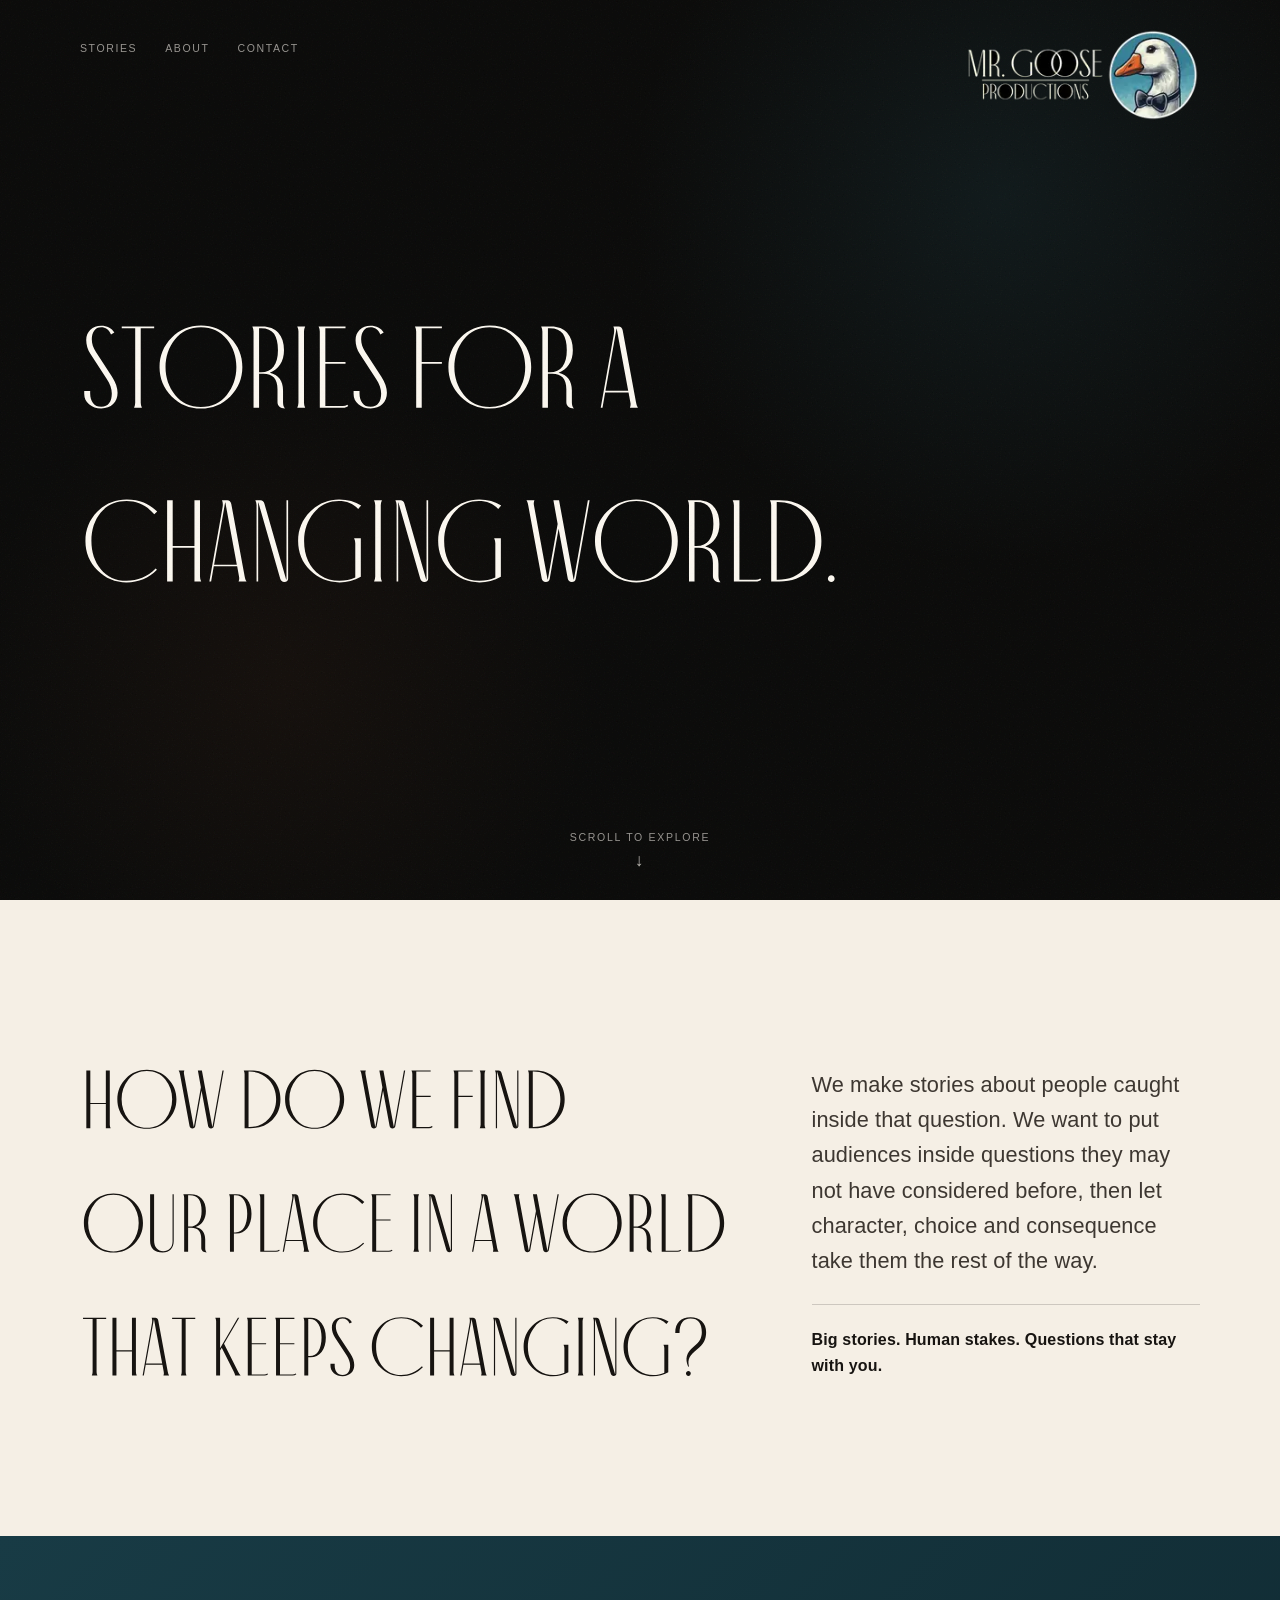
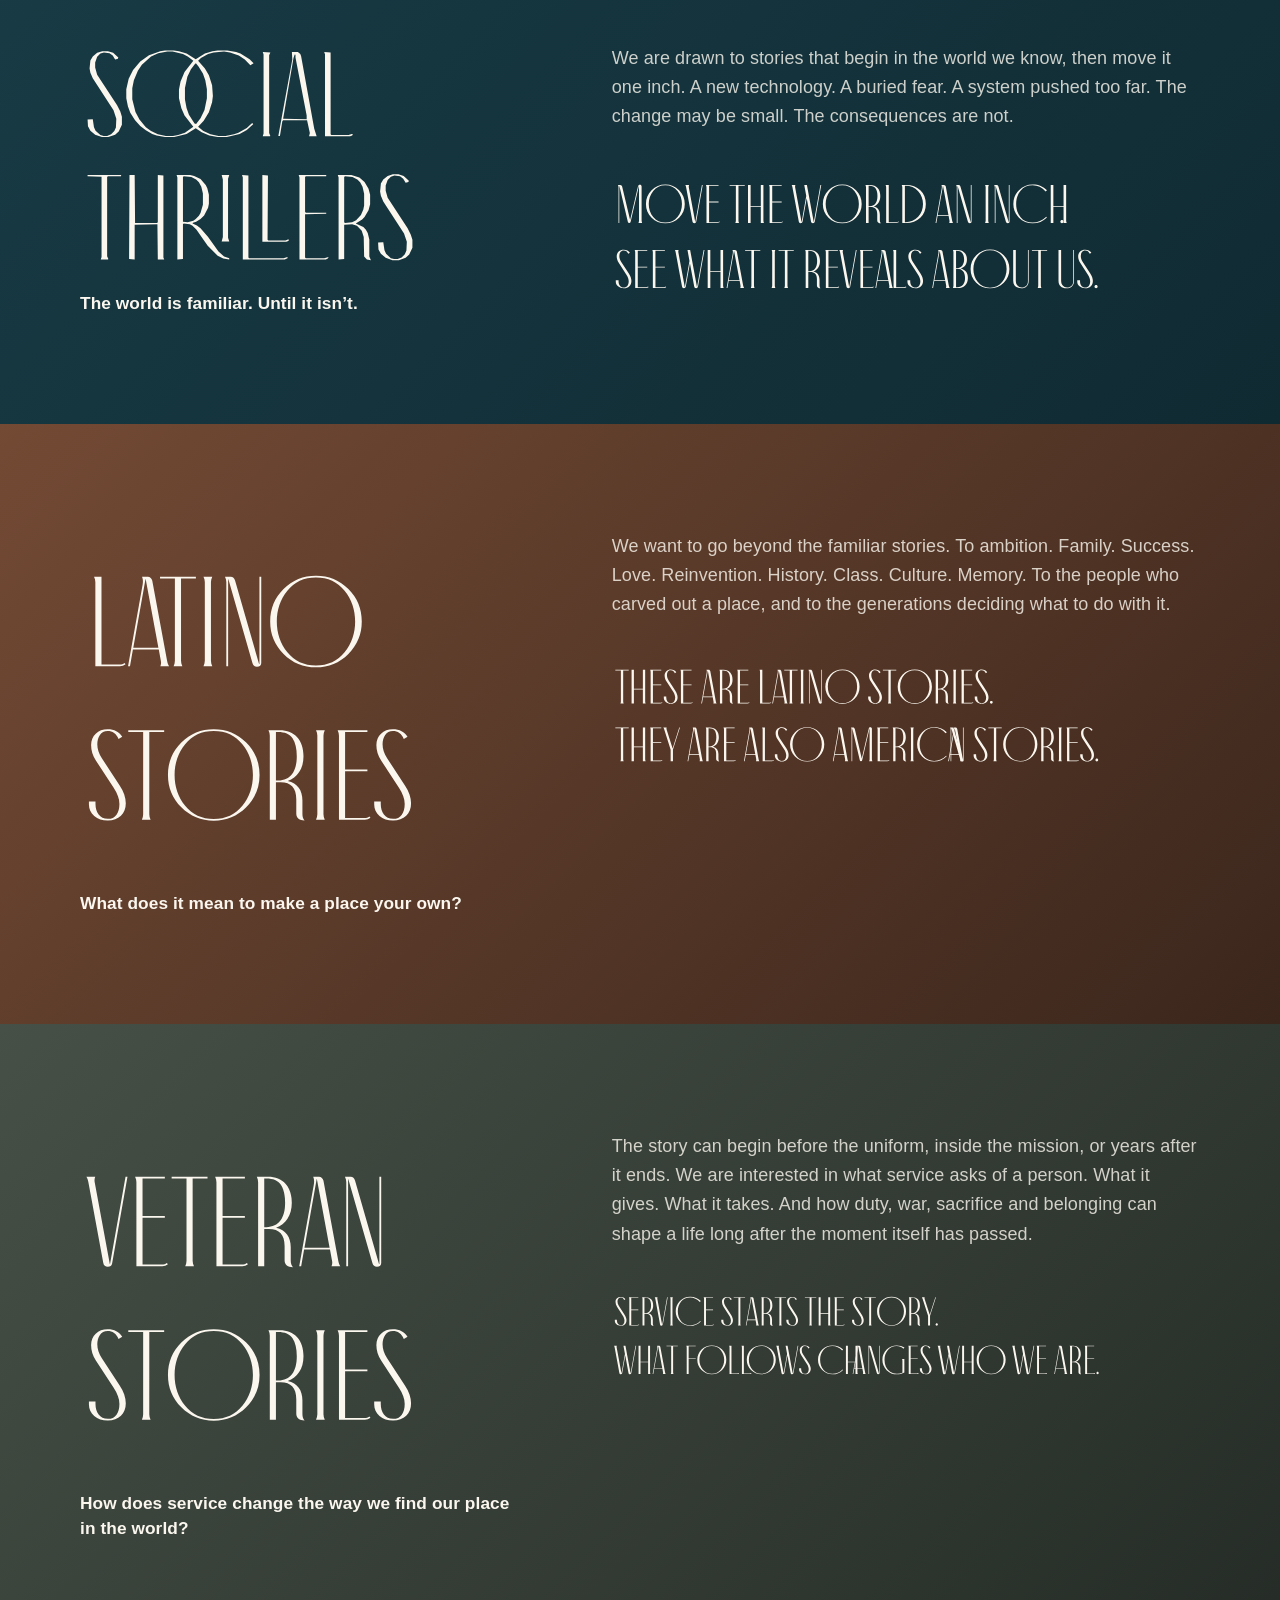
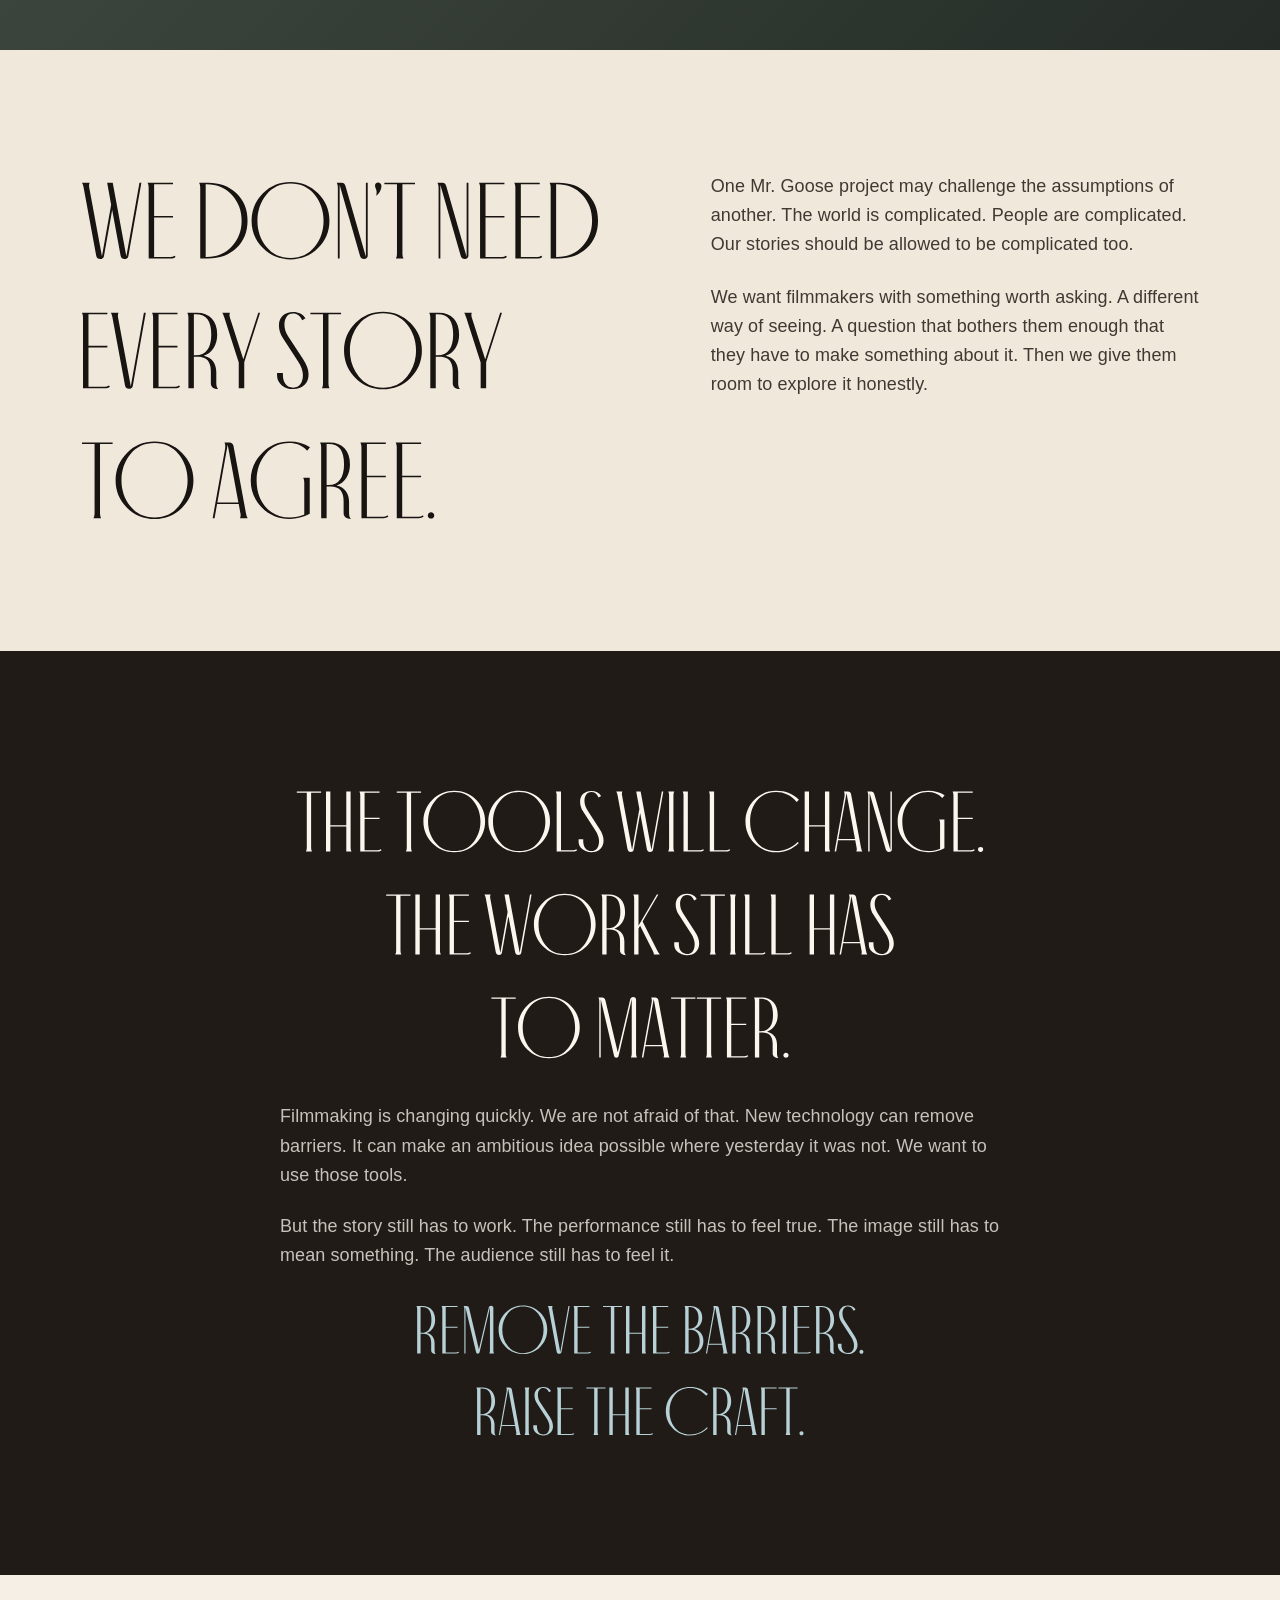
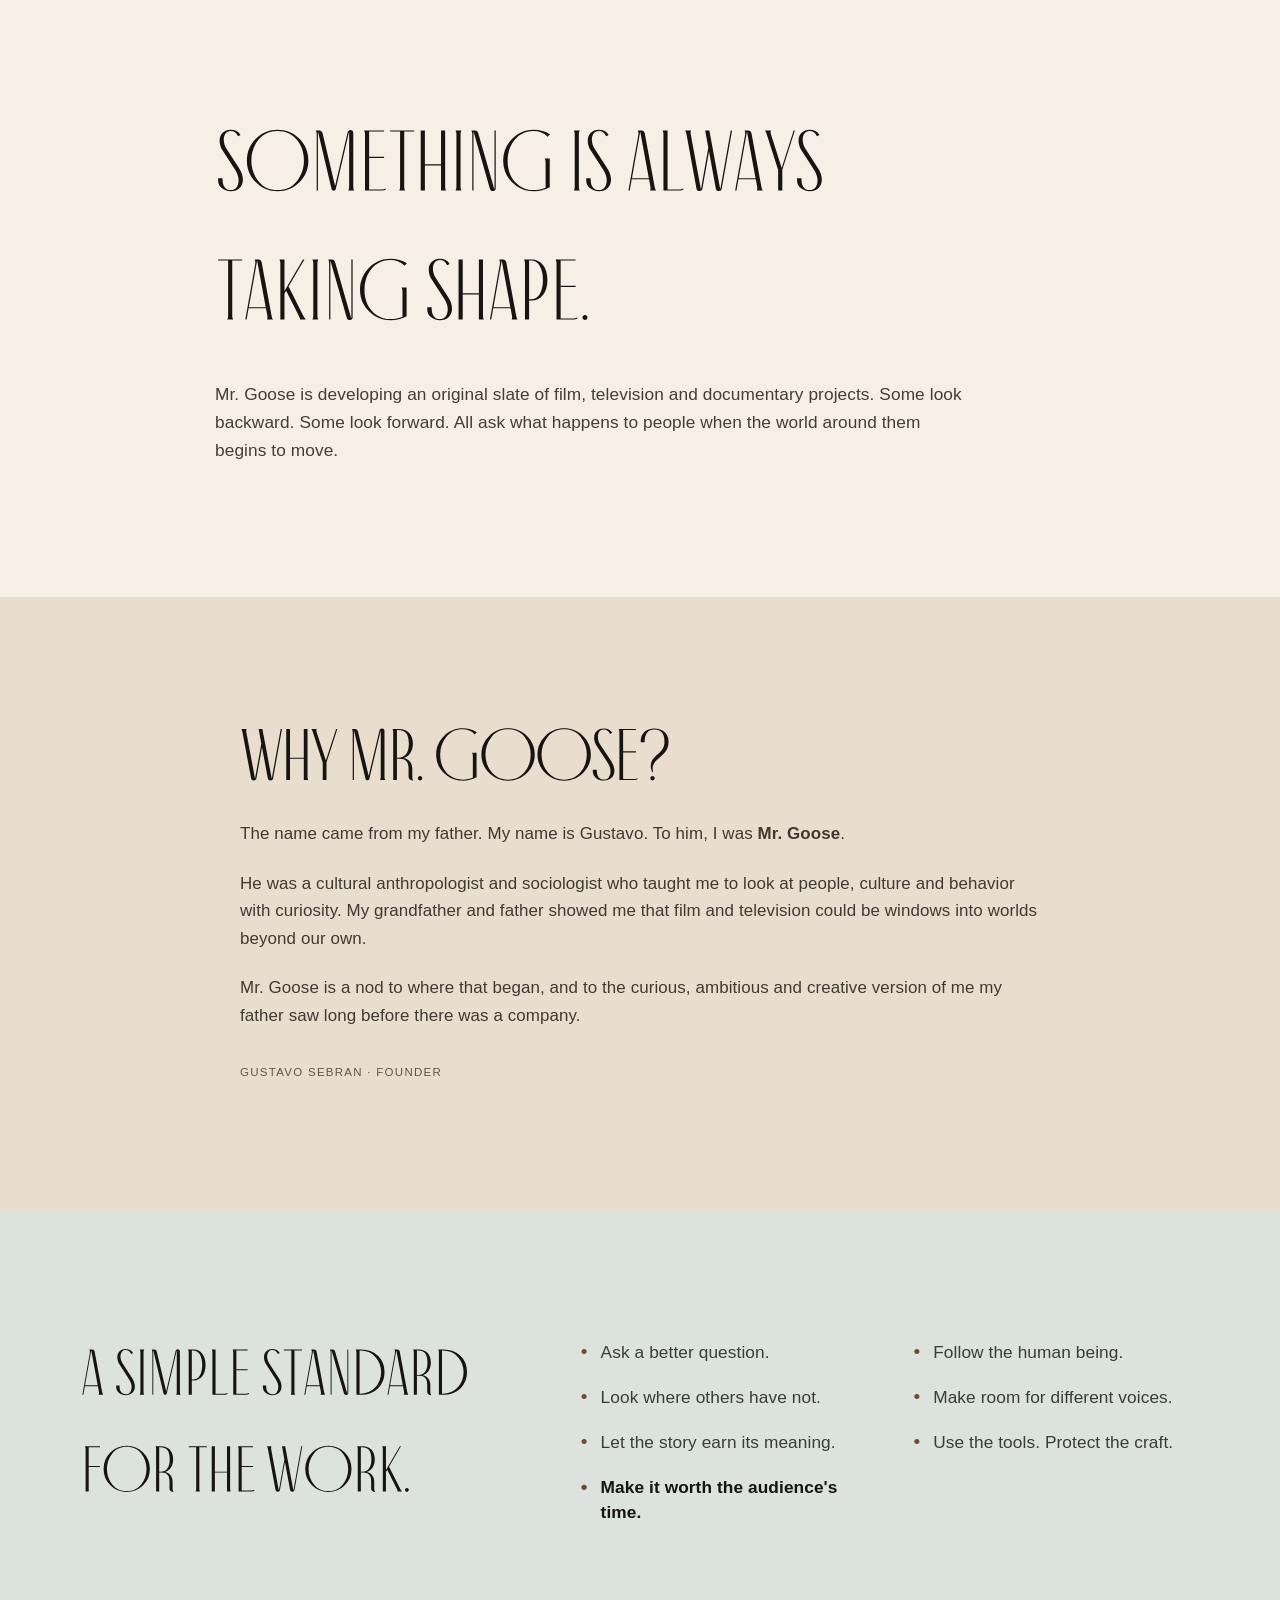
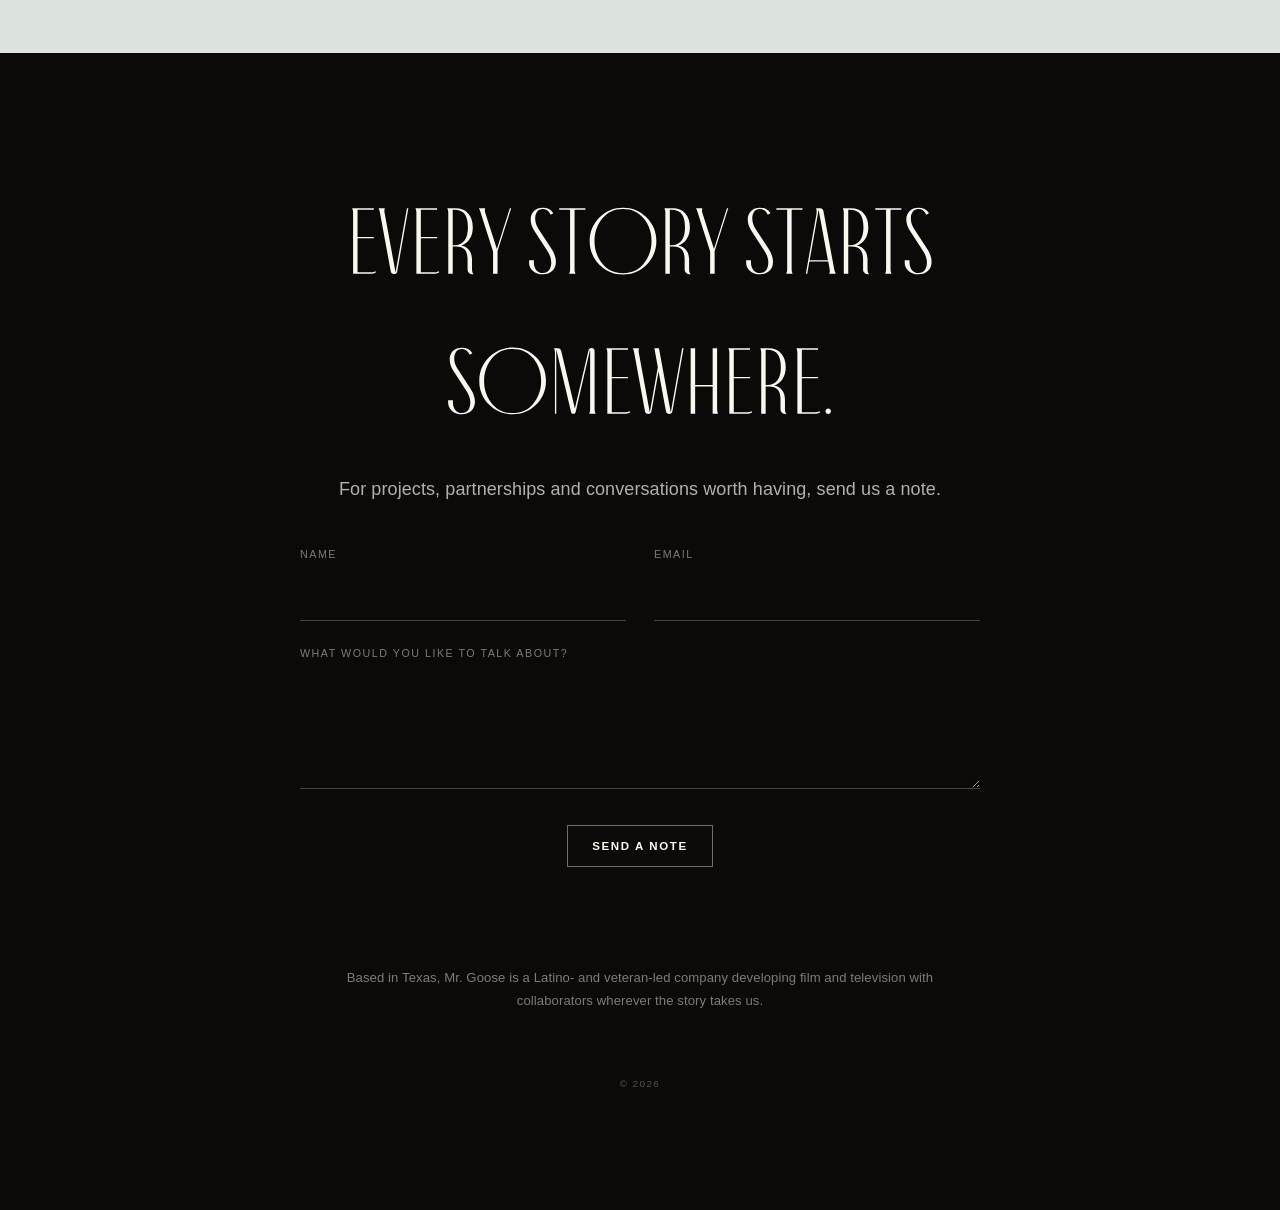
==== commit 7bd21713: "Force central question editorial split and bust cached layout CSS" ====
--- a/index.html
+++ b/index.html
@@ -11,7 +11,7 @@
   <meta property="og:type" content="website" />
   <meta name="twitter:card" content="summary_large_image" />
   <link rel="stylesheet" href="styles.css?v=8" />
-  <link rel="stylesheet" href="align-fixes.css?v=2" />
+  <link rel="stylesheet" href="align-fixes.css?v=3" />
   <style>
     /* Final display scale: Antiga stays cinematic, but never takes over the viewport. */
     .hero .visual-title{max-width:760px!important}
@@ -31,6 +31,40 @@
     }
     @media(max-width:560px){
       .hero .visual-title{max-width:94vw!important}.central .visual-title{max-width:92vw!important}.lane .visual-title{max-width:72vw!important}.disagree .visual-title{max-width:90vw!important}.craft .visual-title{max-width:90vw!important}.development .visual-title{max-width:88vw!important}.origin .visual-title{max-width:78vw!important}.principles .visual-title{max-width:74vw!important}.contact .visual-title{max-width:88vw!important}.antiga-closer img{max-width:88vw!important}.hero-logo{width:205px!important;max-width:68vw!important}
+    }
+
+    /* Desktop-only editorial split for the central question. Kept here so it cannot be overridden by older cached CSS. */
+    @media(min-width:861px){
+      .central .content{
+        max-width:none!important;
+        display:grid!important;
+        grid-template-columns:minmax(0,1.25fr) minmax(300px,.75fr)!important;
+        column-gap:84px!important;
+        row-gap:0!important;
+        align-items:center!important;
+      }
+      .central .visual-title{
+        grid-column:1!important;
+        grid-row:1 / span 2!important;
+        max-width:none!important;
+        margin:0!important;
+      }
+      .central .lead{
+        grid-column:2!important;
+        grid-row:1!important;
+        max-width:430px!important;
+        margin:0!important;
+        align-self:end!important;
+      }
+      .central .tag{
+        grid-column:2!important;
+        grid-row:2!important;
+        max-width:430px!important;
+        margin:26px 0 0!important;
+        padding-top:22px!important;
+        border-top:1px solid rgba(23,20,17,.18)!important;
+        align-self:start!important;
+      }
     }
   </style>
 </head>
--- a/align-fixes.css
+++ b/align-fixes.css
@@ -1,3 +1,42 @@
 .lane-copy{padding-top:0!important}
 .disagree-copy{padding-top:0!important;margin-top:-8px}
-@media(max-width:860px){.disagree-copy{margin-top:0}}
+
+/* Central question: editorial split so the question and explanation share the frame. */
+.central .content{
+  max-width:none!important;
+  display:grid;
+  grid-template-columns:minmax(0,1.28fr) minmax(300px,.72fr);
+  column-gap:84px;
+  row-gap:24px;
+  align-items:center;
+}
+.central .visual-title{
+  grid-column:1;
+  grid-row:1 / span 2;
+  max-width:none!important;
+  margin:0!important;
+}
+.central .lead{
+  grid-column:2;
+  grid-row:1;
+  max-width:430px!important;
+  margin:0!important;
+  align-self:end;
+}
+.central .tag{
+  grid-column:2;
+  grid-row:2;
+  max-width:430px;
+  margin:0!important;
+  padding-top:22px;
+  border-top:1px solid rgba(23,20,17,.18);
+  align-self:start;
+}
+
+@media(max-width:860px){
+  .disagree-copy{margin-top:0}
+  .central .content{display:block}
+  .central .visual-title{max-width:680px!important;margin-bottom:38px!important}
+  .central .lead{max-width:720px!important}
+  .central .tag{max-width:720px;margin-top:28px!important;padding-top:0;border-top:0}
+}
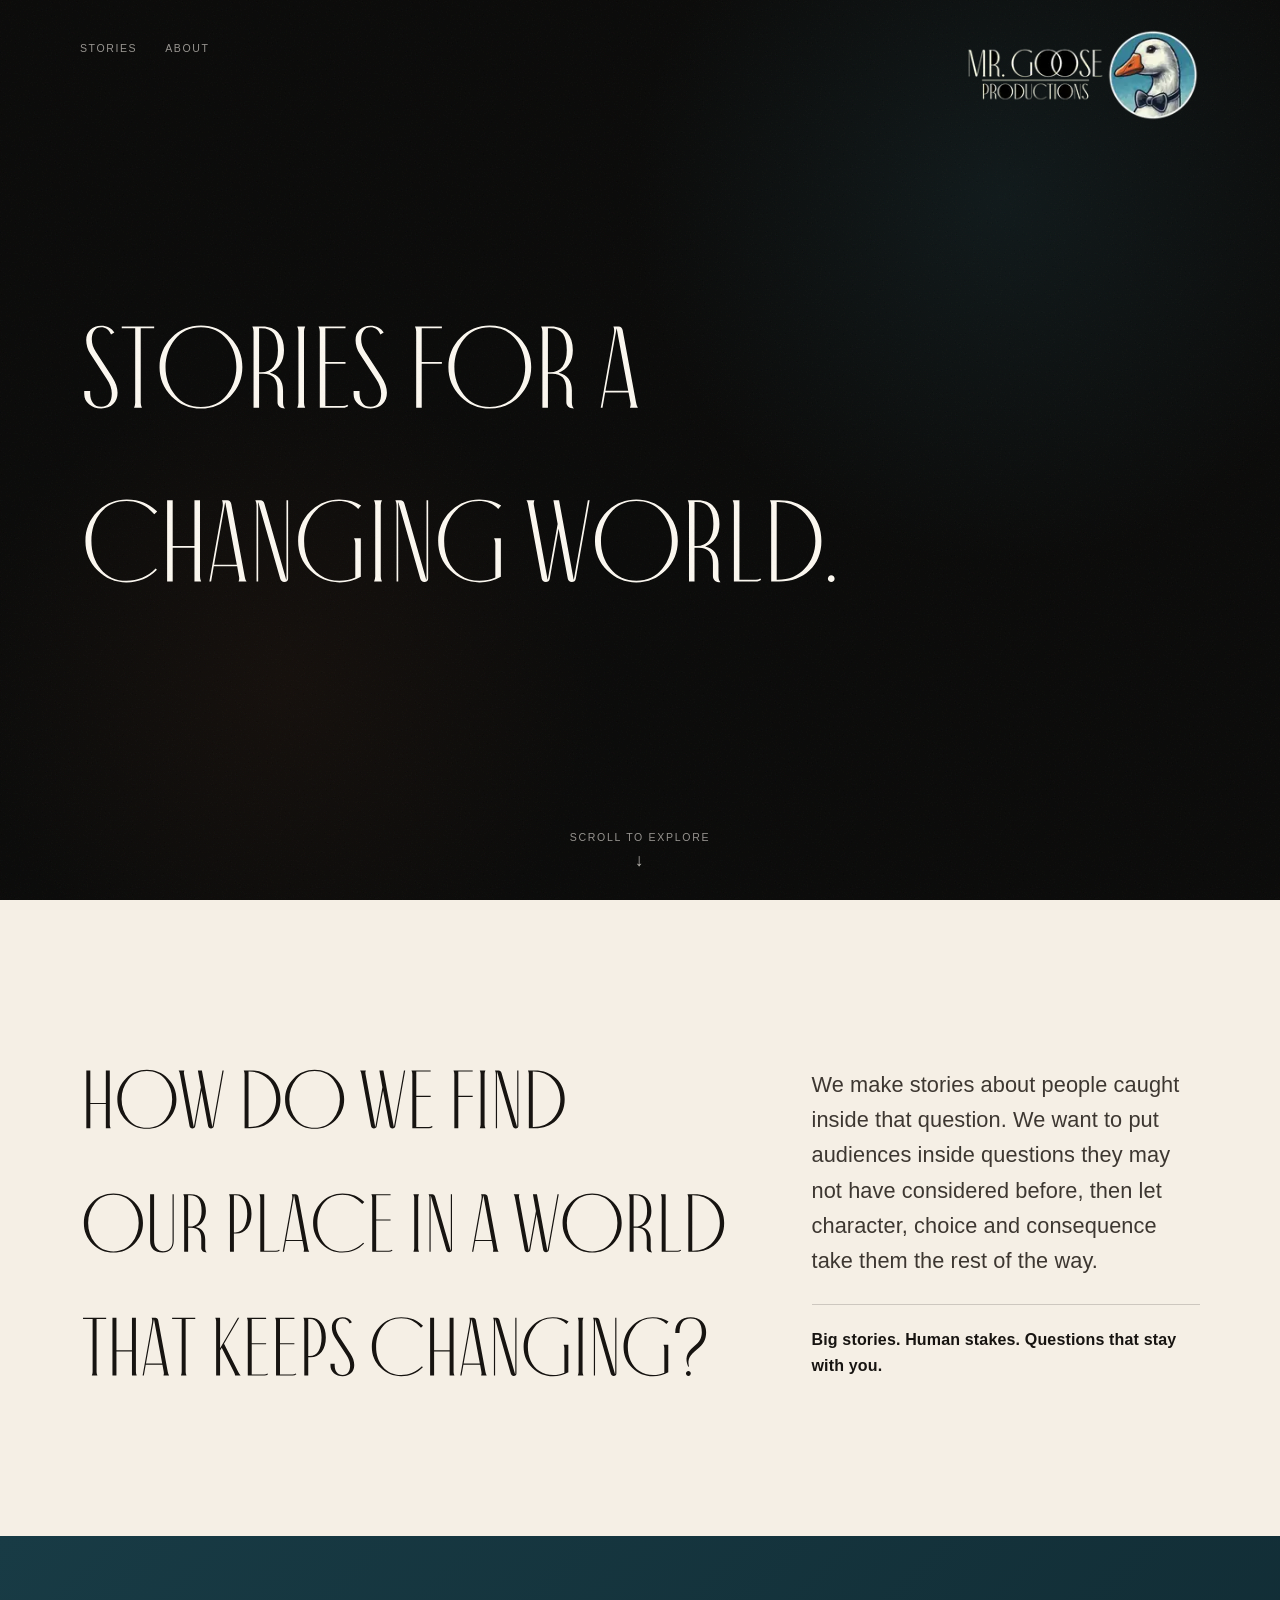
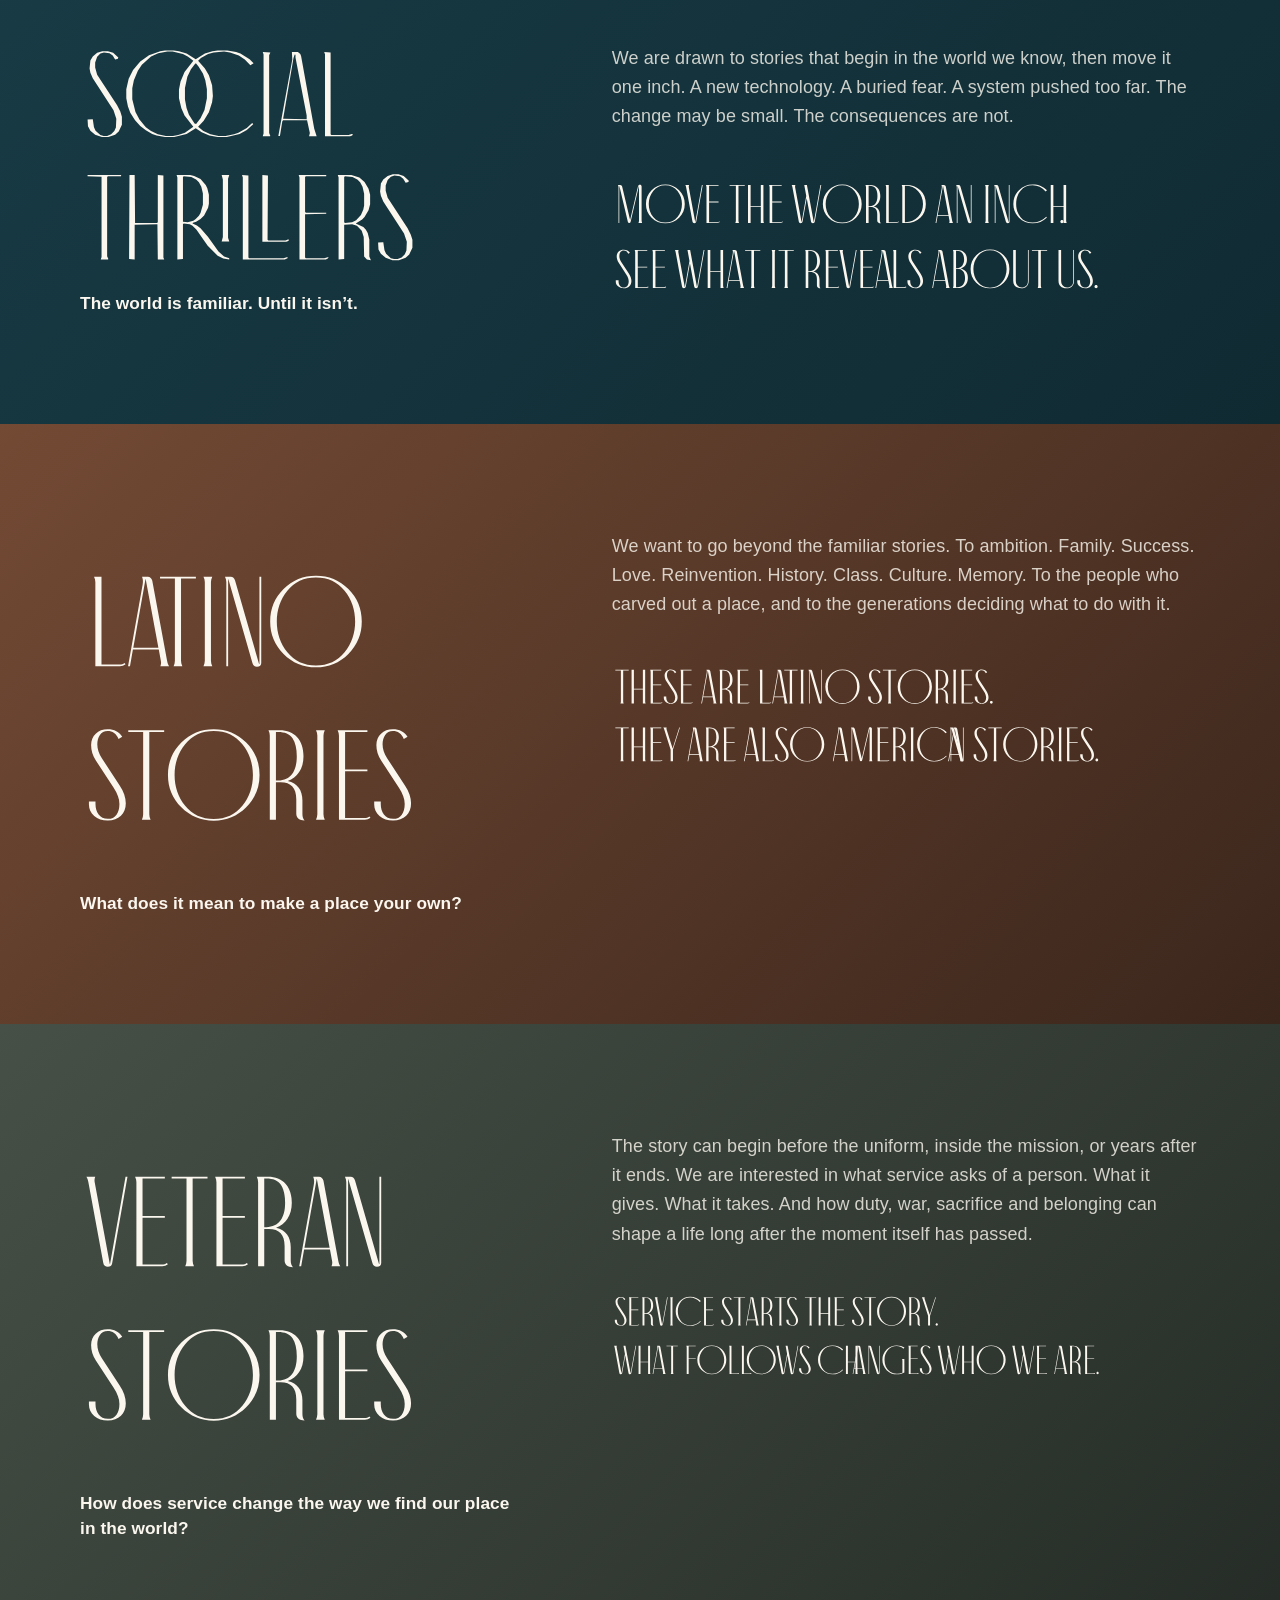
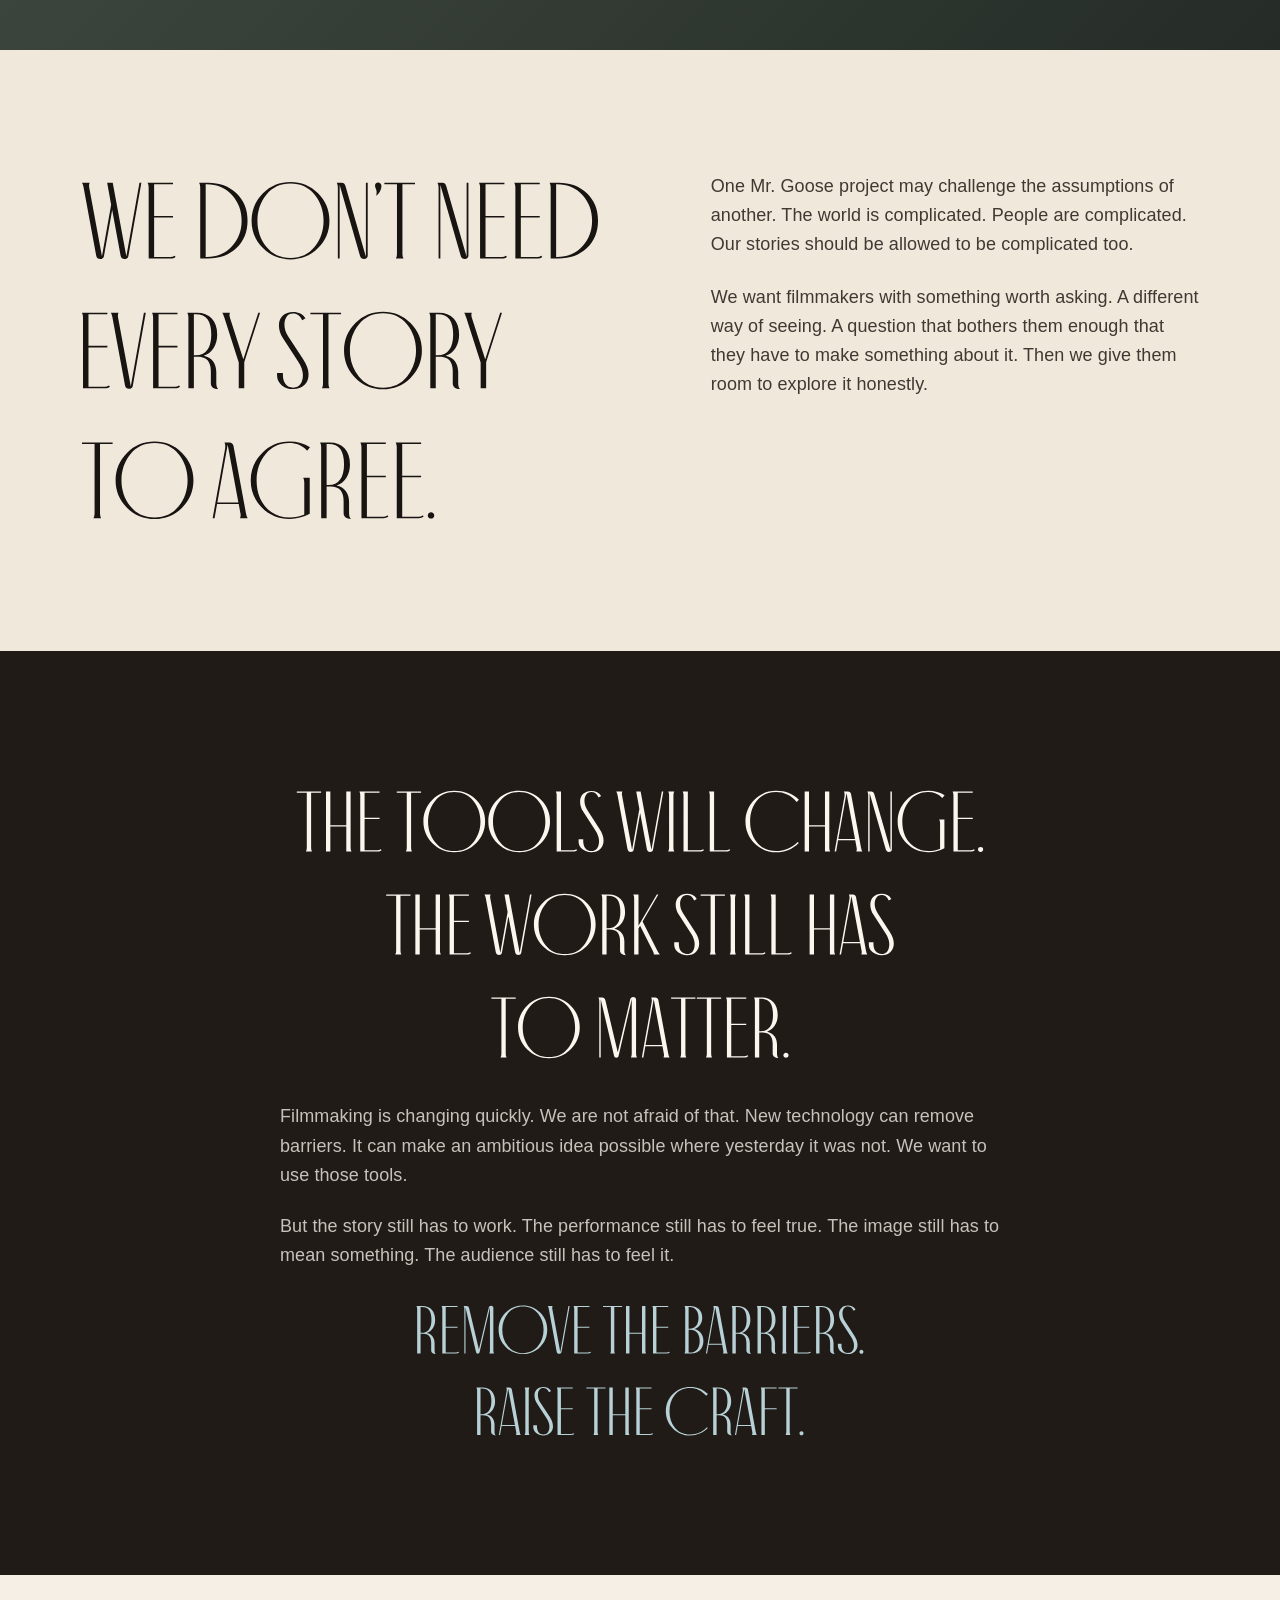
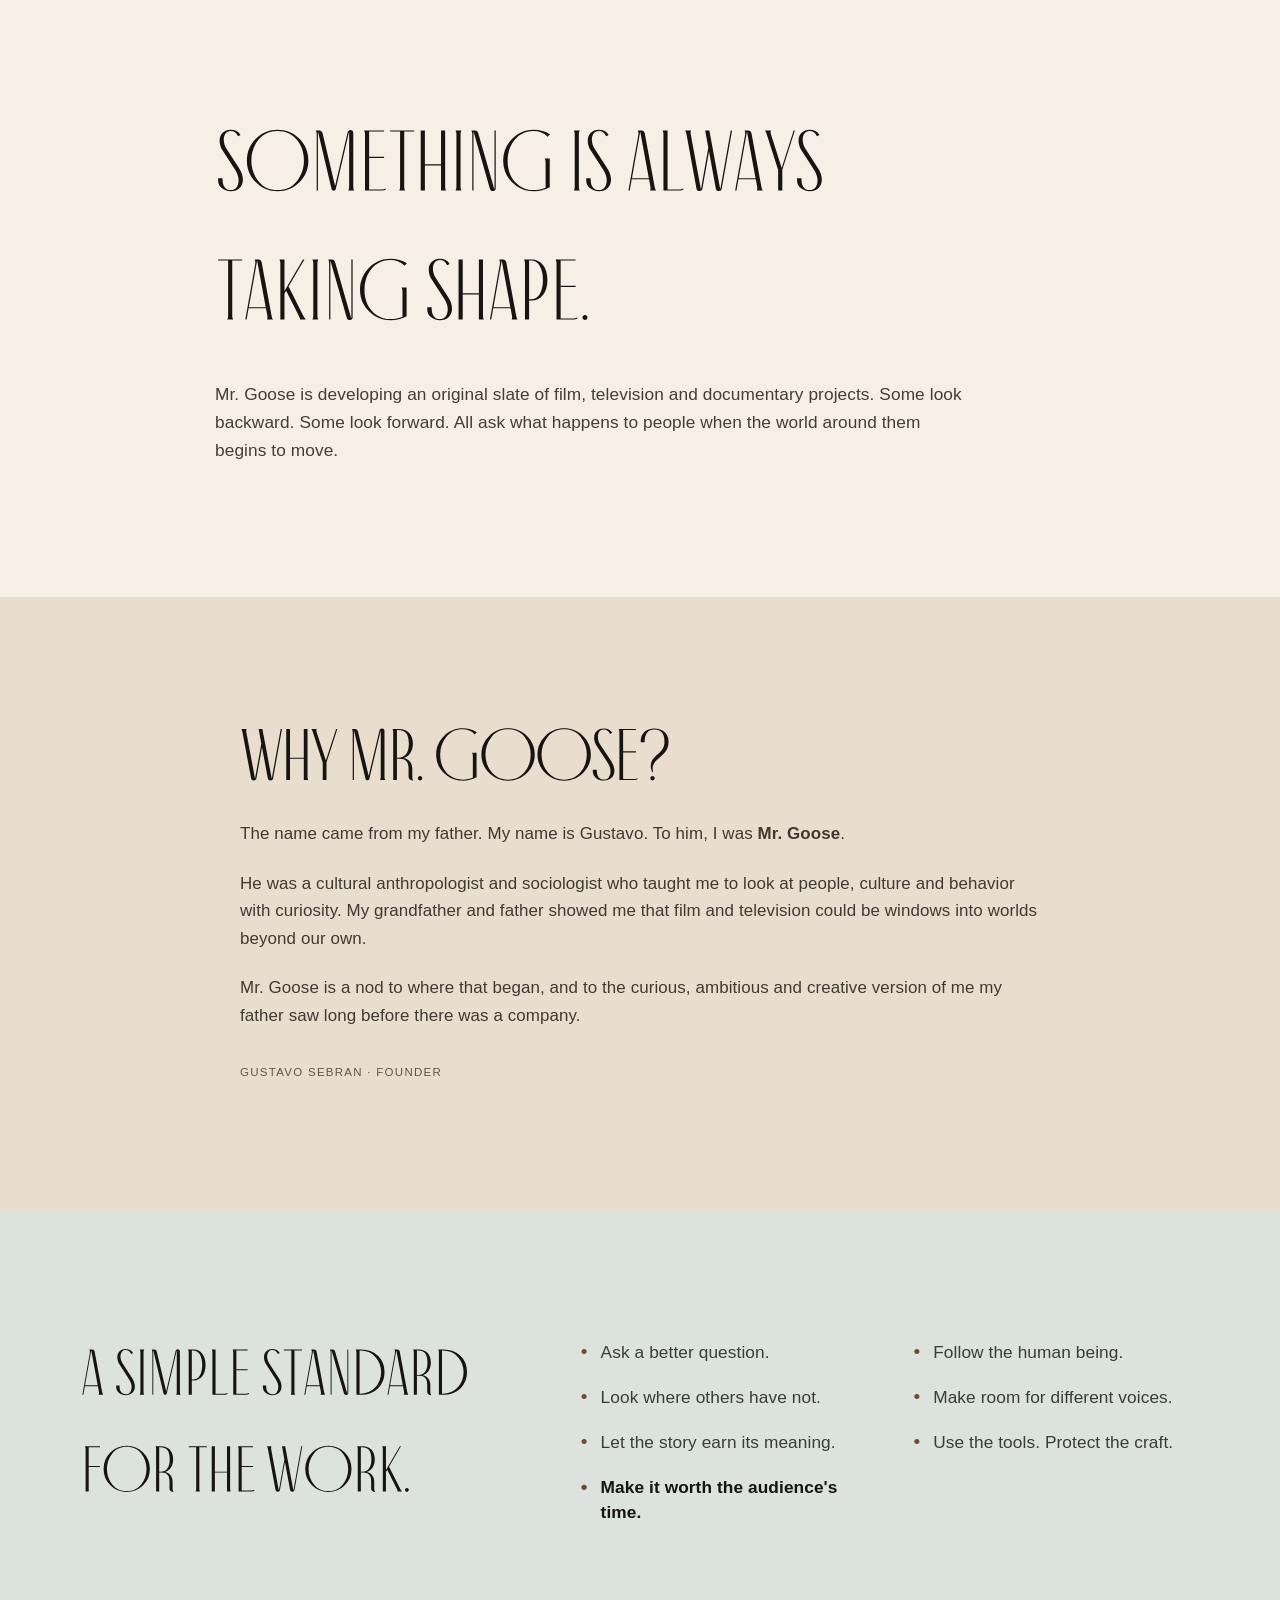
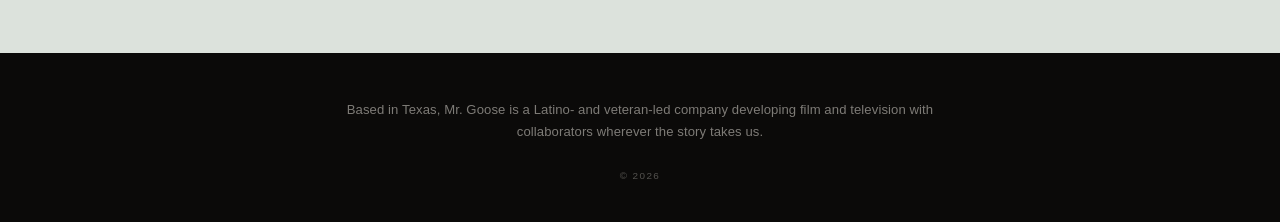
==== commit 099c15d5: "Remove public contact section and contact navigation" ====
--- a/index.html
+++ b/index.html
@@ -22,18 +22,20 @@
     .development .visual-title{max-width:610px!important;margin-bottom:38px!important}
     .origin .visual-title{max-width:430px!important;margin-bottom:38px!important}
     .principles .visual-title{max-width:390px!important}
-    .contact .visual-title{max-width:590px!important;margin:0 auto 36px!important}
     .antiga-closer img{max-width:490px!important}
     .craft .antiga-closer img{max-width:450px!important}
     .hero-logo{width:235px!important;max-width:31vw!important;height:auto!important}
+    .site-footer{background:#0b0a09;color:var(--cream);padding:46px 0 38px;text-align:center}
+    .site-footer .identity-note{margin:0 auto;max-width:590px}
+    .site-footer .copyright{margin-top:24px}
     @media(max-width:860px){
-      .hero .visual-title{max-width:640px!important}.central .visual-title{max-width:680px!important}.lane .visual-title{max-width:330px!important}.disagree .visual-title{max-width:520px!important}.craft .visual-title{max-width:650px!important}.development .visual-title{max-width:580px!important}.origin .visual-title{max-width:420px!important}.principles .visual-title{max-width:390px!important}.contact .visual-title{max-width:560px!important}
+      .hero .visual-title{max-width:640px!important}.central .visual-title{max-width:680px!important}.lane .visual-title{max-width:330px!important}.disagree .visual-title{max-width:520px!important}.craft .visual-title{max-width:650px!important}.development .visual-title{max-width:580px!important}.origin .visual-title{max-width:420px!important}.principles .visual-title{max-width:390px!important}
     }
     @media(max-width:560px){
-      .hero .visual-title{max-width:94vw!important}.central .visual-title{max-width:92vw!important}.lane .visual-title{max-width:72vw!important}.disagree .visual-title{max-width:90vw!important}.craft .visual-title{max-width:90vw!important}.development .visual-title{max-width:88vw!important}.origin .visual-title{max-width:78vw!important}.principles .visual-title{max-width:74vw!important}.contact .visual-title{max-width:88vw!important}.antiga-closer img{max-width:88vw!important}.hero-logo{width:205px!important;max-width:68vw!important}
+      .hero .visual-title{max-width:94vw!important}.central .visual-title{max-width:92vw!important}.lane .visual-title{max-width:72vw!important}.disagree .visual-title{max-width:90vw!important}.craft .visual-title{max-width:90vw!important}.development .visual-title{max-width:88vw!important}.origin .visual-title{max-width:78vw!important}.principles .visual-title{max-width:74vw!important}.antiga-closer img{max-width:88vw!important}.hero-logo{width:205px!important;max-width:68vw!important}
     }
 
-    /* Desktop-only editorial split for the central question. Kept here so it cannot be overridden by older cached CSS. */
+    /* Desktop-only editorial split for the central question. */
     @media(min-width:861px){
       .central .content{
         max-width:none!important;
@@ -76,7 +78,6 @@
           <nav class="hero-nav" aria-label="Primary navigation">
             <a href="#stories">Stories</a>
             <a href="#about">About</a>
-            <a href="#contact">Contact</a>
           </nav>
           <a href="#top" aria-label="Mr. Goose Productions home"><img class="hero-logo" src="logo-inline.svg?v=2" alt="Mr. Goose Productions" /></a>
         </div>
@@ -141,14 +142,15 @@
       <div><h2 class="visual-title reveal"><img src="assets/principles_title.svg?v=8" alt="A simple standard for the work." /></h2></div>
       <div class="belief-list"><div class="belief reveal">Ask a better question.</div><div class="belief reveal">Follow the human being.</div><div class="belief reveal">Look where others have not.</div><div class="belief reveal">Make room for different voices.</div><div class="belief reveal">Let the story earn its meaning.</div><div class="belief reveal">Use the tools. Protect the craft.</div><div class="belief reveal">Make it worth the audience's time.</div></div>
     </div></section>
+  </main>
 
-    <section class="contact grain" id="contact"><div class="shell"><div class="contact-inner">
-      <h2 class="visual-title reveal"><img src="assets/contact_title.svg?v=8" alt="Every story starts somewhere." /></h2>
-      <p class="contact-copy reveal">For projects, partnerships and conversations worth having, send us a note.</p>
-      <form class="contact-form reveal" id="contact-form" novalidate><div class="field"><label for="contact-name">Name</label><input id="contact-name" name="name" type="text" autocomplete="name" required /></div><div class="field"><label for="contact-email">Email</label><input id="contact-email" name="email" type="email" autocomplete="email" required /></div><div class="field message"><label for="contact-message">What would you like to talk about?</label><textarea id="contact-message" name="message" required></textarea></div><div class="form-actions"><button type="submit">Send a note</button></div><p class="form-status" id="form-status" role="status" aria-live="polite"></p></form>
-      <p class="identity-note reveal">Based in Texas, Mr. Goose is a Latino- and veteran-led company developing film and television with collaborators wherever the story takes us.</p><div class="copyright reveal">© 2026</div>
-    </div></div></section>
-  </main>
-  <script src="script.js?v=8" defer></script>
+  <footer class="site-footer grain">
+    <div class="shell">
+      <p class="identity-note reveal">Based in Texas, Mr. Goose is a Latino- and veteran-led company developing film and television with collaborators wherever the story takes us.</p>
+      <div class="copyright reveal">© 2026</div>
+    </div>
+  </footer>
+
+  <script src="script.js?v=9" defer></script>
 </body>
 </html>
